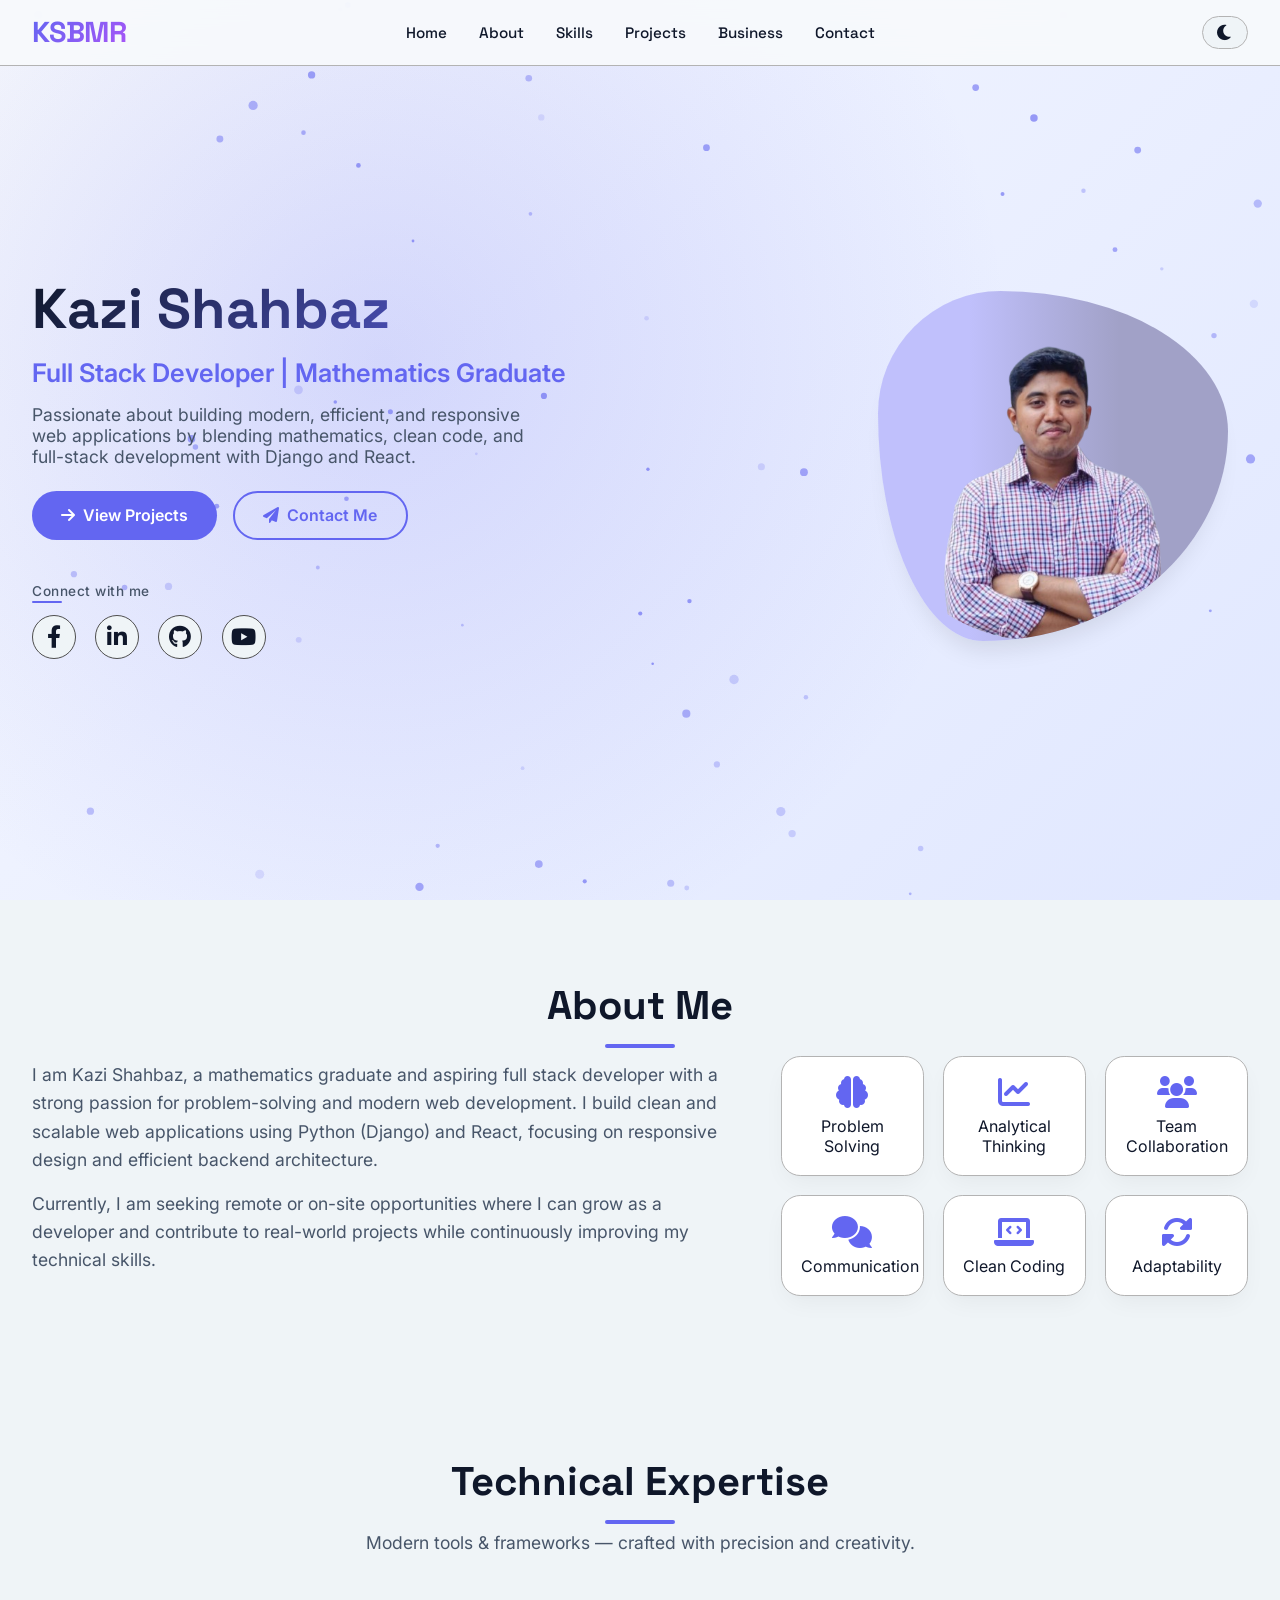
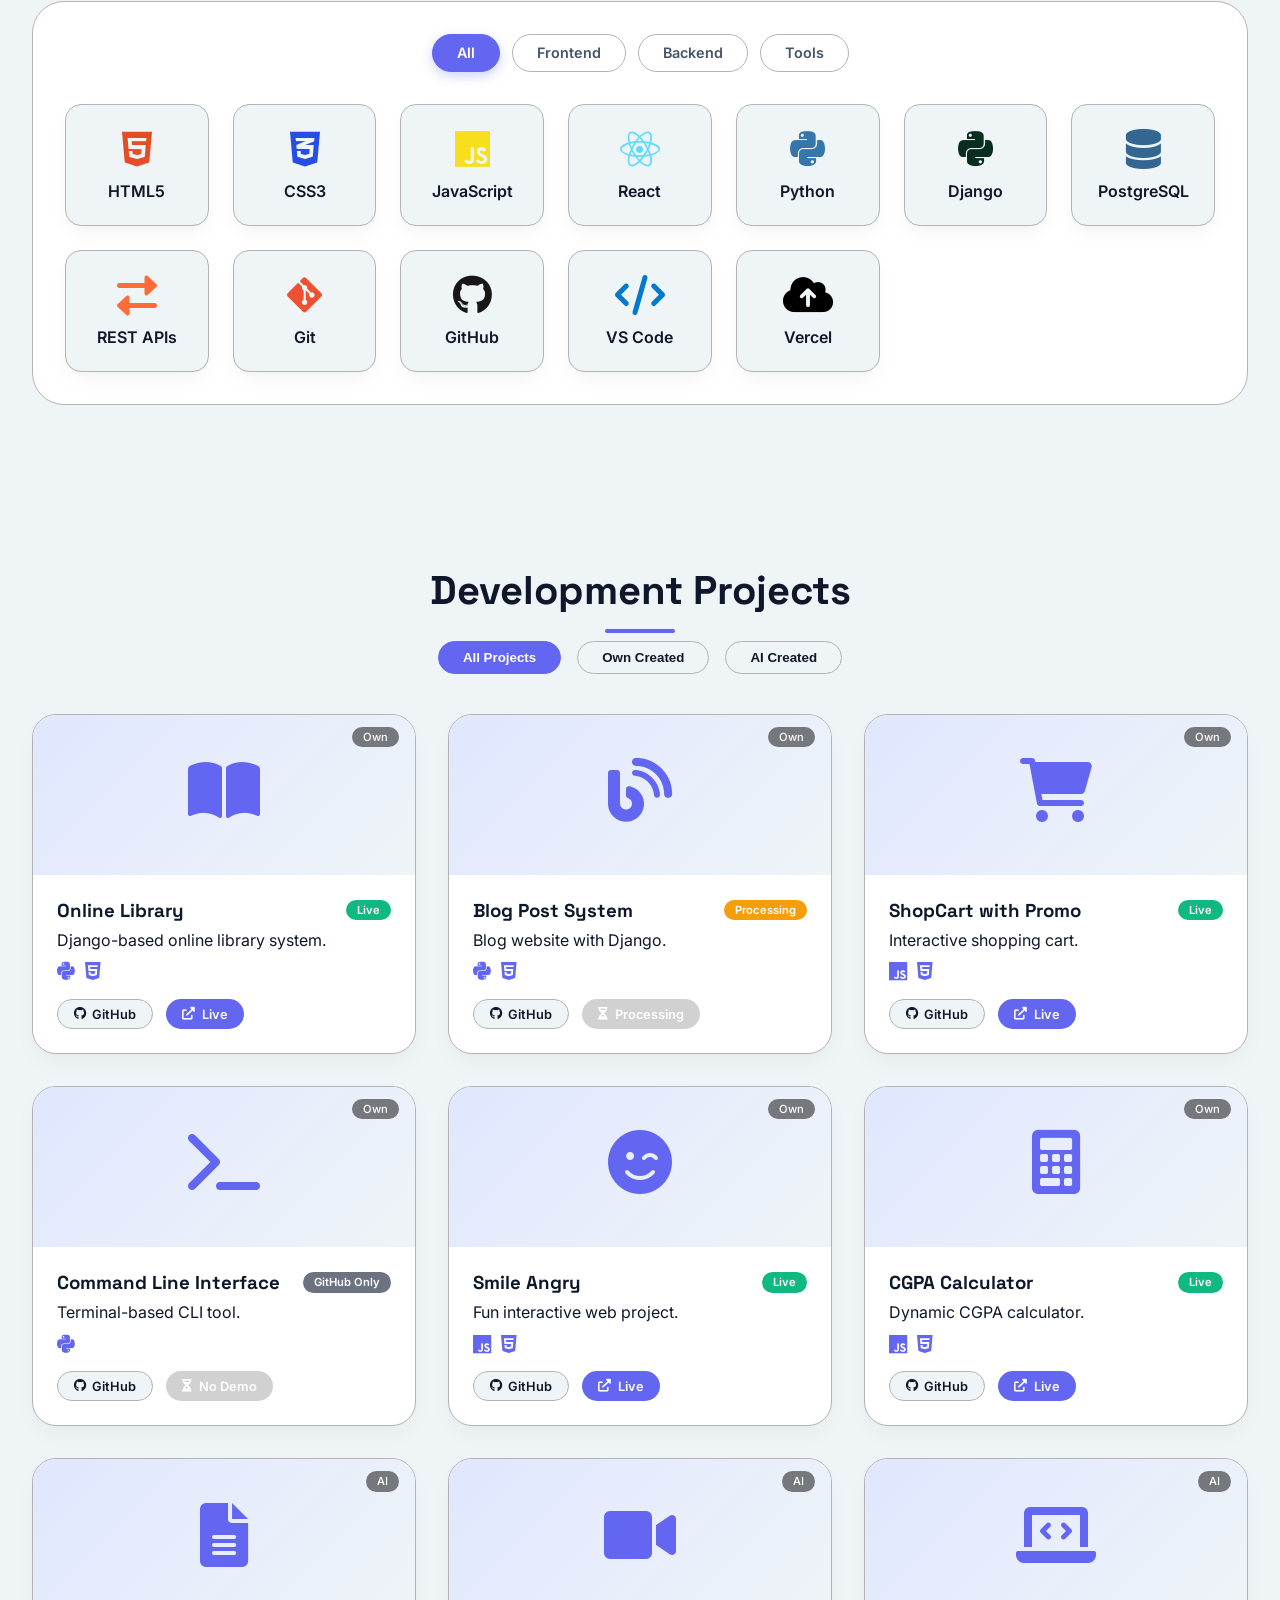
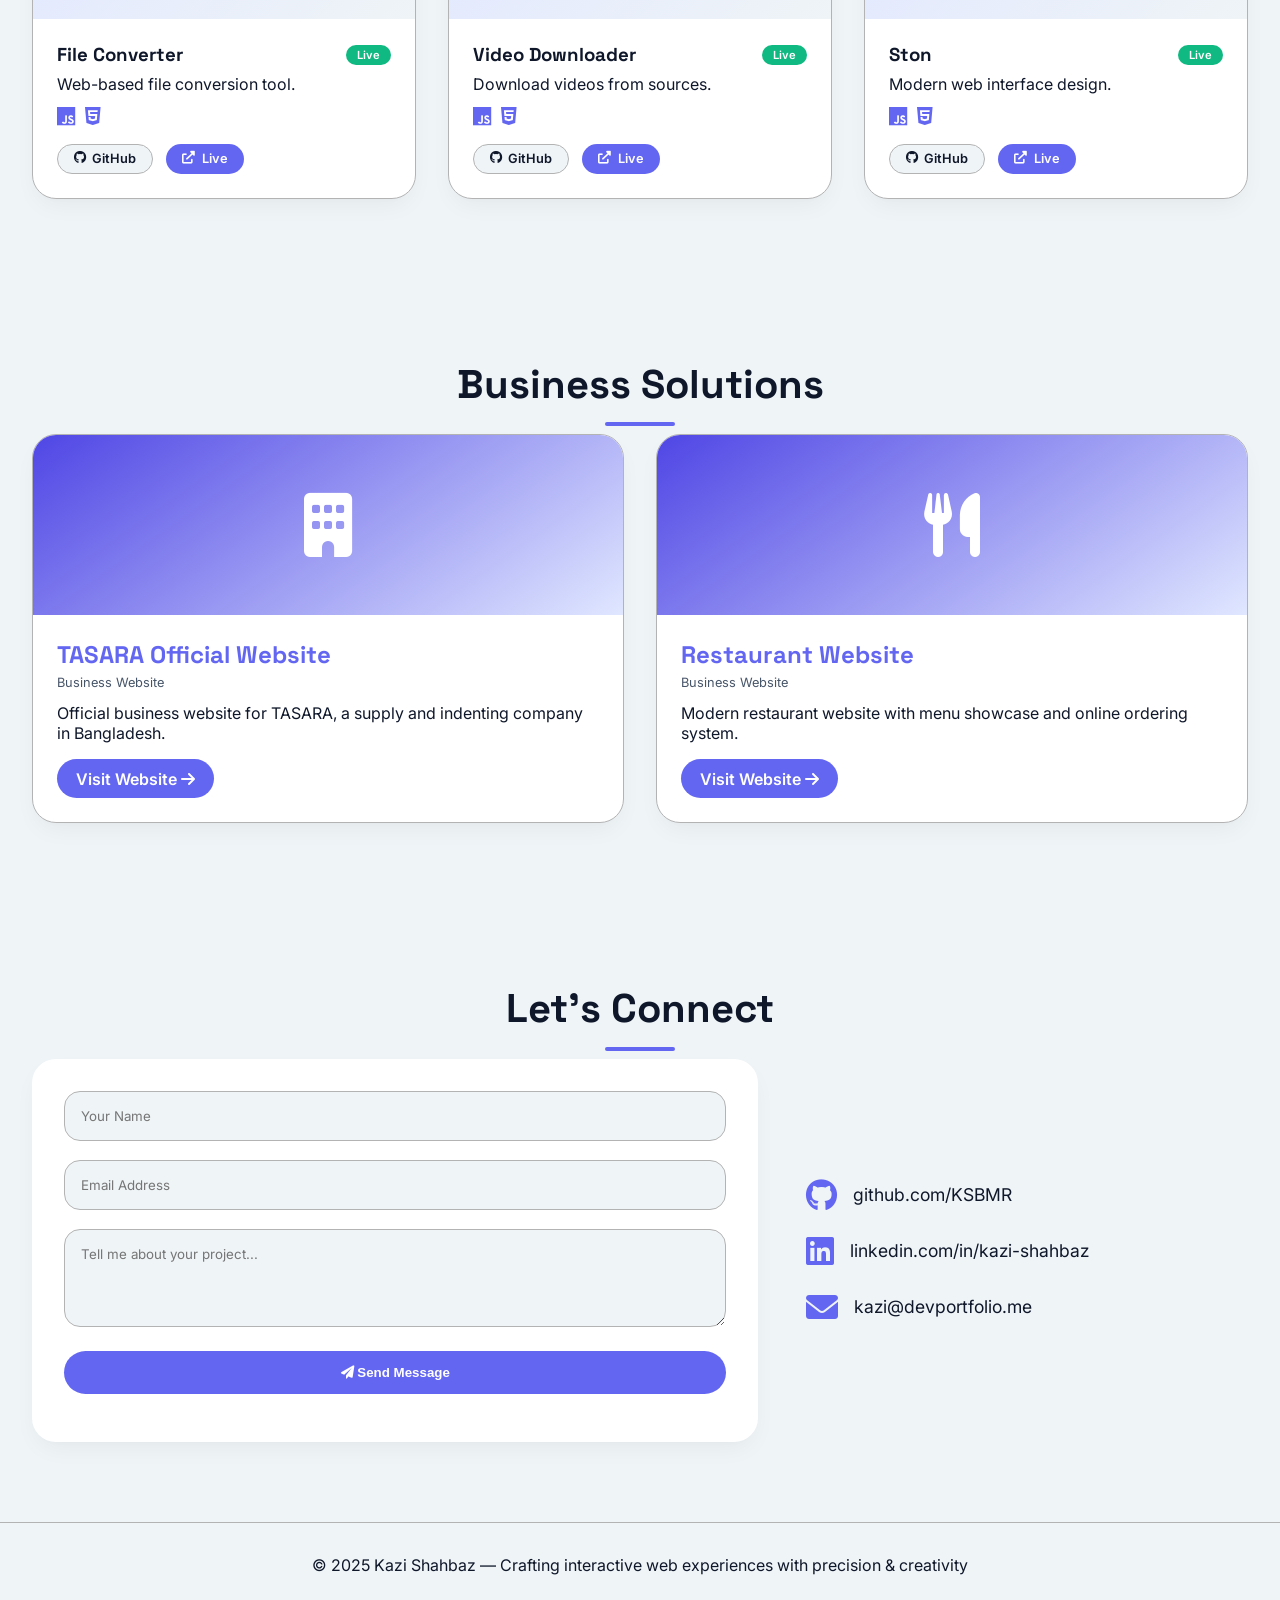
==== index.html @ 8fe91c79 "Update index.html" ====
<!DOCTYPE html>
<html lang="en">
<head>
    <meta charset="UTF-8">
    <meta name="viewport" content="width=device-width, initial-scale=1.0, viewport-fit=cover">
    <title class="ksbmr-text">KSBMR</title>
    
    <!-- AOS CSS -->
    <link href="https://unpkg.com/aos@2.3.1/dist/aos.css" rel="stylesheet">
    <!-- Font Awesome 6 -->
    <link rel="stylesheet" href="https://cdnjs.cloudflare.com/ajax/libs/font-awesome/6.0.0-beta3/css/all.min.css">
    <!-- Google Fonts -->
    <link href="https://fonts.googleapis.com/css2?family=Inter:opsz,wght@14..32,300;14..32,400;14..32,500;14..32,600;14..32,700&family=Space+Grotesk:wght@400;500;600;700&display=swap" rel="stylesheet">
    <style>
        * {
            margin: 0;
            padding: 0;
            box-sizing: border-box;
        }

        :root {
            --bg-primary: #F8FAFC;
            --bg-secondary: #eff4f7;
            --text-primary: #0f172a;
            --text-secondary: #475569;
            --accent: #6366f1;
            --accent-dark: #4f46e5;
            --accent-light: #e0e7ff;
            --card-bg: #ffffff;
            --border: #b3b3b3;
            --shadow-sm: 0 10px 25px -5px rgba(0,0,0,0.05), 0 8px 10px -6px rgba(0,0,0,0.02);
            --shadow-md: 0 20px 25px -12px rgba(0,0,0,0.1);
            --transition: all 0.3s cubic-bezier(0.4, 0, 0.2, 1);
            --badge-live: #10b981;
            --badge-processing: #f59e0b;
            --badge-github: #6b7280;
        }

        body.dark {
            --bg-primary: #0f172a;
            --bg-secondary: #1e293b;
            --text-primary: #f1f5f9;
            --text-secondary: #cbd5e1;
            --card-bg: #1e293b;
            --border: #334155;
            --accent-light: #2e3a6b;
            --shadow-sm: 0 10px 25px -5px rgba(0,0,0,0.3);
            --shadow-md: 0 20px 35px -12px rgba(0,0,0,0.5);
            --badge-live: #34d399;
            --badge-processing: #fbbf24;
        }

        body {
            font-family: 'Inter', sans-serif;
            background-color: var(--bg-primary);
            color: var(--text-primary);
            transition: background-color 0.3s, color 0.2s;
            overflow-x: hidden;
            scroll-behavior: smooth;
        }

        .ksbmr-text {
            font-family: 'Arial Black', 'Arial Bold', sans-serif;
            font-weight: 900;
            font-size: 48px;
            letter-spacing: -1px;
            color: #8B5CF6;
            text-transform: uppercase;
            -webkit-font-smoothing: antialiased;
        }

        h1, h2, h3, .logo, .nav-links a {
            font-family: 'Space Grotesk', monospace;
        }

        /* Navbar */
        .navbar {
            position: fixed;
            top: 0;
            left: 0;
            width: 100%;
            background: rgba(var(--bg-primary-rgb), 0.85);
            backdrop-filter: blur(12px);
            z-index: 1000;
            padding: 0.9rem 2rem;
            transition: var(--transition);
            border-bottom: 1px solid var(--border);
        }
        body:not(.dark) .navbar {
            background: rgba(248, 250, 252, 0.9);
        }
        body.dark .navbar {
            background: rgba(15, 23, 42, 0.92);
        }
        .navbar.scrolled {
            padding: 0.6rem 2rem;
            box-shadow: var(--shadow-sm);
        }

        .nav-container {
            max-width: 1300px;
            margin: 0 auto;
            display: flex;
            align-items: center;
            justify-content: space-between;
            position: relative;
        }

        .logo {
            font-size: 1.8rem;
            font-weight: 700;
            background: linear-gradient(135deg, var(--accent), #a855f7);
            -webkit-background-clip: text;
            background-clip: text;
            color: transparent;
            letter-spacing: -0.02em;
            text-decoration: none;
            flex-shrink: 0;
        }

        .nav-links {
            display: flex;
            gap: 2rem;
            align-items: center;
            position: absolute;
            left: 50%;
            transform: translateX(-50%);
        }
        .nav-links a {
            text-decoration: none;
            font-weight: 500;
            color: var(--text-primary);
            transition: 0.2s;
            font-size: 0.95rem;
            position: relative;
        }
        .nav-links a:hover {
            color: var(--accent);
        }
        .nav-links a::after {
            content: '';
            position: absolute;
            bottom: -5px;
            left: 0;
            width: 0;
            height: 2px;
            background: var(--accent);
            transition: width 0.25s ease;
        }
        .nav-links a:hover::after {
            width: 100%;
        }

        .nav-controls {
            display: flex;
            align-items: center;
            gap: 1rem;
            flex-shrink: 0;
        }
        #darkmode-toggle {
            background: var(--bg-secondary);
            border: 1px solid var(--border);
            font-size: 1.1rem;
            cursor: pointer;
            padding: 0.4rem 0.8rem;
            border-radius: 2rem;
            color: var(--text-primary);
            transition: var(--transition);
            display: flex;
            align-items: center;
            gap: 0.4rem;
        }
        #darkmode-toggle:hover {
            background: var(--accent-light);
        }

        .hamburger {
            display: none;
            flex-direction: column;
            justify-content: space-between;
            width: 28px;
            height: 20px;
            cursor: pointer;
            background: transparent;
            border: none;
            padding: 0;
            z-index: 1001;
        }
        .hamburger span {
            width: 100%;
            height: 2.5px;
            background-color: var(--text-primary);
            transition: all 0.3s ease;
            border-radius: 2px;
        }
        .hamburger.active span:nth-child(1) { transform: translateY(8.5px) rotate(45deg); }
        .hamburger.active span:nth-child(2) { opacity: 0; }
        .hamburger.active span:nth-child(3) { transform: translateY(-8.5px) rotate(-45deg); }

        .mobile-menu {
            position: fixed;
            top: 0;
            right: -100%;
            width: 280px;
            height: 100vh;
            background: var(--bg-primary);
            backdrop-filter: blur(16px);
            z-index: 999;
            padding: 5rem 2rem 2rem;
            transition: right 0.3s cubic-bezier(0.4, 0, 0.2, 1);
            box-shadow: -5px 0 20px rgba(0,0,0,0.1);
            border-left: 1px solid var(--border);
            display: flex;
            flex-direction: column;
            gap: 1.8rem;
        }
        body.dark .mobile-menu {
            background: rgba(15, 23, 42, 0.98);
        }
        .mobile-menu.active { right: 0; }
        .mobile-menu a {
            text-decoration: none;
            font-size: 1.2rem;
            font-weight: 500;
            color: var(--text-primary);
            padding: 0.5rem 0;
            transition: 0.2s;
            border-bottom: 1px solid var(--border);
        }
        .mobile-menu a:hover {
            color: var(--accent);
            padding-left: 0.5rem;
        }
        .mobile-menu .mobile-dark-toggle {
            margin-top: 1rem;
            display: flex;
            align-items: center;
            gap: 0.8rem;
            background: var(--bg-secondary);
            border: 1px solid var(--border);
            padding: 0.6rem 1rem;
            border-radius: 2rem;
            width: fit-content;
            cursor: pointer;
        }
        .menu-overlay {
            position: fixed;
            top: 0;
            left: 0;
            width: 100%;
            height: 100%;
            background: rgba(0,0,0,0.5);
            z-index: 998;
            opacity: 0;
            visibility: hidden;
            transition: 0.3s;
        }
        .menu-overlay.active { opacity: 1; visibility: visible; }

        @media (max-width: 920px) {
            .nav-links { display: none; }
            .hamburger { display: flex; }
            .nav-container { justify-content: space-between; }
            .nav-controls { gap: 1rem; }
        }

        /* Hero Section */
        .hero {
            min-height: 100vh;
            display: flex;
            align-items: center;
            justify-content: center;
            position: relative;
            overflow: hidden;
            padding: 6rem 2rem 4rem;
            background: linear-gradient(135deg, #f8fafc 0%, #eef2ff 40%, #e0e7ff 100%);
        }
        body.dark .hero {
            background: linear-gradient(135deg, #0f172a 0%, #1e1b4b 100%);
        }
        .hero::before {
            content: '';
            position: absolute;
            top: 0;
            left: 0;
            width: 100%;
            height: 100%;
            background: radial-gradient(circle at 30% 40%, rgba(99,102,241,0.2) 0%, transparent 60%);
            animation: pulseGlow 6s ease-in-out infinite;
            pointer-events: none;
        }
        @keyframes pulseGlow {
            0%, 100% { opacity: 0.4; transform: scale(1); }
            50% { opacity: 0.7; transform: scale(1.05); }
        }
        #particle-canvas {
            position: absolute;
            top: 0;
            left: 0;
            width: 100%;
            height: 100%;
            pointer-events: none;
            z-index: 0;
        }
        .hero-container {
            max-width: 1300px;
            width: 100%;
            display: flex;
            align-items: center;
            justify-content: space-between;
            gap: 3rem;
            flex-wrap: wrap;
            z-index: 2;
            position: relative;
        }
        .hero-content {
            flex: 1;
            min-width: 280px;
        }
        .hero-content h1 {
            font-size: 3.5rem;
            font-weight: 700;
            margin-bottom: 0.5rem;
            background: linear-gradient(135deg, var(--text-primary), var(--accent));
            -webkit-background-clip: text;
            background-clip: text;
            color: transparent;
        }
        .creative-tagline {
            font-size: 1.6rem;
            font-weight: 600;
            margin: 0.8rem 0;
            color: var(--accent);
        }
        .tagline-desc {
            font-size: 1.1rem;
            margin: 1rem 0;
            color: var(--text-secondary);
            max-width: 500px;
        }
        .btn-group {
            display: flex;
            gap: 1rem;
            margin-top: 1.5rem;
            flex-wrap: wrap;
        }
        .btn {
            padding: 0.8rem 1.8rem;
            border-radius: 40px;
            font-weight: 600;
            text-decoration: none;
            transition: var(--transition);
            display: inline-flex;
            align-items: center;
            gap: 0.5rem;
        }
        .btn-primary {
            background: var(--accent);
            color: white;
            border: none;
        }
        .btn-primary:hover {
            background: var(--accent-dark);
            transform: translateY(-3px);
            box-shadow: 0 10px 20px -8px var(--accent);
        }
        .btn-outline {
            border: 2px solid var(--accent);
            color: var(--accent);
            background: transparent;
        }
        .btn-outline:hover {
            background: var(--accent);
            color: white;
            transform: translateY(-3px);
        }
        .social-connect {
            margin-top: 2rem;
            padding-top: 0.5rem;
        }
        .connect-label {
            font-size: 0.85rem;
            font-weight: 500;
            letter-spacing: 0.5px;
            color: var(--text-secondary);
            margin-bottom: 1rem;
            display: inline-block;
            position: relative;
        }
        .connect-label::after {
            content: '';
            position: absolute;
            bottom: -4px;
            left: 0;
            width: 30px;
            height: 2px;
            background: var(--accent);
            border-radius: 2px;
        }
        .social-icons-wrapper {
            display: flex;
            gap: 1.2rem;
            flex-wrap: wrap;
            align-items: center;
        }
        .social-icon-link {
            display: flex;
            align-items: center;
            justify-content: center;
            width: 44px;
            height: 44px;
            border-radius: 50%;
            background: var(--bg-secondary);
            color: var(--text-primary);
            text-decoration: none;
            transition: all 0.3s ease;
            border: 1px solid #4D4D4D;
            font-size: 1.4rem;
        }
        .social-icon-link:hover {
            transform: translateY(-4px) scale(1.08);
            background: var(--accent);
            color: white;
            border-color: var(--accent);
            box-shadow: 0 8px 20px rgba(99, 102, 241, 0.2);
        }
        .hero-image {
            flex: 1;
            display: flex;
            justify-content: flex-end;
            align-items: center;
            padding: 20px;
        }
        .img-placeholder {
            width: 350px;
            height: 350px;
            background: linear-gradient(90deg, rgba(192, 192, 252, 1) 26%, rgba(161, 161, 199, 1) 69%);
            border-radius: 35% 65% 70% 30% / 35% 40% 60% 65%;
            display: flex;
            align-items: flex-end;
            justify-content: center;
            box-shadow: var(--shadow-md);
            overflow: hidden;
        }
        .img-placeholder img {
            margin-right: 26px;
            width: 100%;
            height: 100%;
            object-fit: cover;
            display: block;
        }
        @media (max-width: 768px) {
            .hero-content h1 { font-size: 2.5rem; }
            .creative-tagline { font-size: 1.2rem; }
            .hero-container { flex-direction: column-reverse; text-align: center; }
            .btn-group { justify-content: center; }
            .social-connect { text-align: center; }
            .connect-label::after { left: 50%; transform: translateX(-50%); width: 40px; }
            .social-icons-wrapper { justify-content: center; }
        }

        /* Sections */
        section {
            background: var(--bg-secondary);
            padding: 5rem 2rem;
            max-width: 1300px;
            margin: 0 auto;
        }
        .section-title {
            font-size: 2.5rem;
            font-weight: 700;
            text-align: center;
            margin-bottom: 0.5rem;
            position: relative;
        }
        .section-subtitle {
            text-align: center;
            color: var(--text-secondary);
            font-size: 1.1rem;
            margin-bottom: 3rem;
            max-width: 600px;
            margin-left: auto;
            margin-right: auto;
        }
        .section-title::after {
            content: '';
            width: 70px;
            height: 4px;
            background: var(--accent);
            display: block;
            margin: 0.8rem auto 0;
            border-radius: 4px;
        }

        /* ===== NEW TECHNICAL EXPERTISE - TABBED ICON ONLY ===== */
        .expertise-tab-container {
            background: var(--card-bg);
            border-radius: 2rem;
            padding: 2rem;
            border: 1px solid var(--border);
            transition: var(--transition);
        }
        .tab-nav {
            display: flex;
            justify-content: center;
            flex-wrap: wrap;
            gap: 0.75rem;
            margin-bottom: 2rem;
        }
        .tab-btn {
            background: transparent;
            border: 1px solid var(--border);
            padding: 0.6rem 1.5rem;
            border-radius: 40px;
            font-weight: 600;
            font-size: 0.9rem;
            cursor: pointer;
            transition: var(--transition);
            color: var(--text-secondary);
            font-family: inherit;
        }
        .tab-btn:hover {
            border-color: var(--accent);
            color: var(--accent);
        }
        .tab-btn.active {
            background: var(--accent);
            border-color: var(--accent);
            color: white;
            box-shadow: 0 4px 12px rgba(99, 102, 241, 0.3);
        }
        .tab-content {
            display: none;
            animation: fadeIn 0.3s ease-out;
        }
        .tab-content.active {
            display: block;
        }
        @keyframes fadeIn {
            from { opacity: 0; transform: translateY(10px); }
            to { opacity: 1; transform: translateY(0); }
        }
        .skills-grid-icon {
            display: grid;
            grid-template-columns: repeat(auto-fill, minmax(140px, 1fr));
            gap: 1.5rem;
        }
        .skill-icon-card {
            background: var(--bg-secondary);
            border-radius: 1rem;
            padding: 1.5rem 1rem;
            text-align: center;
            border: 1px solid var(--border);
            transition: var(--transition);
            box-shadow: var(--shadow-sm);
        }
        .skill-icon-card:hover {
            transform: translateY(-5px);
            box-shadow: var(--shadow-md);
            border-color: var(--accent);
        }
        .skill-icon-card i {
            font-size: 2.5rem;
            margin-bottom: 0.75rem;
            display: inline-block;
        }
        .skill-icon-card span {
            font-size: 1rem;
            font-weight: 600;
            display: block;
        }
        @media (max-width: 640px) {
            .skills-grid-icon { grid-template-columns: repeat(2, 1fr); gap: 1rem; }
            .skill-icon-card { padding: 1rem 0.5rem; }
            .skill-icon-card i { font-size: 2rem; }
        }

        /* About, Projects, Business, Contact */
        .about-grid {
            display: flex;
            flex-wrap: wrap;
            gap: 3rem;
            align-items: center;
        }
        .about-text { flex: 1.5; }
        .about-text p {
            font-size: 1.1rem;
            line-height: 1.6;
            color: var(--text-secondary);
            margin-bottom: 1rem;
        }
        .soft-skills {
            flex: 1;
            display: grid;
            grid-template-columns: repeat(auto-fit, minmax(130px, 1fr));
            gap: 1.2rem;
        }
        .soft-card {
            background: var(--card-bg);
            padding: 1.2rem;
            text-align: center;
            border-radius: 1.2rem;
            box-shadow: var(--shadow-sm);
            border: 1px solid var(--border);
            transition: var(--transition);
        }
        .soft-card:hover { transform: translateY(-5px); }
        .soft-card i {
            font-size: 2rem;
            color: var(--accent);
            margin-bottom: 0.5rem;
        }
        .filter-tabs {
            display: flex;
            justify-content: center;
            gap: 1rem;
            margin-bottom: 2.5rem;
            flex-wrap: wrap;
        }
        .filter-btn {
            background: transparent;
            border: 1px solid var(--border);
            padding: 0.5rem 1.5rem;
            border-radius: 40px;
            font-weight: 600;
            cursor: pointer;
            transition: var(--transition);
            color: var(--text-primary);
        }
        .filter-btn.active, .filter-btn:hover {
            background: var(--accent);
            color: white;
            border-color: var(--accent);
        }
        .projects-grid {
            display: grid;
            grid-template-columns: repeat(auto-fill, minmax(340px, 1fr));
            gap: 2rem;
        }
        .project-card {
            background: var(--card-bg);
            border-radius: 1.5rem;
            overflow: hidden;
            transition: var(--transition);
            box-shadow: var(--shadow-sm);
            border: 1px solid var(--border);
        }
        .project-card:hover {
            transform: translateY(-8px) scale(1.02);
            box-shadow: var(--shadow-md);
        }
        .project-preview {
            height: 160px;
            background: linear-gradient(135deg, var(--accent-light), var(--bg-secondary));
            display: flex;
            flex-direction: column;
            align-items: center;
            justify-content: center;
            position: relative;
        }
        .preview-icon {
            font-size: 4rem;
            color: var(--accent);
            margin-bottom: 0.5rem;
        }
        .category-badge {
            position: absolute;
            top: 12px;
            right: 16px;
            font-size: 0.7rem;
            padding: 0.2rem 0.7rem;
            border-radius: 20px;
            background: rgba(0,0,0,0.5);
            color: white;
            font-weight: 500;
            backdrop-filter: blur(4px);
        }
        .project-content { padding: 1.5rem; }
        .project-header {
            display: flex;
            justify-content: space-between;
            align-items: center;
            flex-wrap: wrap;
            margin-bottom: 0.5rem;
        }
        .status-badge {
            font-size: 0.7rem;
            padding: 0.2rem 0.7rem;
            border-radius: 20px;
            font-weight: 600;
        }
        .status-live { background: var(--badge-live); color: white; }
        .status-processing { background: var(--badge-processing); color: white; }
        .status-github { background: var(--badge-github); color: white; }
        .tech-icons {
            display: flex;
            gap: 0.6rem;
            flex-wrap: wrap;
            margin: 0.8rem 0;
        }
        .tech-icons i { font-size: 1.3rem; color: var(--accent); }
        .project-buttons {
            display: flex;
            gap: 0.8rem;
            margin-top: 1rem;
            flex-wrap: wrap;
        }
        .project-btn {
            padding: 0.4rem 1rem;
            border-radius: 30px;
            text-decoration: none;
            font-size: 0.8rem;
            font-weight: 600;
            transition: var(--transition);
            display: inline-flex;
            align-items: center;
            gap: 0.4rem;
        }
        .btn-github {
            background: var(--bg-secondary);
            border: 1px solid var(--border);
            color: var(--text-primary);
        }
        .btn-live {
            background: var(--accent);
            color: white;
            border: none;
        }
        .btn-live.disabled {
            background: var(--border);
            cursor: not-allowed;
            opacity: 0.6;
        }
        .business-grid {
            display: grid;
            grid-template-columns: repeat(auto-fit, minmax(340px, 1fr));
            gap: 2rem;
        }
        .business-card {
            background: var(--card-bg);
            border-radius: 1.5rem;
            overflow: hidden;
            transition: var(--transition);
            box-shadow: var(--shadow-sm);
            border: 1px solid var(--border);
        }
        .business-card:hover {
            transform: translateY(-6px);
            box-shadow: var(--shadow-md);
        }
        .business-preview {
            height: 180px;
            background: linear-gradient(145deg, var(--accent-dark), var(--accent-light));
            display: flex;
            align-items: center;
            justify-content: center;
            color: white;
            font-size: 4rem;
        }
        .business-content { padding: 1.5rem; }
        .business-content h3 {
            font-size: 1.5rem;
            margin-bottom: 0.3rem;
            color: var(--accent);
        }
        .business-type {
            font-size: 0.8rem;
            color: var(--text-secondary);
            margin-bottom: 0.8rem;
        }
        .business-link {
            display: inline-block;
            margin-top: 1rem;
            padding: 0.6rem 1.2rem;
            background: var(--accent);
            color: white;
            border-radius: 2rem;
            text-decoration: none;
            font-weight: 600;
            transition: var(--transition);
        }
        .business-link:hover {
            background: var(--accent-dark);
            transform: translateX(5px);
        }
        .contact-wrapper {
            display: flex;
            flex-wrap: wrap;
            gap: 3rem;
            justify-content: space-between;
        }
        .contact-form {
            flex: 1.5;
            background: var(--card-bg);
            padding: 2rem;
            border-radius: 1.5rem;
            box-shadow: var(--shadow-sm);
        }
        .form-group { margin-bottom: 1.2rem; }
        input, textarea {
            width: 100%;
            padding: 1rem;
            background: var(--bg-secondary);
            border: 1px solid var(--border);
            border-radius: 1rem;
            font-family: inherit;
            color: var(--text-primary);
        }
        button[type="submit"] {
            background: var(--accent);
            border: none;
            padding: 0.9rem;
            width: 100%;
            border-radius: 2rem;
            font-weight: bold;
            color: white;
            cursor: pointer;
            transition: var(--transition);
        }
        .social-links {
            flex: 1;
            display: flex;
            flex-direction: column;
            gap: 1.5rem;
            justify-content: center;
        }
        .social-icon {
            display: flex;
            align-items: center;
            gap: 1rem;
            font-size: 1.1rem;
            text-decoration: none;
            color: var(--text-primary);
            transition: var(--transition);
        }
        .social-icon i {
            font-size: 2rem;
            color: var(--accent);
        }
        footer {
            text-align: center;
            padding: 2rem;
            border-top: 1px solid var(--border);
            background: var(--bg-secondary);
        }
    </style>
</head>
<body>

<nav class="navbar" id="navbar">
    <div class="nav-container">
        <a href="#home" class="logo">KSBMR</a>
        <div class="nav-links">
            <a href="#home">Home</a>
            <a href="#about">About</a>
            <a href="#expertise">Skills</a>
            <a href="#projects">Projects</a>
            <a href="#business">Business</a>
            <a href="#contact">Contact</a>
        </div>
        <div class="nav-controls">
            <button id="darkmode-toggle" aria-label="Dark mode"><i class="fas fa-moon"></i></button>
            <button class="hamburger" id="hamburger" aria-label="Menu"><span></span><span></span><span></span></button>
        </div>
    </div>
</nav>

<div class="mobile-menu" id="mobileMenu">
    <a href="#home">Home</a>
    <a href="#about">About</a>
    <a href="#expertise">Skills</a>
    <a href="#projects">Projects</a>
    <a href="#business">Business</a>
    <a href="#contact">Contact</a>
    <div class="mobile-dark-toggle" id="mobileDarkToggle"><i class="fas fa-moon"></i> <span>Dark Mode</span></div>
</div>
<div class="menu-overlay" id="menuOverlay"></div>

<!-- Hero Section -->
<section id="home" class="hero">
    <canvas id="particle-canvas"></canvas>
    <div class="hero-container">
        <div class="hero-content" data-aos="fade-right" data-aos-duration="1000">
            <h1>Kazi Shahbaz</h1>
            <div class="creative-tagline">Full Stack Developer | Mathematics Graduate</div>
            <p class="tagline-desc">Passionate about building modern, efficient, and responsive web applications by blending mathematics, clean code, and full-stack development with Django and React.</p>
            <div class="btn-group">
                <a href="#projects" class="btn btn-primary"><i class="fas fa-arrow-right"></i> View Projects</a>
                <a href="#contact" class="btn btn-outline"><i class="fas fa-paper-plane"></i> Contact Me</a>
            </div>
            <div class="social-connect">
                <div class="connect-label">Connect with me</div>
                <div class="social-icons-wrapper">
                    <a href="https://www.facebook.com/shahbaz.rafi.507" target="_blank" class="social-icon-link"><i class="fab fa-facebook-f"></i></a>
                    <a href="https://www.linkedin.com/in/shahbaz-rafi-99335326a/" target="_blank" class="social-icon-link"><i class="fab fa-linkedin-in"></i></a>
                    <a href="https://github.com/KSBMR/" target="_blank" class="social-icon-link"><i class="fab fa-github"></i></a>
                    <a href="https://www.youtube.com/@tooncoder-l8w" target="_blank" class="social-icon-link"><i class="fab fa-youtube"></i></a>
                </div>
            </div>
        </div>
        <div class="hero-image" data-aos="fade-left" data-aos-duration="1000">
            <div class="img-placeholder"><img src="por_img.png" alt="Kazi Shahbaz"></div>
        </div>
    </div>
</section>

<!-- About Section -->
<section id="about">
    <h2 class="section-title" data-aos="fade-up">About Me</h2>
    <div class="about-grid">
        <div class="about-text" data-aos="fade-up" data-aos-delay="100">
            <p>I am Kazi Shahbaz, a mathematics graduate and aspiring full stack developer with a strong passion for problem-solving and modern web development. I build clean and scalable web applications using Python (Django) and React, focusing on responsive design and efficient backend architecture.</p>
            <p>Currently, I am seeking remote or on-site opportunities where I can grow as a developer and contribute to real-world projects while continuously improving my technical skills.</p>
        </div>
        <div class="soft-skills" data-aos="fade-up" data-aos-delay="200">
            <div class="soft-card"><i class="fas fa-brain"></i><br>Problem Solving</div>
            <div class="soft-card"><i class="fas fa-chart-line"></i><br>Analytical Thinking</div>
            <div class="soft-card"><i class="fas fa-users"></i><br>Team Collaboration</div>
            <div class="soft-card"><i class="fas fa-comments"></i><br>Communication</div>
            <div class="soft-card"><i class="fas fa-laptop-code"></i><br>Clean Coding</div>
            <div class="soft-card"><i class="fas fa-sync-alt"></i><br>Adaptability</div>
        </div>
    </div>
</section>

<!-- NEW Technical Expertise Section - Tabbed Icon Only -->
<section id="expertise">
    <h2 class="section-title" data-aos="fade-up">Technical Expertise</h2>
    <p class="section-subtitle" data-aos="fade-up" data-aos-delay="50">Modern tools & frameworks — crafted with precision and creativity.</p>
    <div class="expertise-tab-container" data-aos="fade-up" data-aos-delay="100">
        <div class="tab-nav">
            <button class="tab-btn active" data-tab="all">All</button>
            <button class="tab-btn" data-tab="frontend">Frontend</button>
            <button class="tab-btn" data-tab="backend">Backend</button>
            <button class="tab-btn" data-tab="tools">Tools</button>
        </div>
        <div id="tab-all" class="tab-content active"><div class="skills-grid-icon" id="all-grid"></div></div>
        <div id="tab-frontend" class="tab-content"><div class="skills-grid-icon" id="frontend-grid"></div></div>
        <div id="tab-backend" class="tab-content"><div class="skills-grid-icon" id="backend-grid"></div></div>
        <div id="tab-tools" class="tab-content"><div class="skills-grid-icon" id="tools-grid"></div></div>
    </div>
</section>

<!-- Projects, Business, Contact sections (unchanged) -->
<section id="projects">
    <h2 class="section-title" data-aos="fade-up">Development Projects</h2>
    <div class="filter-tabs" id="filter-tabs">
        <button class="filter-btn active" data-category="all">All Projects</button>
        <button class="filter-btn" data-category="own">Own Created</button>
        <button class="filter-btn" data-category="ai">AI Created</button>
    </div>
    <div class="projects-grid" id="projects-grid"></div>
</section>

<section id="business">
    <h2 class="section-title" data-aos="fade-up">Business Solutions</h2>
    <div class="business-grid" id="business-grid"></div>
</section>

<section id="contact">
    <h2 class="section-title" data-aos="fade-up">Let's Connect</h2>
    <div class="contact-wrapper">
        <div class="contact-form" data-aos="fade-right">
            <form id="contactForm">
                <div class="form-group"><input type="text" id="name" placeholder="Your Name" required></div>
                <div class="form-group"><input type="email" id="email" placeholder="Email Address" required></div>
                <div class="form-group"><textarea rows="4" id="message" placeholder="Tell me about your project..." required></textarea></div>
                <button type="submit"><i class="fas fa-paper-plane"></i> Send Message</button>
                <div id="form-feedback" style="margin-top: 1rem; text-align: center;"></div>
            </form>
        </div>
        <div class="social-links" data-aos="fade-left">
            <a href="https://github.com/KSBMR" class="social-icon"><i class="fab fa-github"></i> github.com/KSBMR</a>
            <a href="#" class="social-icon"><i class="fab fa-linkedin"></i> linkedin.com/in/kazi-shahbaz</a>
            <a href="#" class="social-icon"><i class="fas fa-envelope"></i> kazi@devportfolio.me</a>
        </div>
    </div>
</section>
<footer><p>© 2025 Kazi Shahbaz — Crafting interactive web experiences with precision & creativity</p></footer>

<script src="https://unpkg.com/aos@2.3.1/dist/aos.js"></script>
<script>
    AOS.init({ duration: 800, once: true, offset: 100 });

    // Navbar scroll
    const navbar = document.getElementById('navbar');
    window.addEventListener('scroll', () => { if (window.scrollY > 50) navbar.classList.add('scrolled'); else navbar.classList.remove('scrolled'); });

    // Dark Mode
    const darkToggle = document.getElementById('darkmode-toggle');
    const mobileDarkToggle = document.getElementById('mobileDarkToggle');
    function toggleDarkMode() {
        document.body.classList.toggle('dark');
        const icon = darkToggle.querySelector('i');
        const mobileIcon = mobileDarkToggle?.querySelector('i');
        if (document.body.classList.contains('dark')) {
            if (icon) { icon.classList.remove('fa-moon'); icon.classList.add('fa-sun'); }
            if (mobileIcon) { mobileIcon.classList.remove('fa-moon'); mobileIcon.classList.add('fa-sun'); }
        } else {
            if (icon) { icon.classList.remove('fa-sun'); icon.classList.add('fa-moon'); }
            if (mobileIcon) { mobileIcon.classList.remove('fa-sun'); mobileIcon.classList.add('fa-moon'); }
        }
    }
    darkToggle.addEventListener('click', toggleDarkMode);
    if(mobileDarkToggle) mobileDarkToggle.addEventListener('click', toggleDarkMode);

    // Mobile Menu
    const hamburger = document.getElementById('hamburger'); const mobileMenu = document.getElementById('mobileMenu'); const menuOverlay = document.getElementById('menuOverlay');
    function closeMenu() { hamburger.classList.remove('active'); mobileMenu.classList.remove('active'); menuOverlay.classList.remove('active'); }
    function openMenu() { hamburger.classList.add('active'); mobileMenu.classList.add('active'); menuOverlay.classList.add('active'); }
    hamburger.addEventListener('click', () => { if (mobileMenu.classList.contains('active')) closeMenu(); else openMenu(); });
    menuOverlay.addEventListener('click', closeMenu);
    document.querySelectorAll('.mobile-menu a').forEach(link => { link.addEventListener('click', (e) => { closeMenu(); const hash = link.getAttribute('href'); if (hash && hash.startsWith('#')) { e.preventDefault(); const target = document.querySelector(hash); if (target) target.scrollIntoView({ behavior: 'smooth', block: 'start' }); } }); });

    // ========== SKILLS DATA (Icon Only) ==========
    const skillsData = {
        frontend: [
            { name: "HTML5", icon: "fab fa-html5", color: "#E44D26" },
            { name: "CSS3", icon: "fab fa-css3-alt", color: "#264de4" },
            { name: "JavaScript", icon: "fab fa-js", color: "#F7DF1E" },
            { name: "React", icon: "fab fa-react", color: "#61DAFB" }
        ],
        backend: [
            { name: "Python", icon: "fab fa-python", color: "#3776AB" },
            { name: "Django", icon: "fab fa-python", color: "#092E20" },
            { name: "PostgreSQL", icon: "fas fa-database", color: "#336791" },
            { name: "REST APIs", icon: "fas fa-exchange-alt", color: "#FF6C37" }
        ],
        tools: [
            { name: "Git", icon: "fab fa-git-alt", color: "#F05032" },
            { name: "GitHub", icon: "fab fa-github", color: "#181717" },
            { name: "VS Code", icon: "fas fa-code", color: "#007ACC" },
            { name: "Vercel", icon: "fas fa-cloud-upload-alt", color: "#000000" }
        ]
    };
    const allSkills = [...skillsData.frontend, ...skillsData.backend, ...skillsData.tools];
    function createSkillCard(skill) { return `<div class="skill-icon-card"><i class="${skill.icon}" style="color: ${skill.color};"></i><span>${skill.name}</span></div>`; }
    document.getElementById('all-grid').innerHTML = allSkills.map(createSkillCard).join('');
    document.getElementById('frontend-grid').innerHTML = skillsData.frontend.map(createSkillCard).join('');
    document.getElementById('backend-grid').innerHTML = skillsData.backend.map(createSkillCard).join('');
    document.getElementById('tools-grid').innerHTML = skillsData.tools.map(createSkillCard).join('');

    // Tab switching
    const tabBtns = document.querySelectorAll('.tab-btn');
    const tabContents = document.querySelectorAll('.tab-content');
    function switchTab(tabId) {
        tabContents.forEach(content => content.classList.remove('active'));
        const activeContent = document.getElementById(`tab-${tabId}`);
        if (activeContent) activeContent.classList.add('active');
        tabBtns.forEach(btn => { btn.classList.remove('active'); if (btn.getAttribute('data-tab') === tabId) btn.classList.add('active'); });
    }
    tabBtns.forEach(btn => { btn.addEventListener('click', () => { switchTab(btn.getAttribute('data-tab')); }); });

    // Projects Data
    const projectsData = {
        own: [ { title: "Online Library", desc: "Django-based online library system.", previewIcon: "fas fa-book-open", tech: ["fab fa-python","fab fa-html5"], github: "https://github.com/KSBMR/online_library", live: 'https://shahbaz2026.pythonanywhere.com/', status: "Live", statusClass: "status-live", category: "Own" }, { title: "Blog Post System", desc: "Blog website with Django.", previewIcon: "fas fa-blog", tech: ["fab fa-python","fab fa-html5"], github: "https://github.com/KSBMR/blog_post", live: null, status: "Processing", statusClass: "status-processing", category: "Own" }, { title: "ShopCart with Promo", desc: "Interactive shopping cart.", previewIcon: "fas fa-shopping-cart", tech: ["fab fa-js","fab fa-html5"], github: "https://github.com/KSBMR/shopCartwithPromo", live: "https://ksbmr.github.io/shopCartwithPromo/", status: "Live", statusClass: "status-live", category: "Own" }, { title: "Command Line Interface", desc: "Terminal-based CLI tool.", previewIcon: "fas fa-terminal", tech: ["fab fa-python"], github: "https://github.com/KSBMR/Command-Line-Interface-CLI-", live: null, status: "GitHub Only", statusClass: "status-github", category: "Own" }, { title: "Smile Angry", desc: "Fun interactive web project.", previewIcon: "fas fa-smile-wink", tech: ["fab fa-js","fab fa-html5"], github: "https://github.com/KSBMR/smile-angry", live: "https://ksbmr.github.io/smile-angry/", status: "Live", statusClass: "status-live", category: "Own" }, { title: "CGPA Calculator", desc: "Dynamic CGPA calculator.", previewIcon: "fas fa-calculator", tech: ["fab fa-js","fab fa-html5"], github: "https://github.com/KSBMR/CGPA-Calculator", live: "https://ksbmr.github.io/CGPA-Calculator/", status: "Live", statusClass: "status-live", category: "Own" } ],
        ai: [ { title: "File Converter", desc: "Web-based file conversion tool.", previewIcon: "fas fa-file-alt", tech: ["fab fa-js","fab fa-html5"], github: "https://github.com/KSBMR/fileconverter", live: "https://ksbmr.github.io/fileconverter/", status: "Live", statusClass: "status-live", category: "AI" }, { title: "Video Downloader", desc: "Download videos from sources.", previewIcon: "fas fa-video", tech: ["fab fa-js","fab fa-html5"], github: "https://github.com/KSBMR/VieoDownloader", live: "https://ksbmr.github.io/VieoDownloader/", status: "Live", statusClass: "status-live", category: "AI" }, { title: "Ston", desc: "Modern web interface design.", previewIcon: "fas fa-laptop-code", tech: ["fab fa-js","fab fa-html5"], github: "https://github.com/KSBMR/ston", live: "https://ksbmr.github.io/ston/", status: "Live", statusClass: "status-live", category: "AI" } ]
    };
    const projectsGrid = document.getElementById('projects-grid');
    function renderProjects(category = "all") {
        projectsGrid.innerHTML = '';
        let items = (category === "all") ? [...projectsData.own, ...projectsData.ai] : (category === "own" ? projectsData.own : projectsData.ai);
        items.forEach((proj, idx) => {
            const card = document.createElement('div'); card.className = 'project-card'; card.setAttribute('data-aos','fade-up'); card.setAttribute('data-aos-delay', (idx % 6)*80);
            const techIcons = proj.tech.map(t => `<i class="${t}"></i>`).join('');
            const liveBtn = proj.live ? `<a href="${proj.live}" target="_blank" class="project-btn btn-live"><i class="fas fa-external-link-alt"></i> Live</a>` : `<span class="project-btn btn-live disabled"><i class="fas fa-hourglass-half"></i> ${proj.status === "Processing" ? "Processing" : "No Demo"}</span>`;
            card.innerHTML = `<div class="project-preview"><div class="preview-icon"><i class="${proj.previewIcon}"></i></div><div class="category-badge">${proj.category || (category === "ai" ? "AI" : "Own")}</div></div><div class="project-content"><div class="project-header"><h3>${proj.title}</h3><span class="status-badge ${proj.statusClass}">${proj.status}</span></div><p>${proj.desc}</p><div class="tech-icons">${techIcons}</div><div class="project-buttons"><a href="${proj.github}" target="_blank" class="project-btn btn-github"><i class="fab fa-github"></i> GitHub</a>${liveBtn}</div></div>`;
            projectsGrid.appendChild(card);
        });
    }
    renderProjects();
    document.querySelectorAll('.filter-btn').forEach(btn => { btn.addEventListener('click', () => { document.querySelectorAll('.filter-btn').forEach(b => b.classList.remove('active')); btn.classList.add('active'); renderProjects(btn.getAttribute('data-category')); }); });

    // Business Data
    const businessData = [ { title: "TASARA Official Website", desc: "Official business website for TASARA, a supply and indenting company in Bangladesh.", type: "Business Website", live: "https://www.tasarabd.com/", previewIcon: "fas fa-building" }, { title: "Restaurant Website", desc: "Modern restaurant website with menu showcase and online ordering system.", type: "Business Website", live: "#", previewIcon: "fas fa-utensils" } ];
    const businessGrid = document.getElementById('business-grid');
    businessData.forEach((biz, idx) => { const card = document.createElement('div'); card.className = 'business-card'; card.setAttribute('data-aos','fade-up'); card.setAttribute('data-aos-delay', idx*100); card.innerHTML = `<div class="business-preview"><i class="${biz.previewIcon}"></i></div><div class="business-content"><h3>${biz.title}</h3><div class="business-type">${biz.type}</div><p>${biz.desc}</p><a href="${biz.live}" target="_blank" class="business-link">Visit Website <i class="fas fa-arrow-right"></i></a></div>`; businessGrid.appendChild(card); });

    // Contact form
    const contactForm = document.getElementById('contactForm'); const feedbackDiv = document.getElementById('form-feedback');
    contactForm.addEventListener('submit', (e) => { e.preventDefault(); const name = document.getElementById('name').value.trim(); const email = document.getElementById('email').value.trim(); const message = document.getElementById('message').value.trim(); if (!name || !email || !message) { feedbackDiv.innerHTML = '<span style="color:#ef4444;">⚠️ All fields are required.</span>'; return; } const emailPattern = /^[^\s@]+@([^\s@.,]+\.)+[^\s@.,]{2,}$/; if (!emailPattern.test(email)) { feedbackDiv.innerHTML = '<span style="color:#ef4444;">📧 Please enter a valid email.</span>'; return; } feedbackDiv.innerHTML = '<span style="color:#10b981;">✨ Message sent! I will get back to you soon.</span>'; contactForm.reset(); setTimeout(() => feedbackDiv.innerHTML = '', 3500); });

    // Smooth scroll
    document.querySelectorAll('.nav-links a, .logo, .btn-primary, .btn-outline, .mobile-menu a').forEach(anchor => { anchor.addEventListener('click', function(e) { const hash = this.getAttribute('href'); if (hash && hash.startsWith('#')) { e.preventDefault(); const target = document.querySelector(hash); if (target) target.scrollIntoView({ behavior: 'smooth', block: 'start' }); if (mobileMenu.classList.contains('active')) closeMenu(); } }); });

    // Particle canvas
    const canvas = document.getElementById('particle-canvas'); let ctx = canvas.getContext('2d'); let particles = [];
    function resizeCanvas() { canvas.width = window.innerWidth; canvas.height = window.innerHeight; }
    window.addEventListener('resize', resizeCanvas);
    function initParticles() { particles = []; const count = Math.min(120, Math.floor(window.innerWidth / 18)); for (let i = 0; i < count; i++) { particles.push({ x: Math.random() * canvas.width, y: Math.random() * canvas.height, radius: Math.random() * 3.5 + 1.2, speedX: (Math.random() - 0.5) * 0.7, speedY: (Math.random() - 0.5) * 0.6, color: `rgba(99, 102, 241, ${Math.random() * 0.5 + 0.15})` }); } }
    function drawParticles() { if (!ctx) return; ctx.clearRect(0, 0, canvas.width, canvas.height); particles.forEach(p => { ctx.beginPath(); ctx.arc(p.x, p.y, p.radius, 0, Math.PI * 2); ctx.fillStyle = p.color; ctx.fill(); p.x += p.speedX; p.y += p.speedY; if (p.x < 0) p.x = canvas.width; if (p.x > canvas.width) p.x = 0; if (p.y < 0) p.y = canvas.height; if (p.y > canvas.height) p.y = 0; }); requestAnimationFrame(drawParticles); }
    resizeCanvas(); initParticles(); drawParticles();
</script>
</body>
</html>
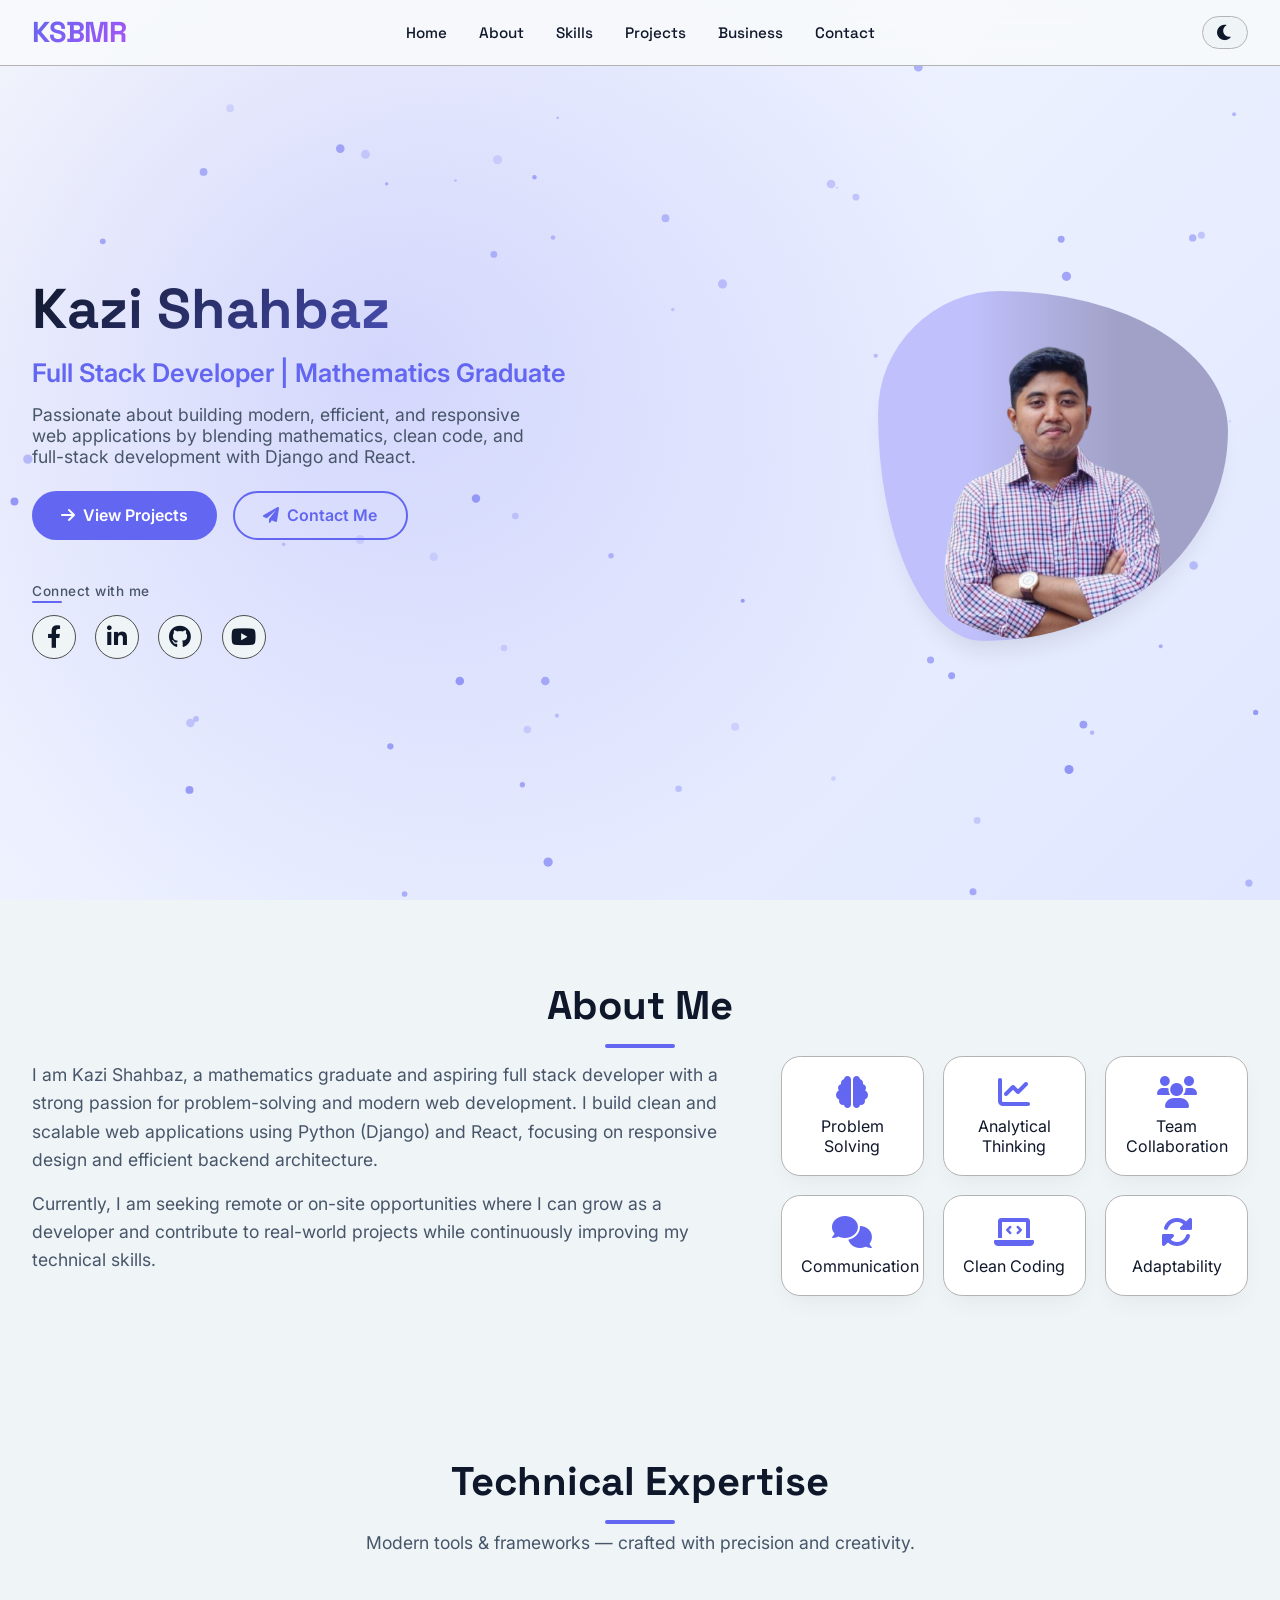
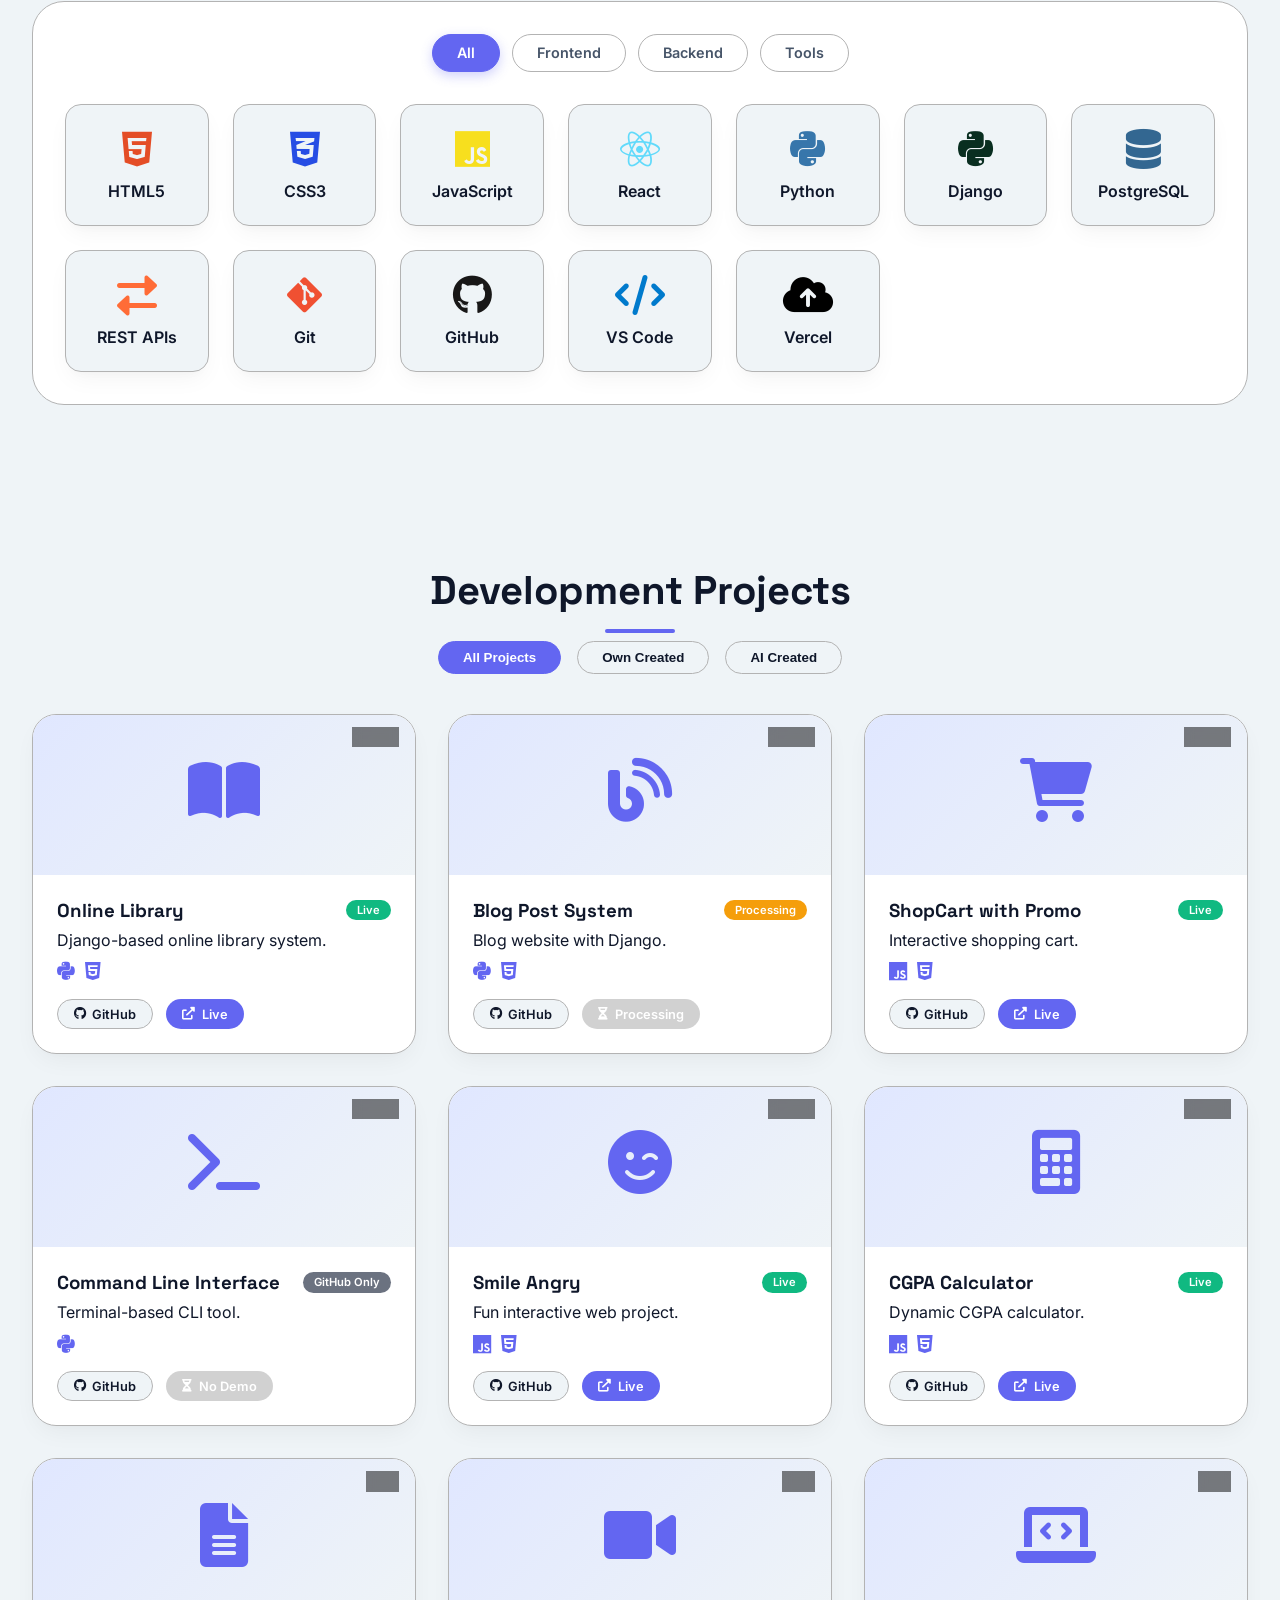
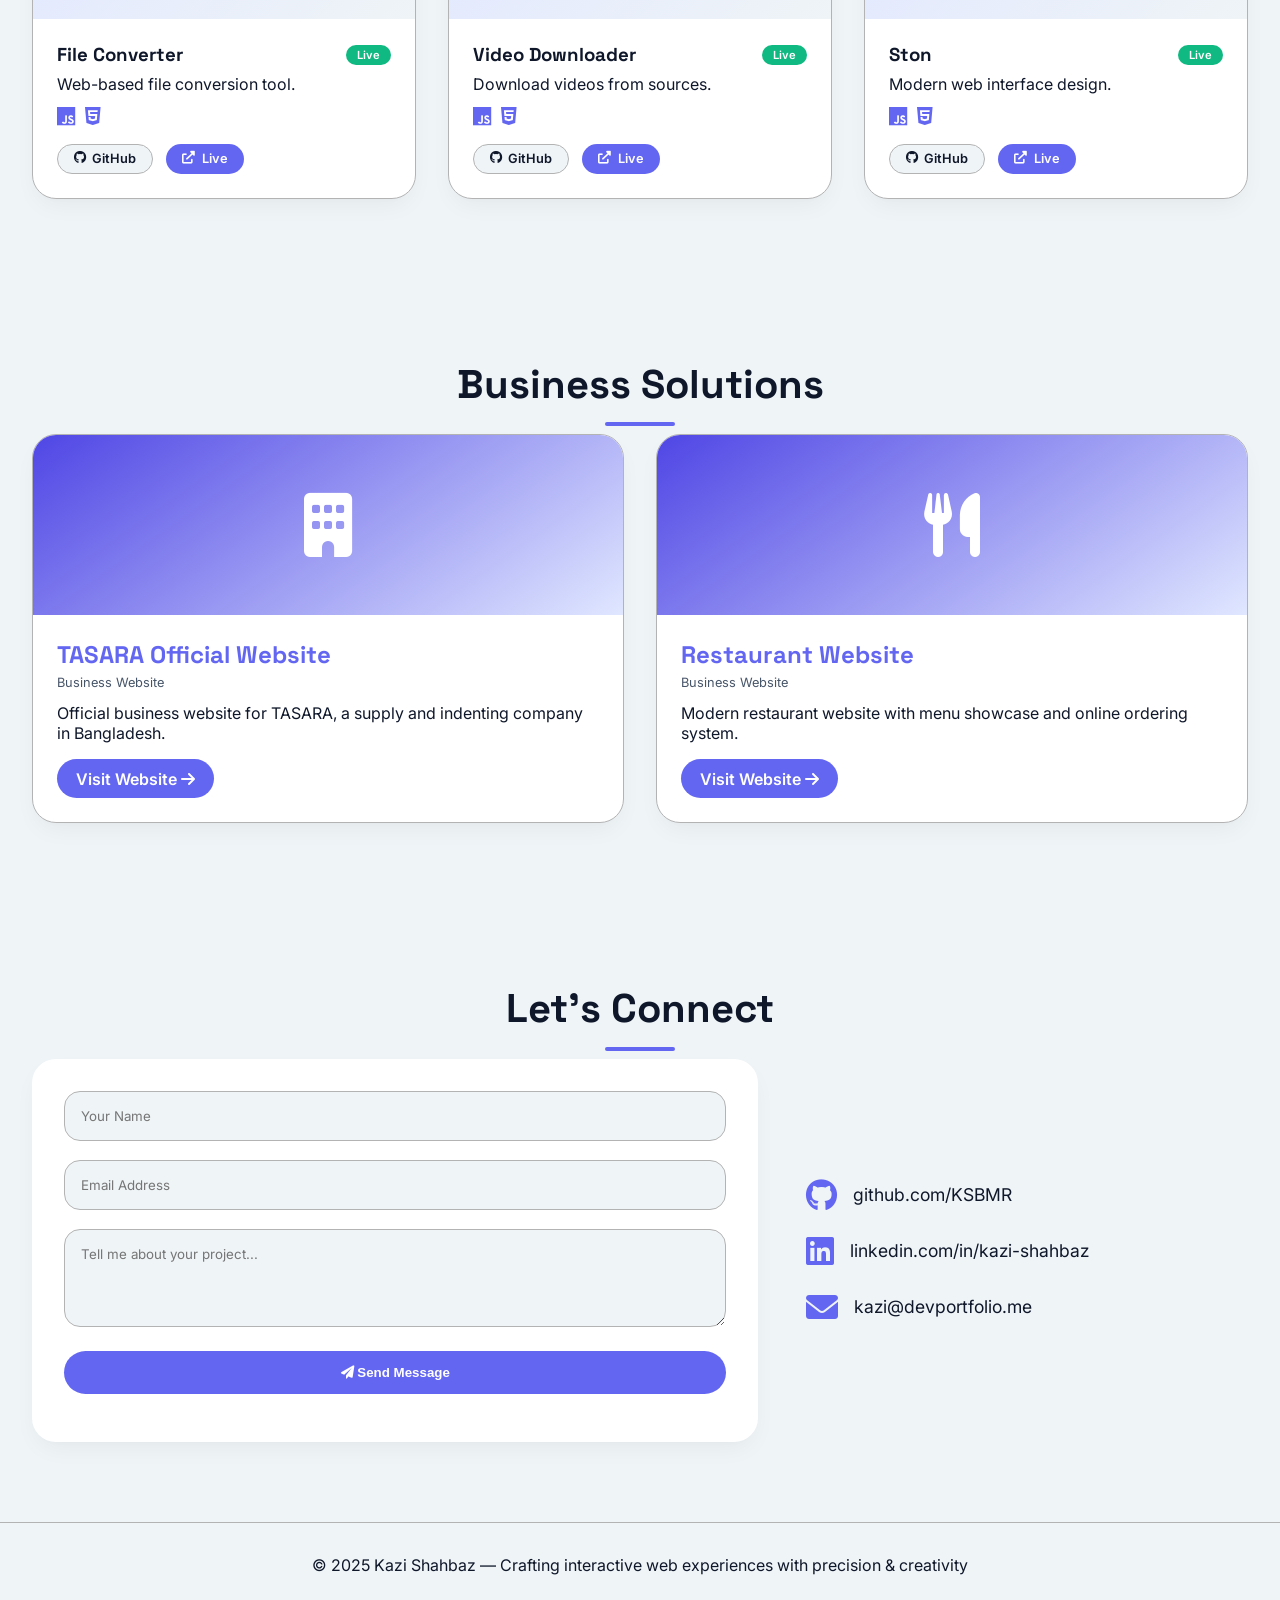
==== commit f9025107: "Update print statement from 'Hello' to 'Goodbye'" ====
--- a/index.html
+++ b/index.html
@@ -19,7 +19,7 @@
         }
 
         :root {
-            --bg-primary: #F8FAFC;
+            --bg-primary: #b8b8ff;
             --bg-secondary: #eff4f7;
             --text-primary: #0f172a;
             --text-secondary: #475569;
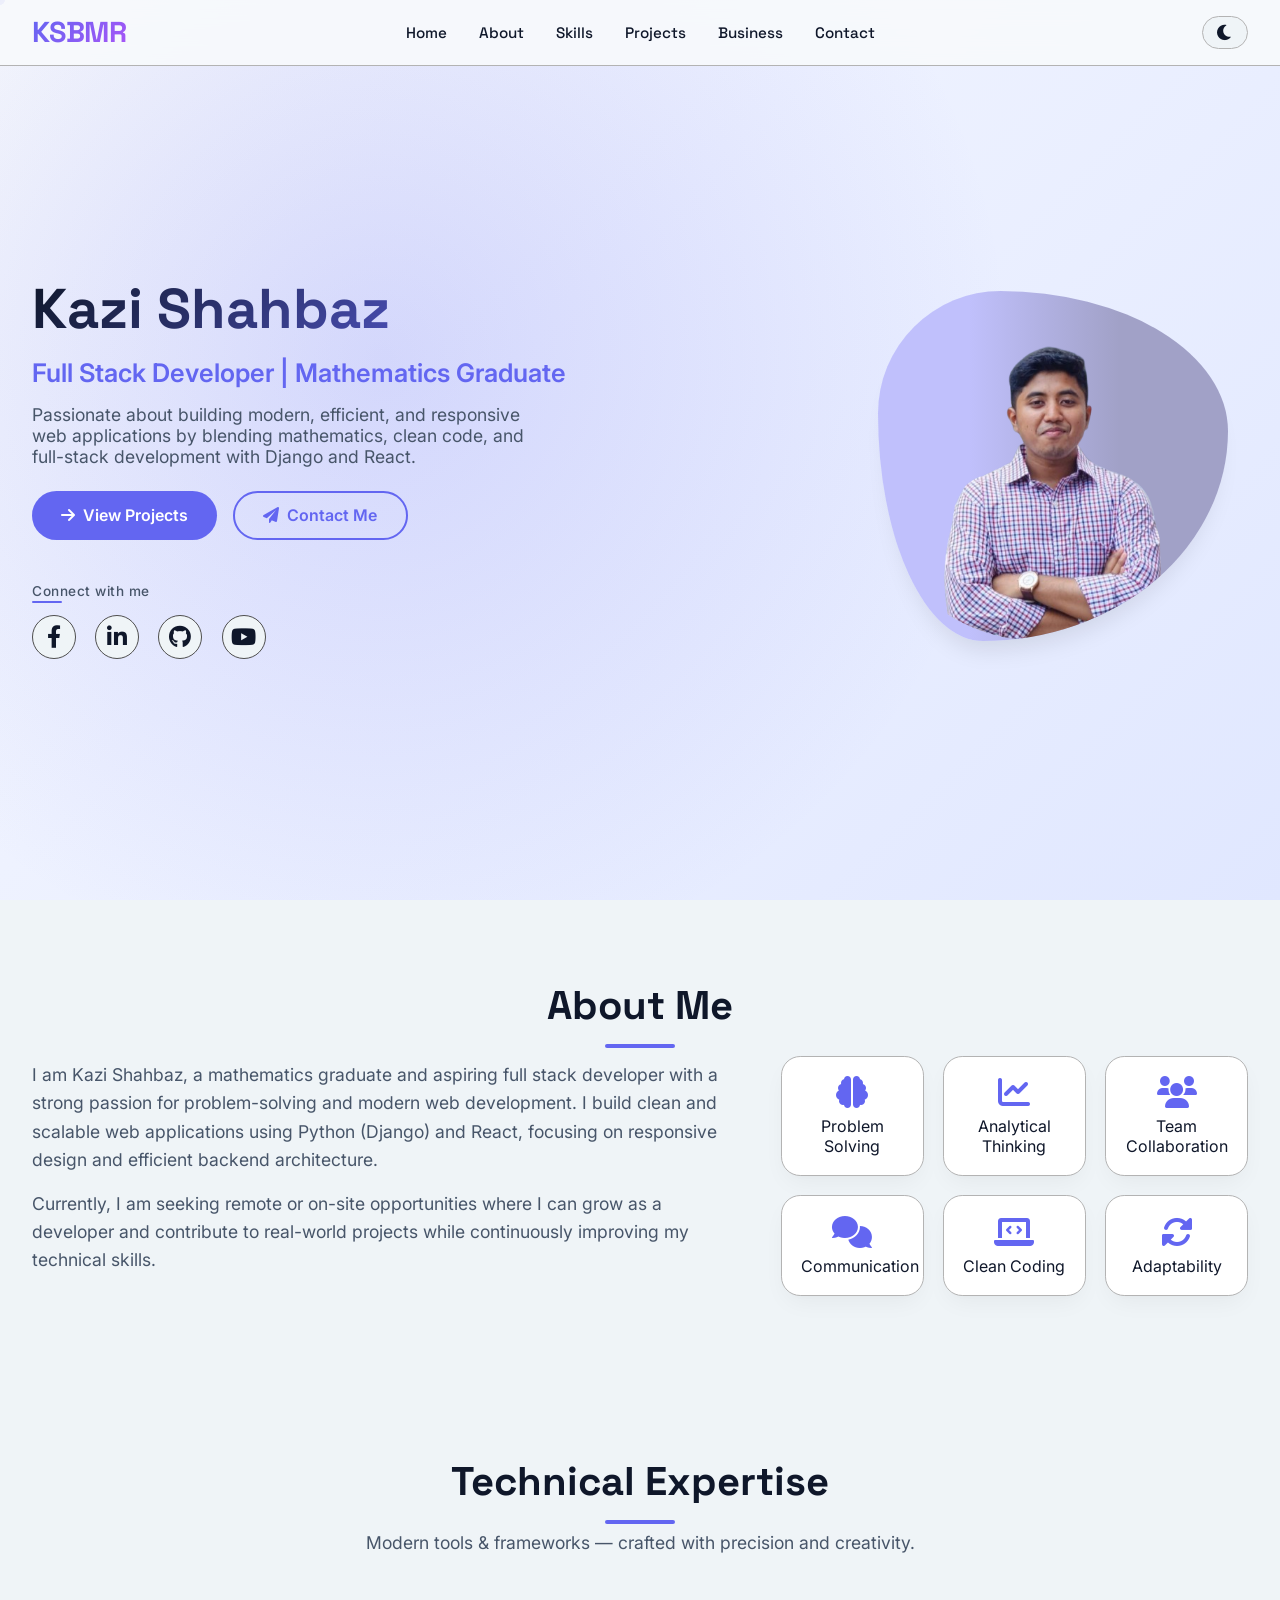
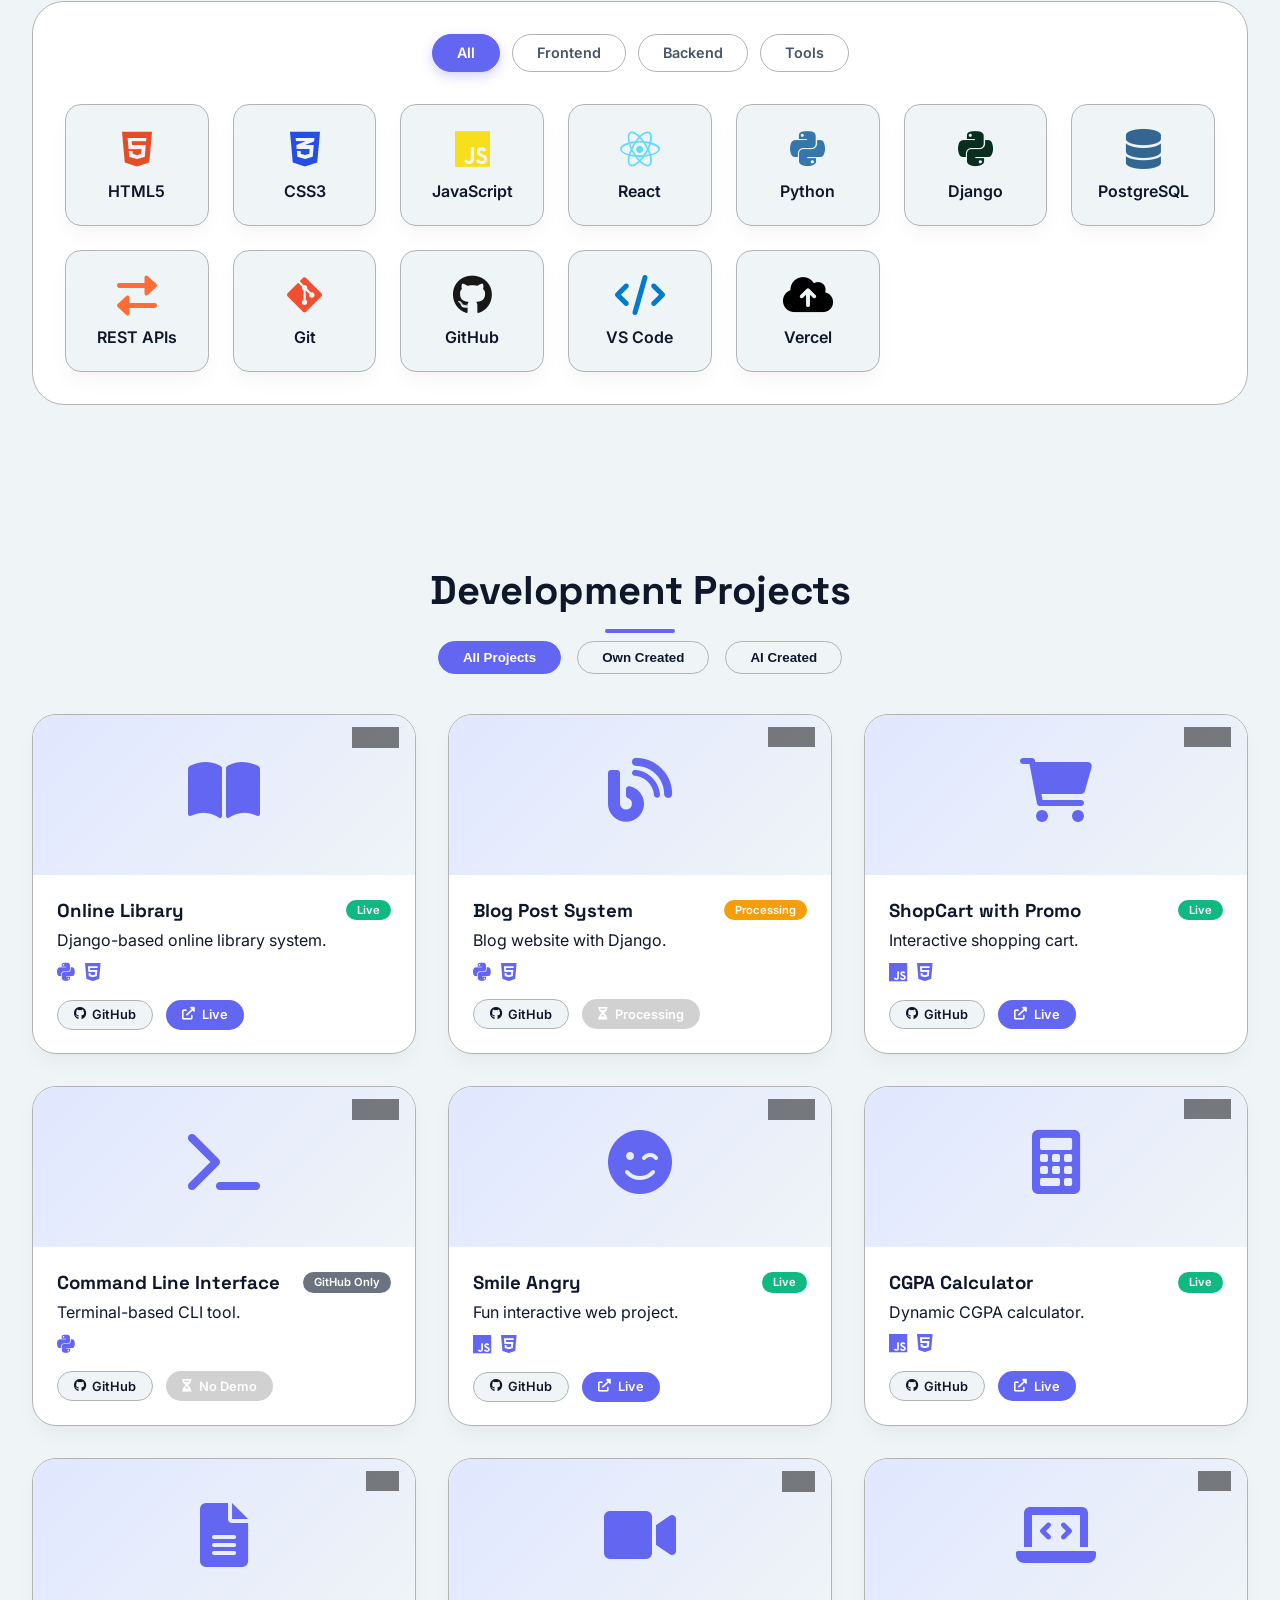
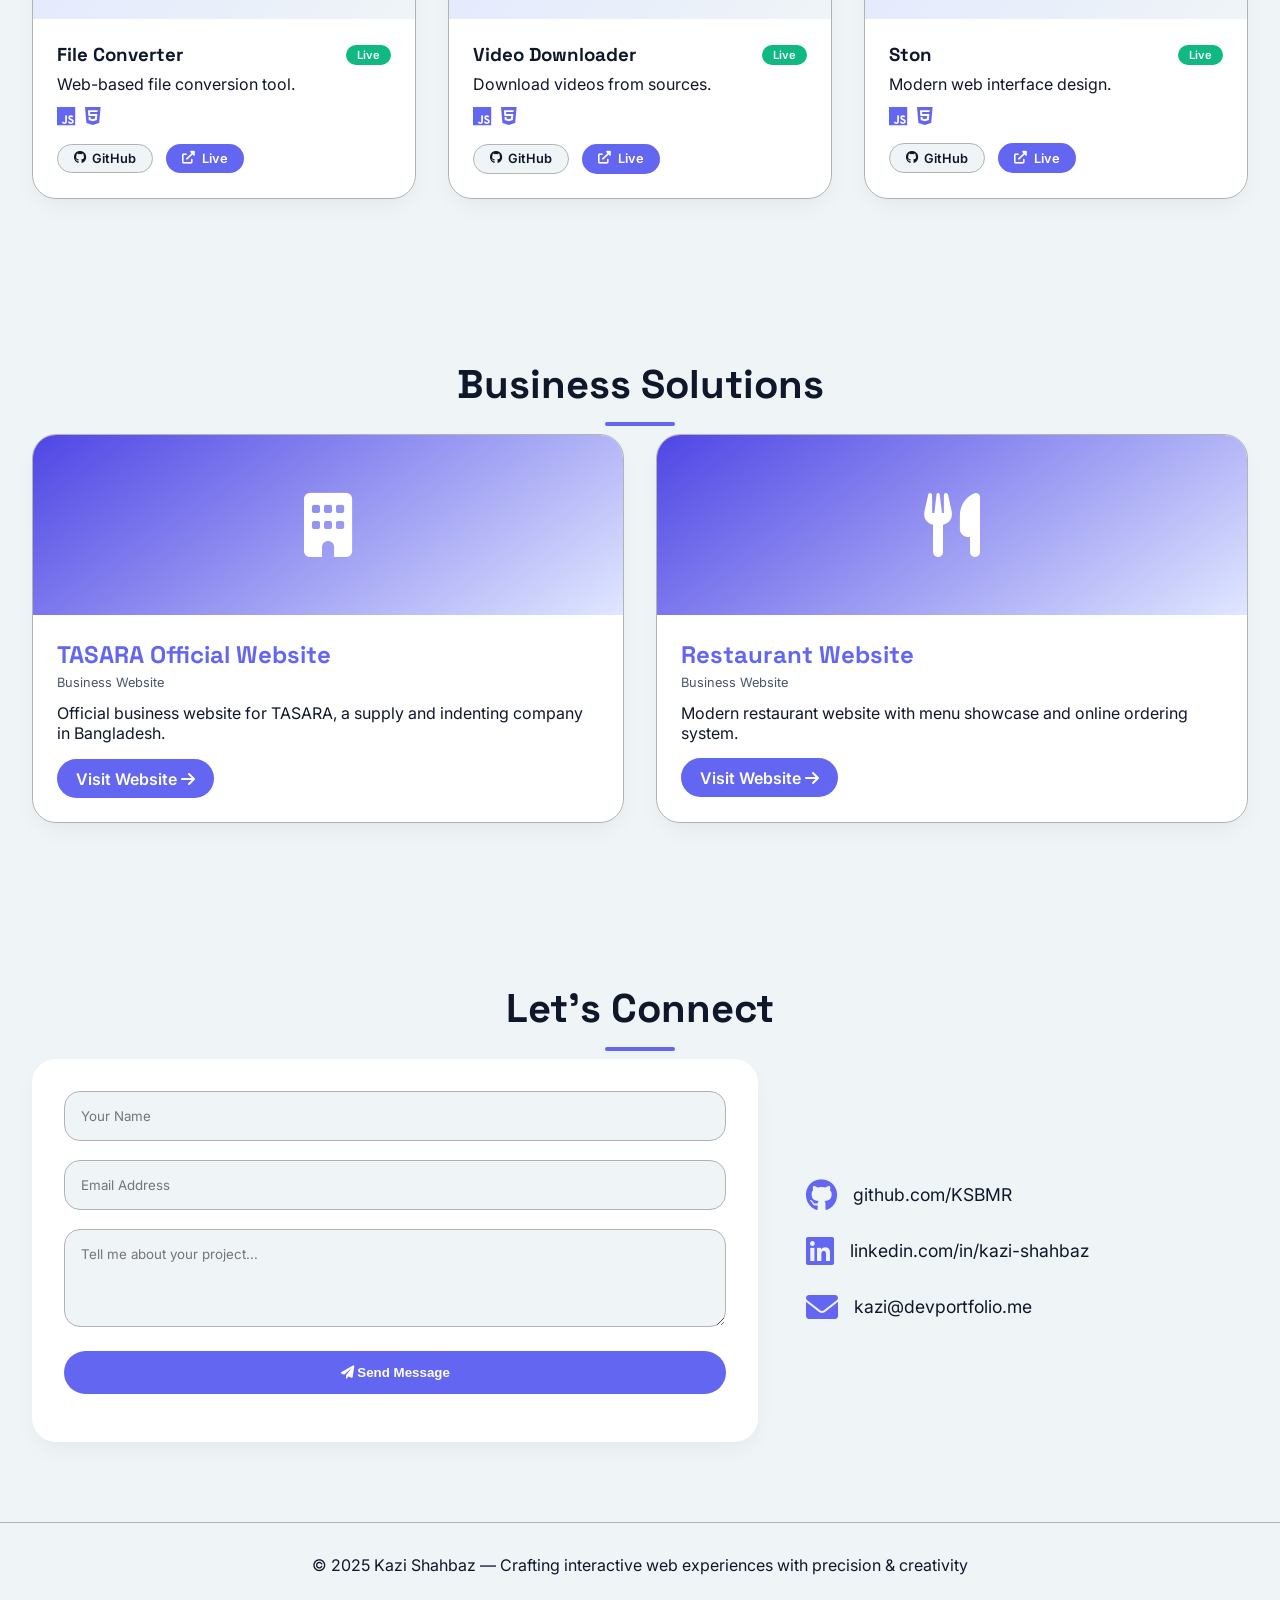
==== commit 6815edcc: "Update index.html" ====
--- a/index.html
+++ b/index.html
@@ -19,7 +19,7 @@
         }
 
         :root {
-            --bg-primary: #b8b8ff;
+            --bg-primary: #d6d5f0;
             --bg-secondary: #eff4f7;
             --text-primary: #0f172a;
             --text-secondary: #475569;
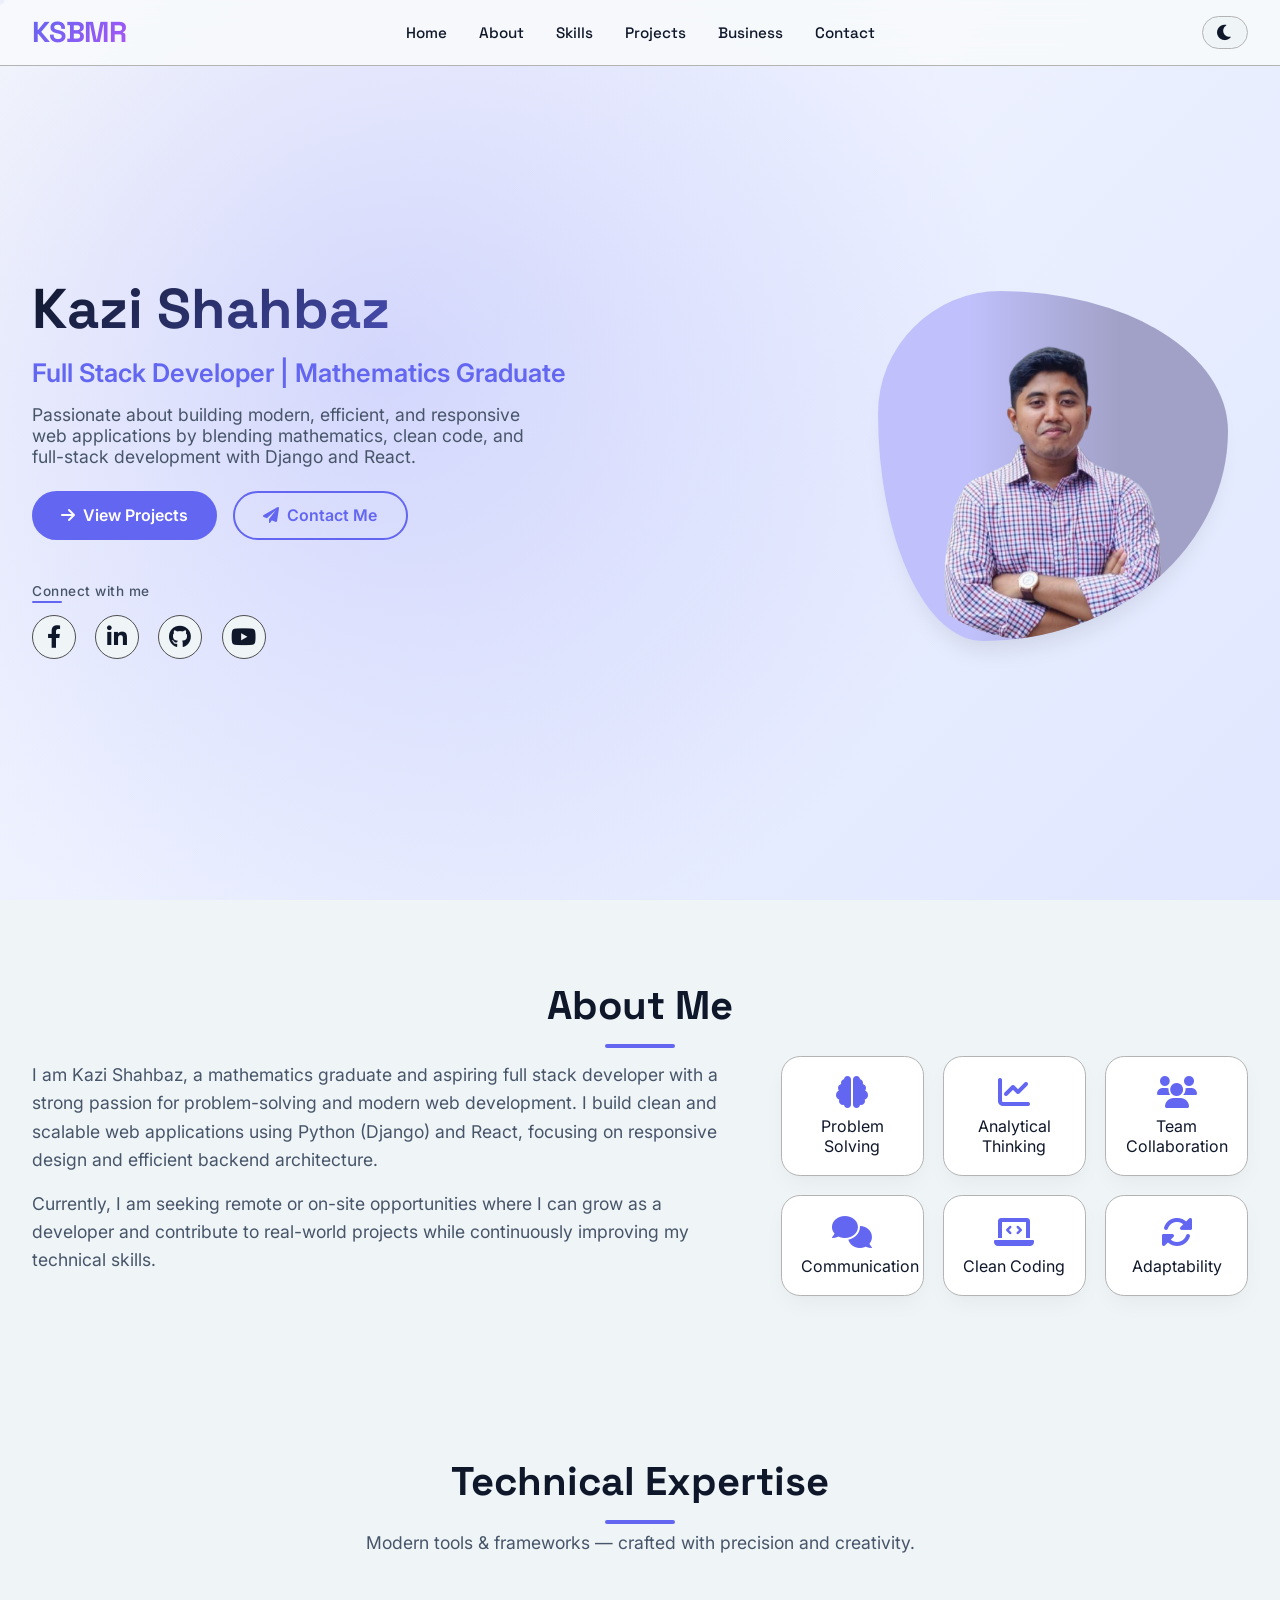
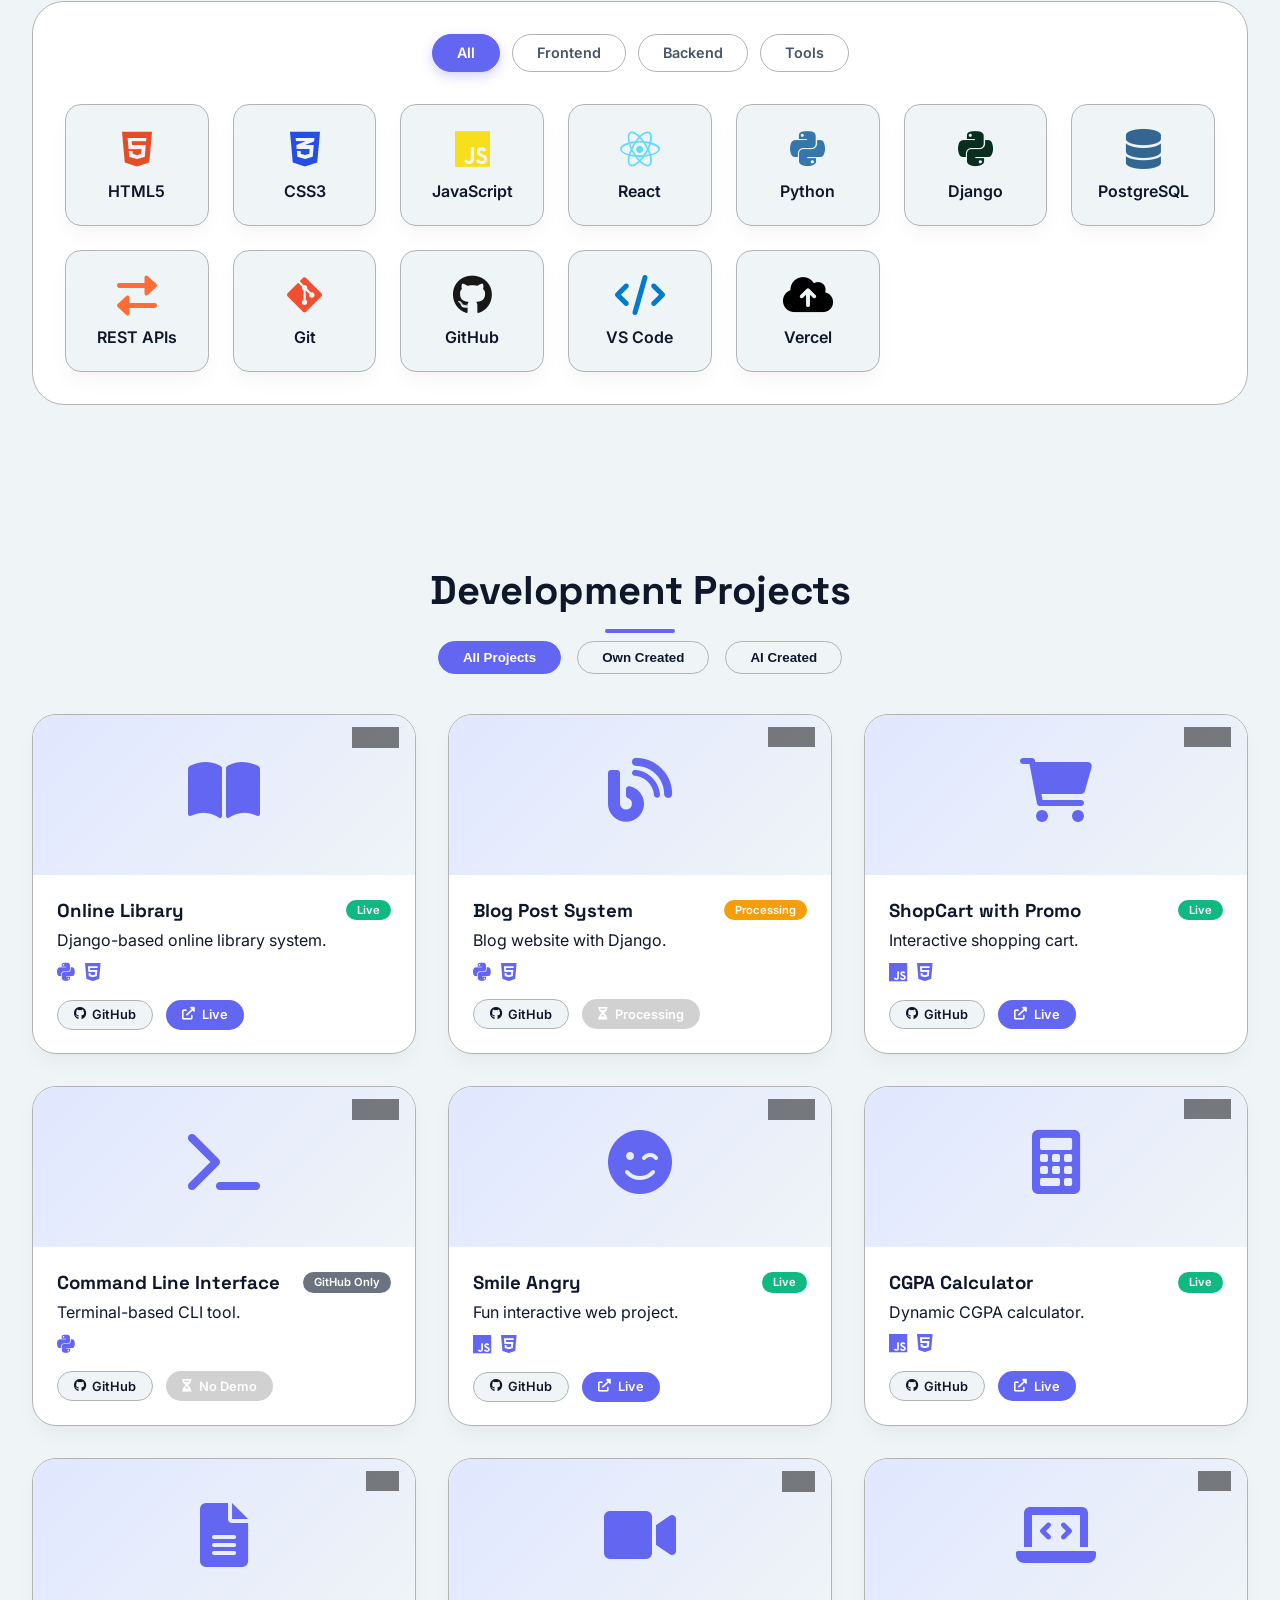
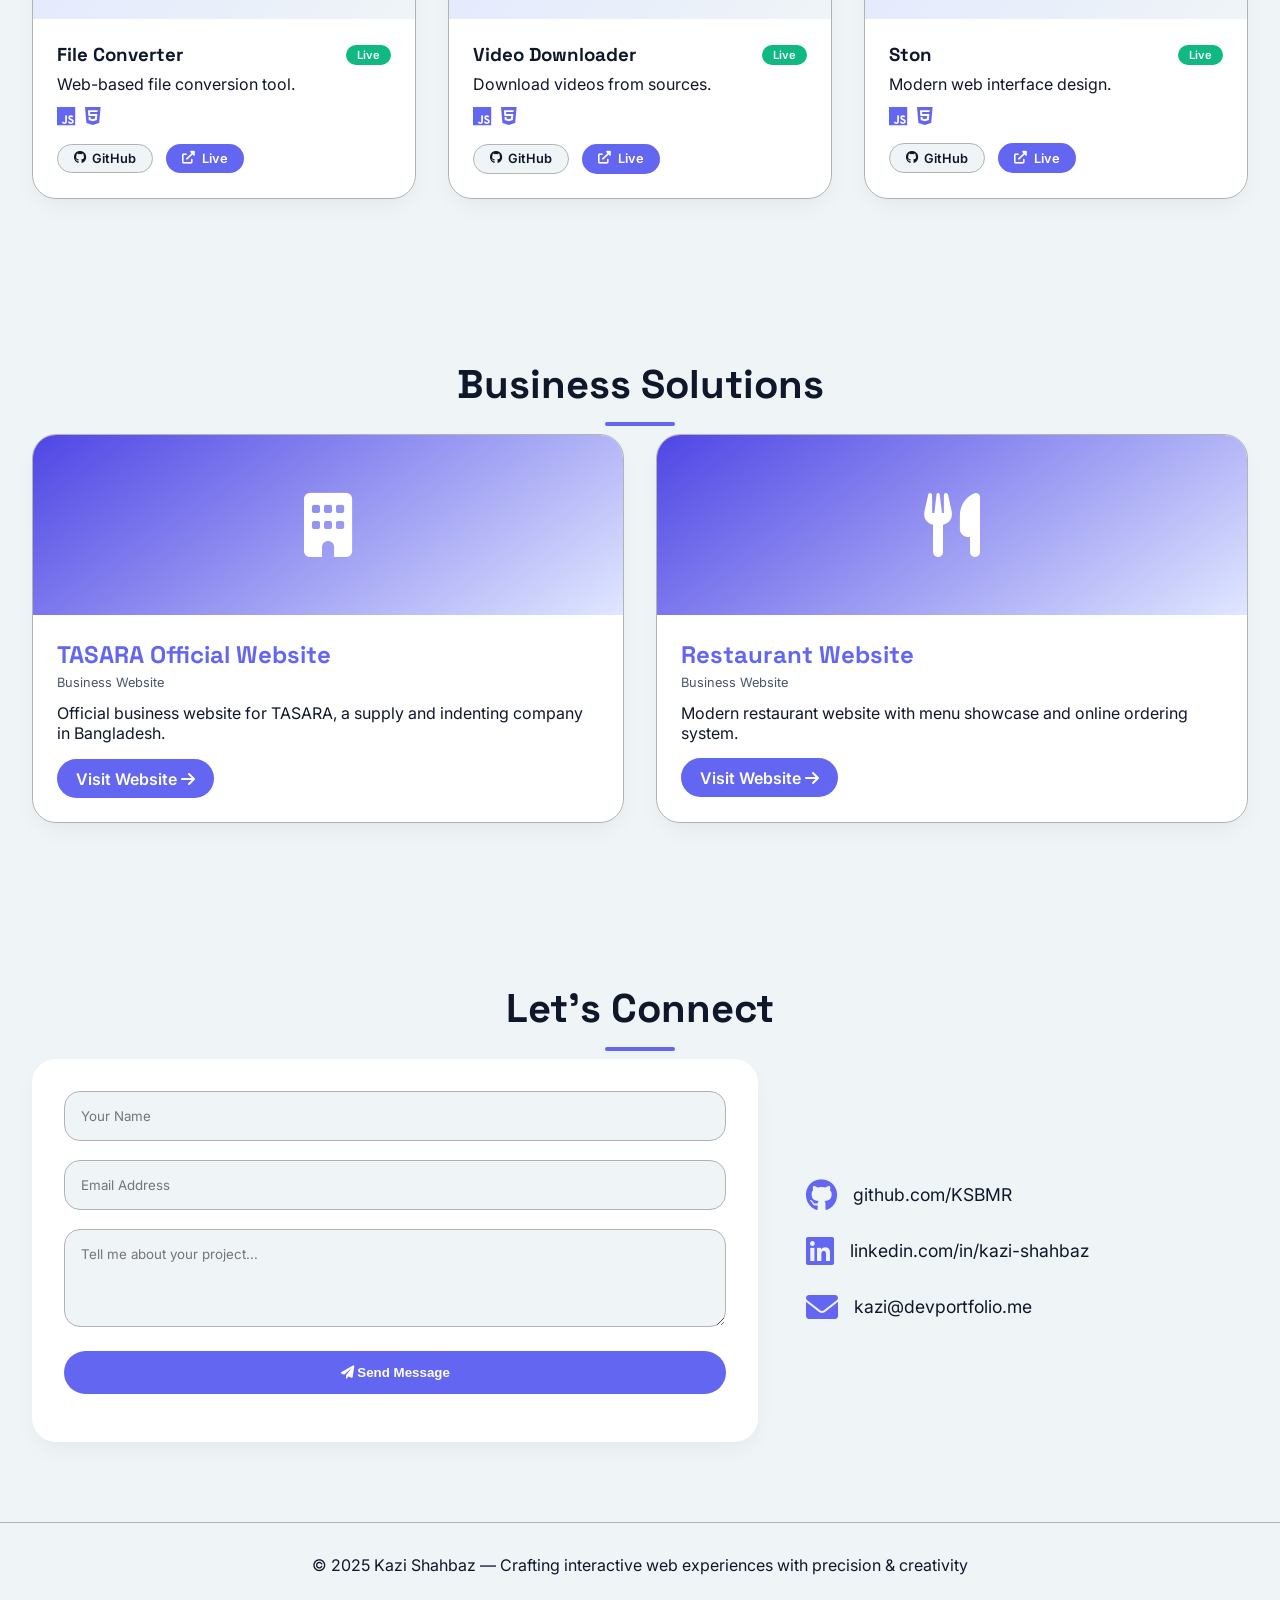
==== commit cf867cc2: "Update index.html" ====
--- a/index.html
+++ b/index.html
@@ -19,7 +19,7 @@
         }
 
         :root {
-            --bg-primary: #d6d5f0;
+            --bg-primary: #eeedff;
             --bg-secondary: #eff4f7;
             --text-primary: #0f172a;
             --text-secondary: #475569;
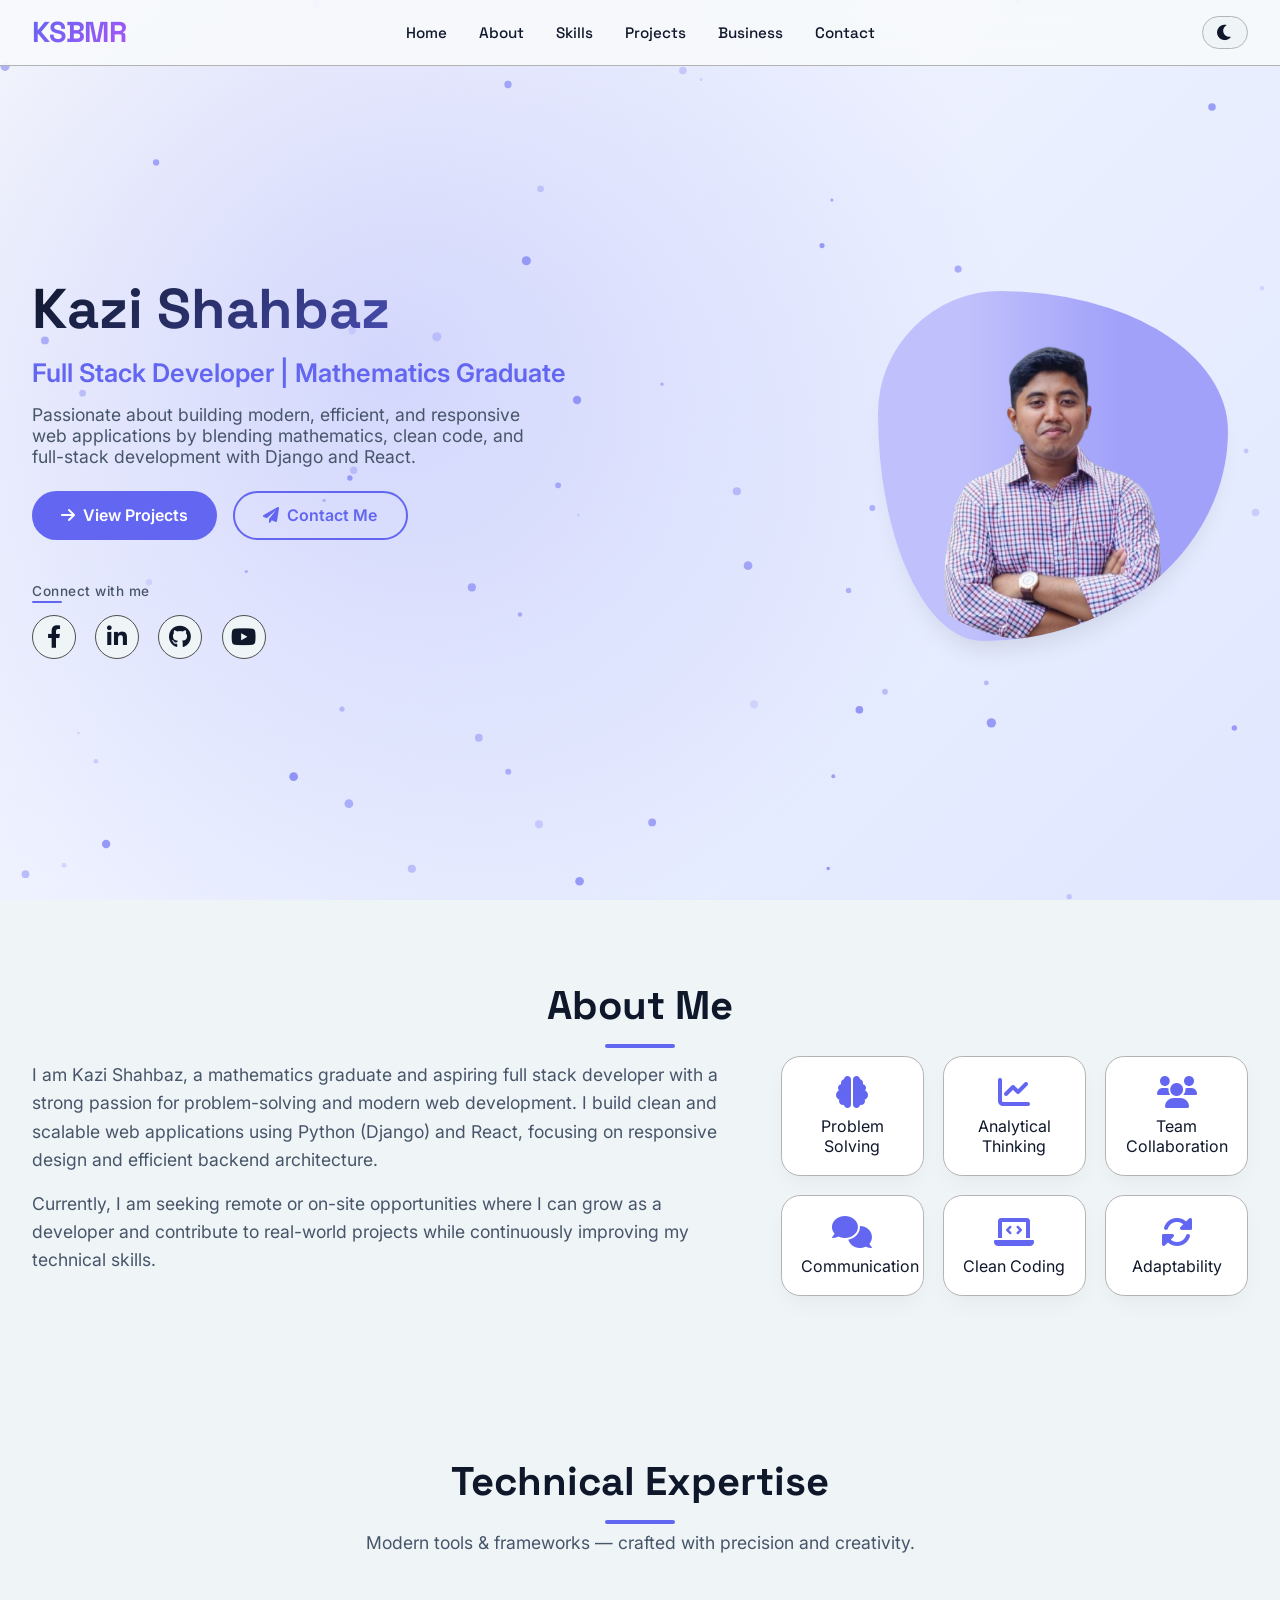
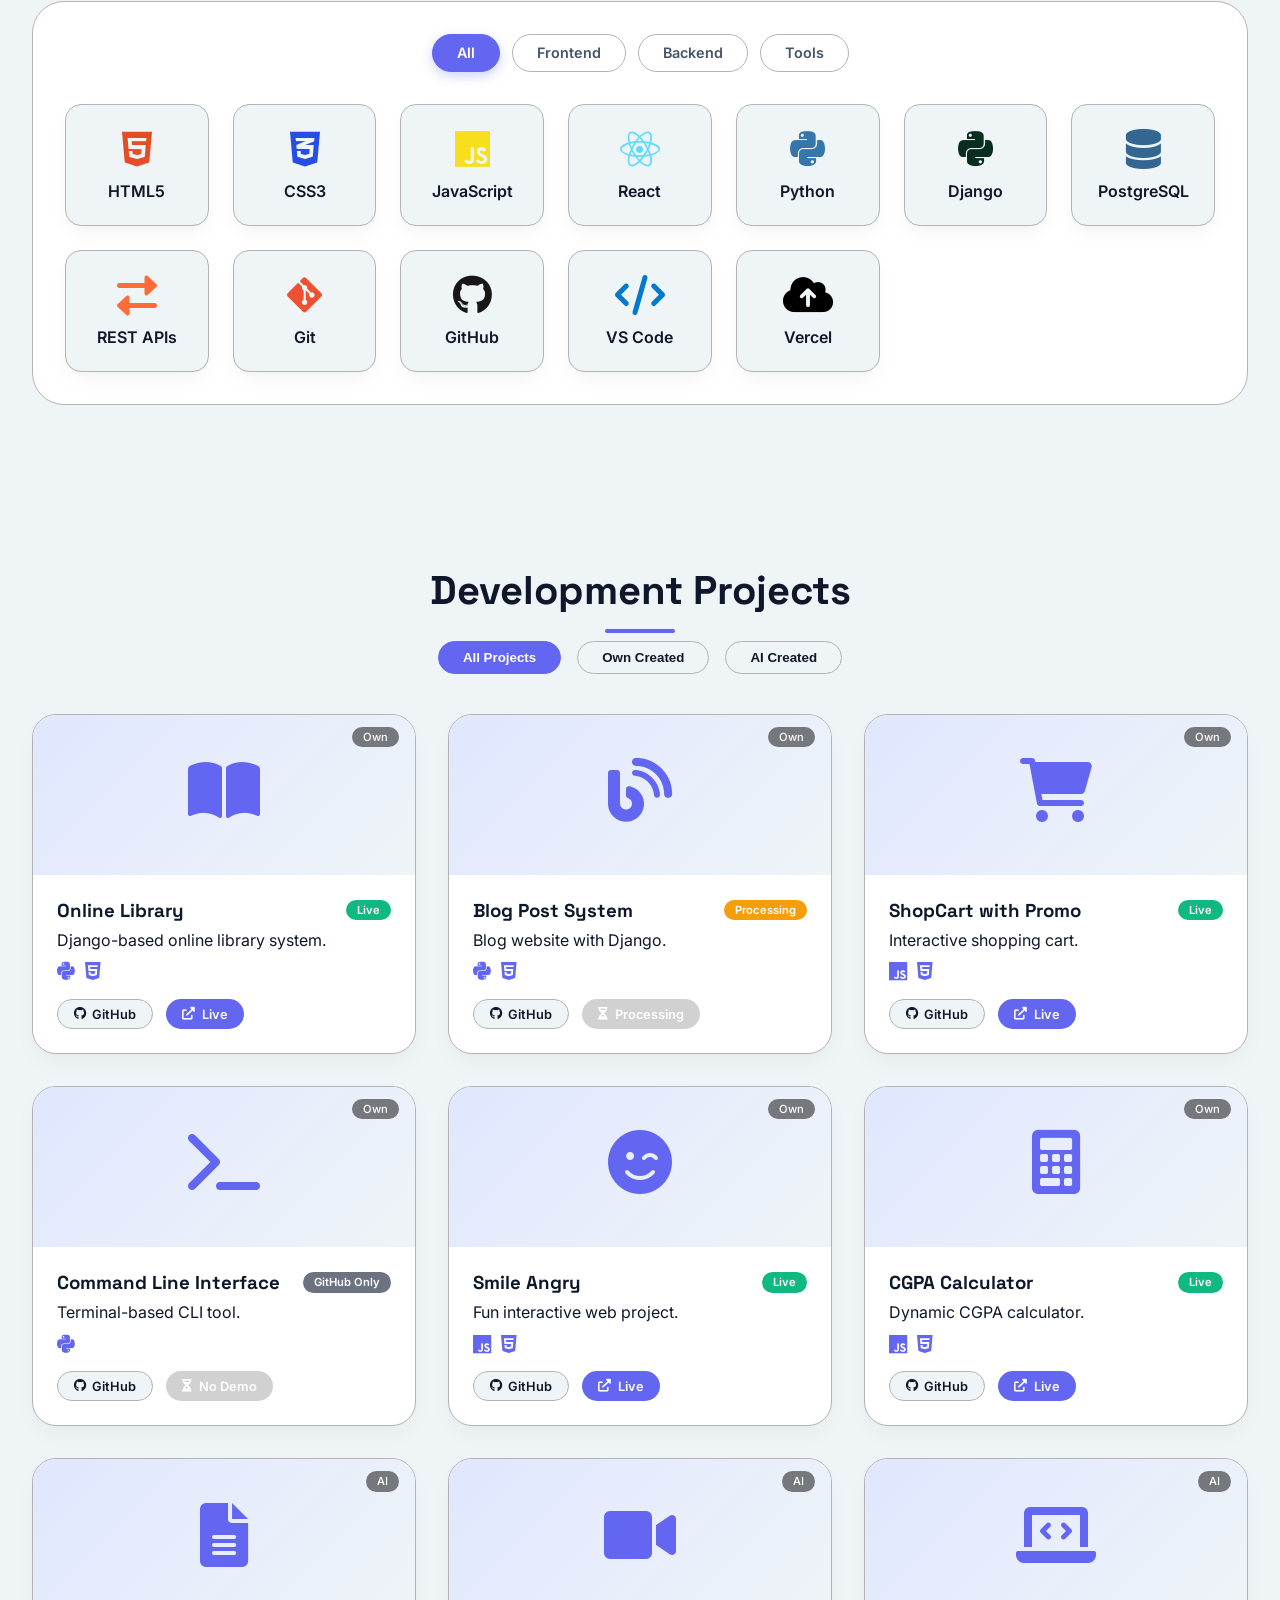
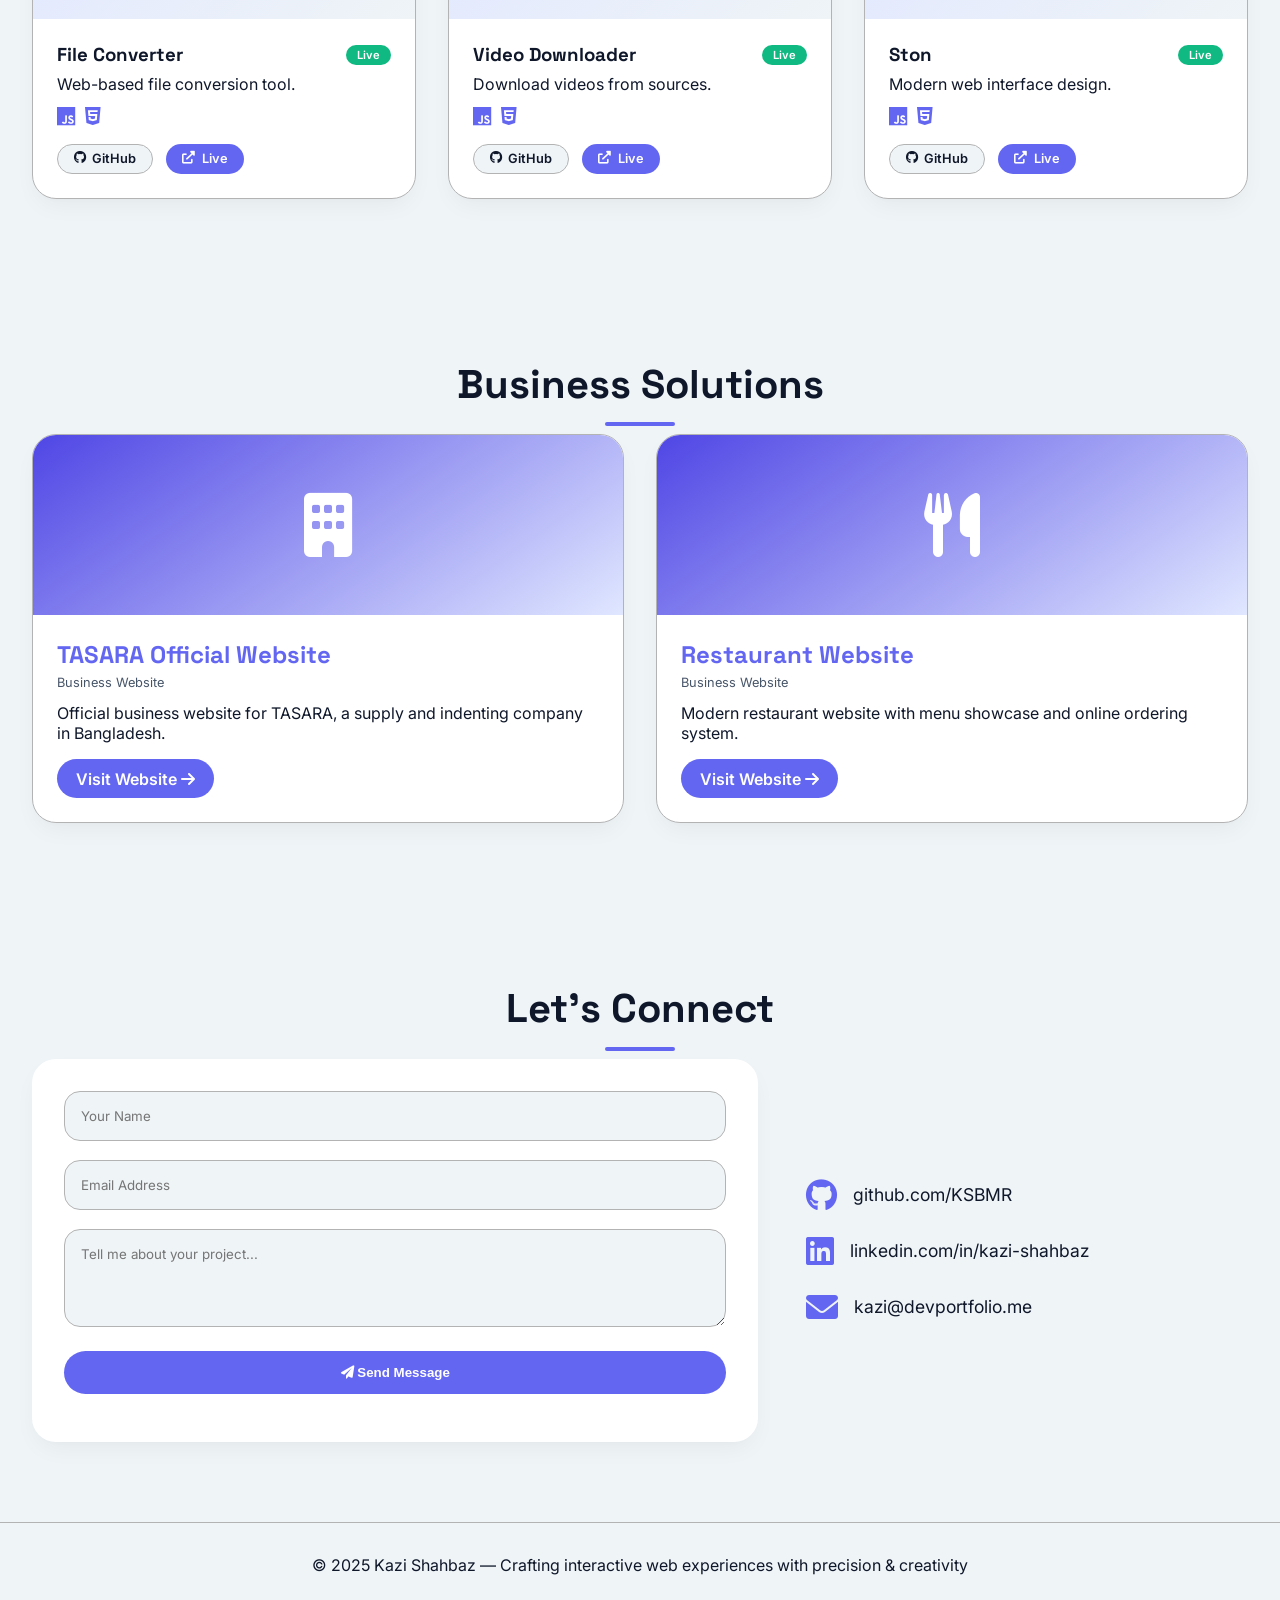
==== commit dff826bd: "Update index.html" ====
--- a/index.html
+++ b/index.html
@@ -434,7 +434,7 @@
         .img-placeholder {
             width: 350px;
             height: 350px;
-            background: linear-gradient(90deg, rgba(192, 192, 252, 1) 26%, rgba(161, 161, 199, 1) 69%);
+            background: linear-gradient(90deg, rgba(192, 192, 252, 1) 26%, rgba(161, 161, 250, 1) 69%);
             border-radius: 35% 65% 70% 30% / 35% 40% 60% 65%;
             display: flex;
             align-items: flex-end;
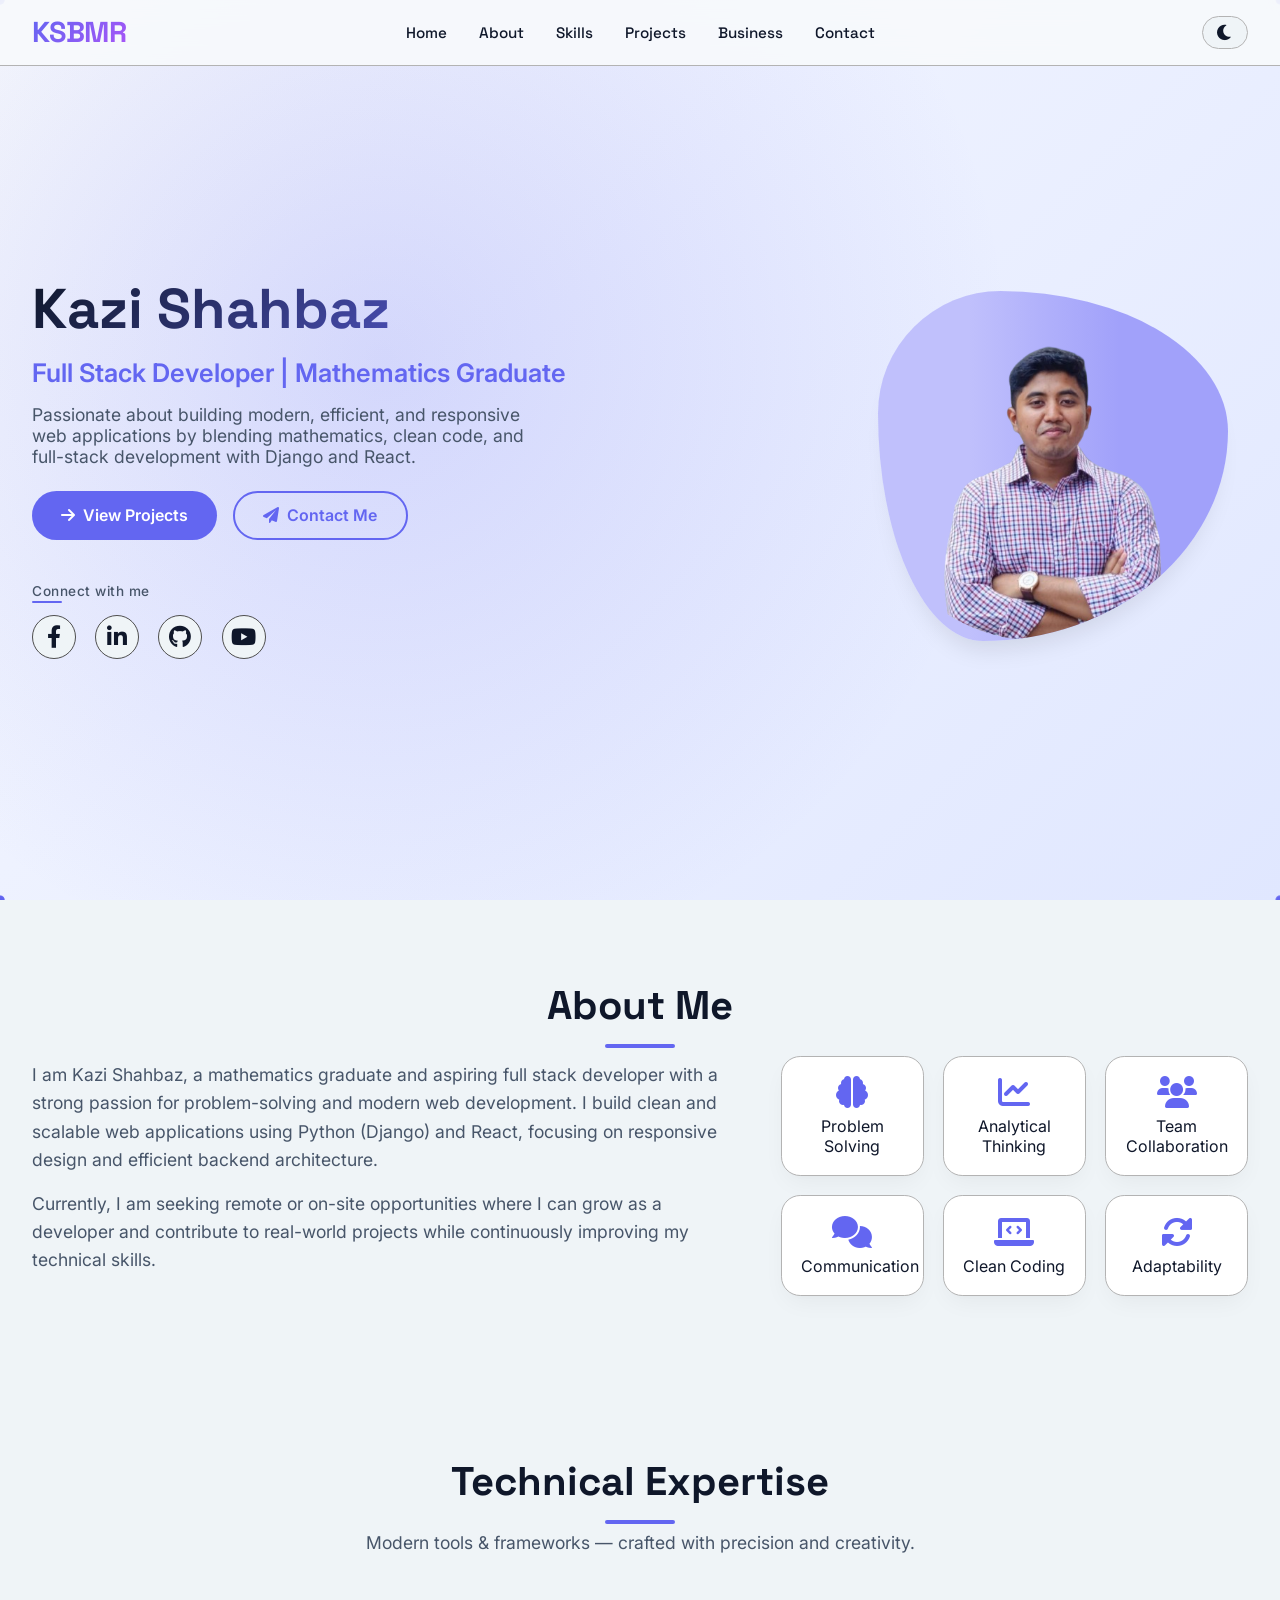
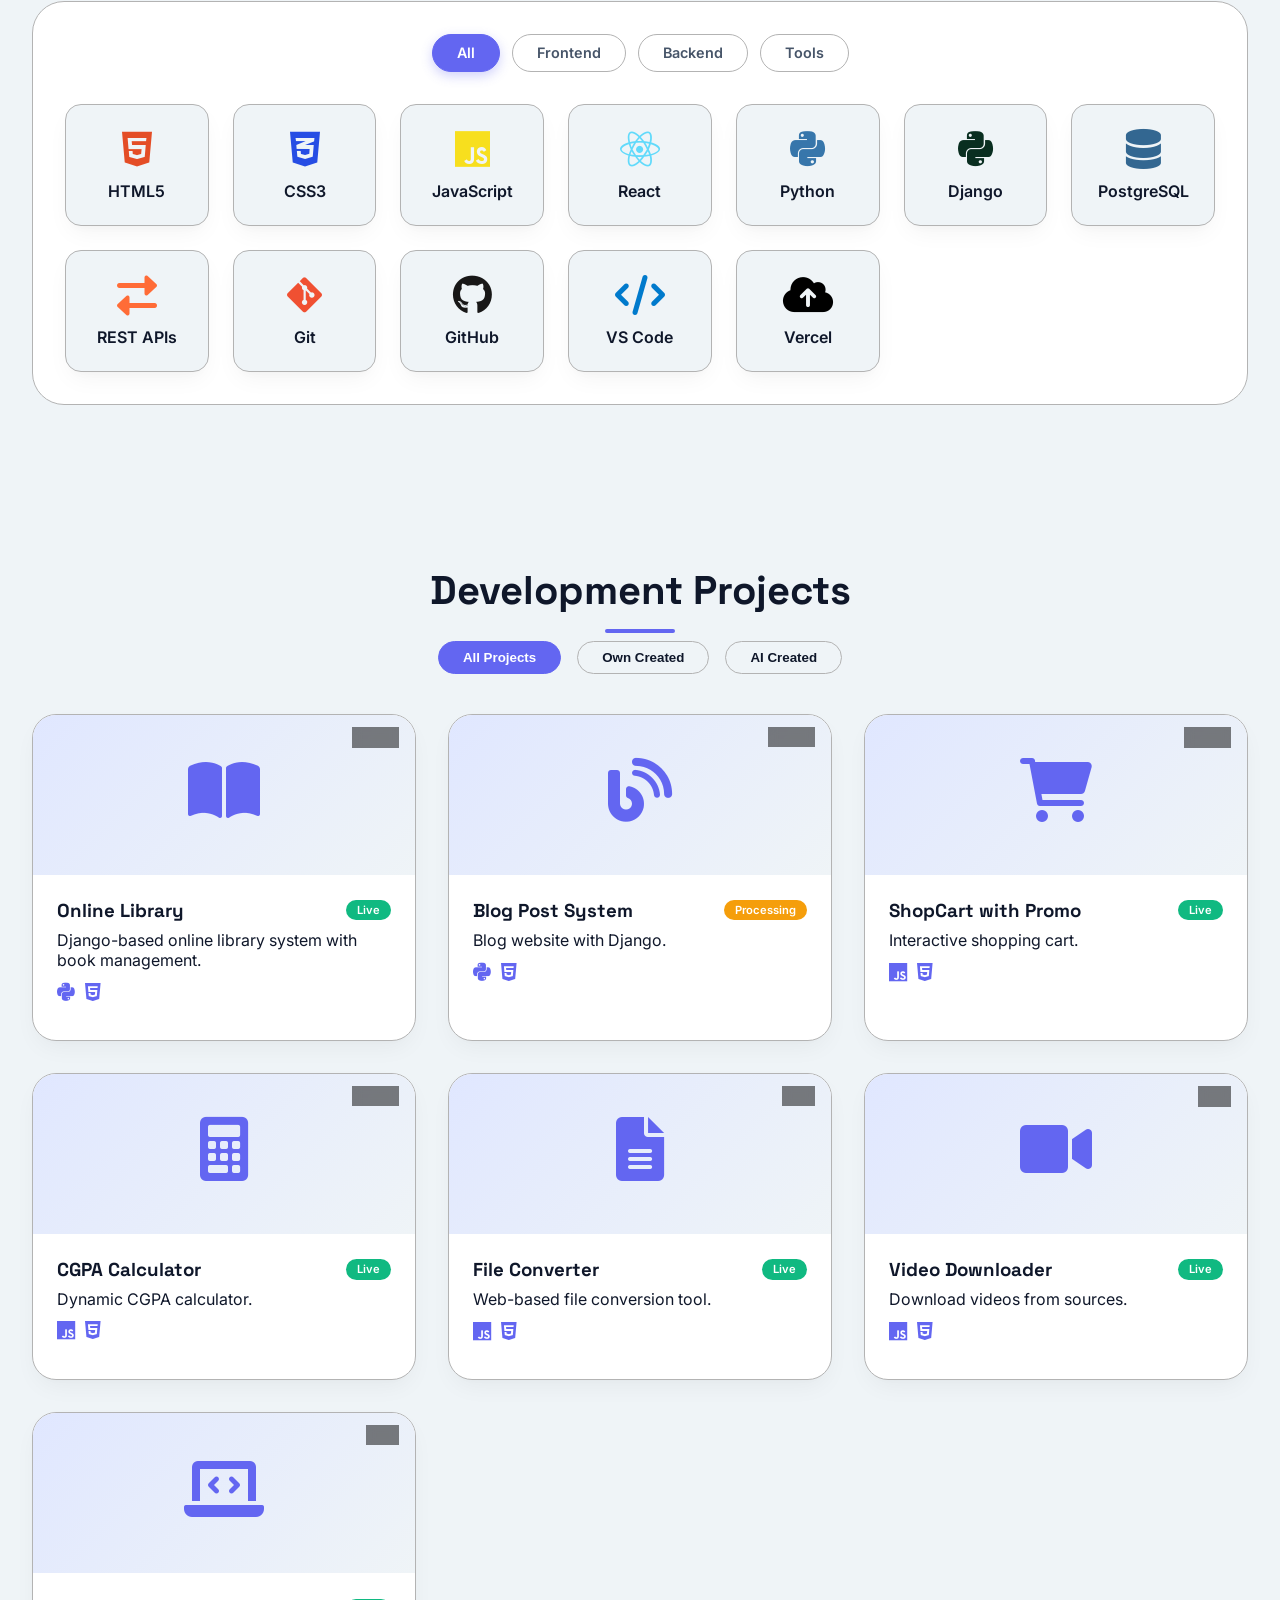
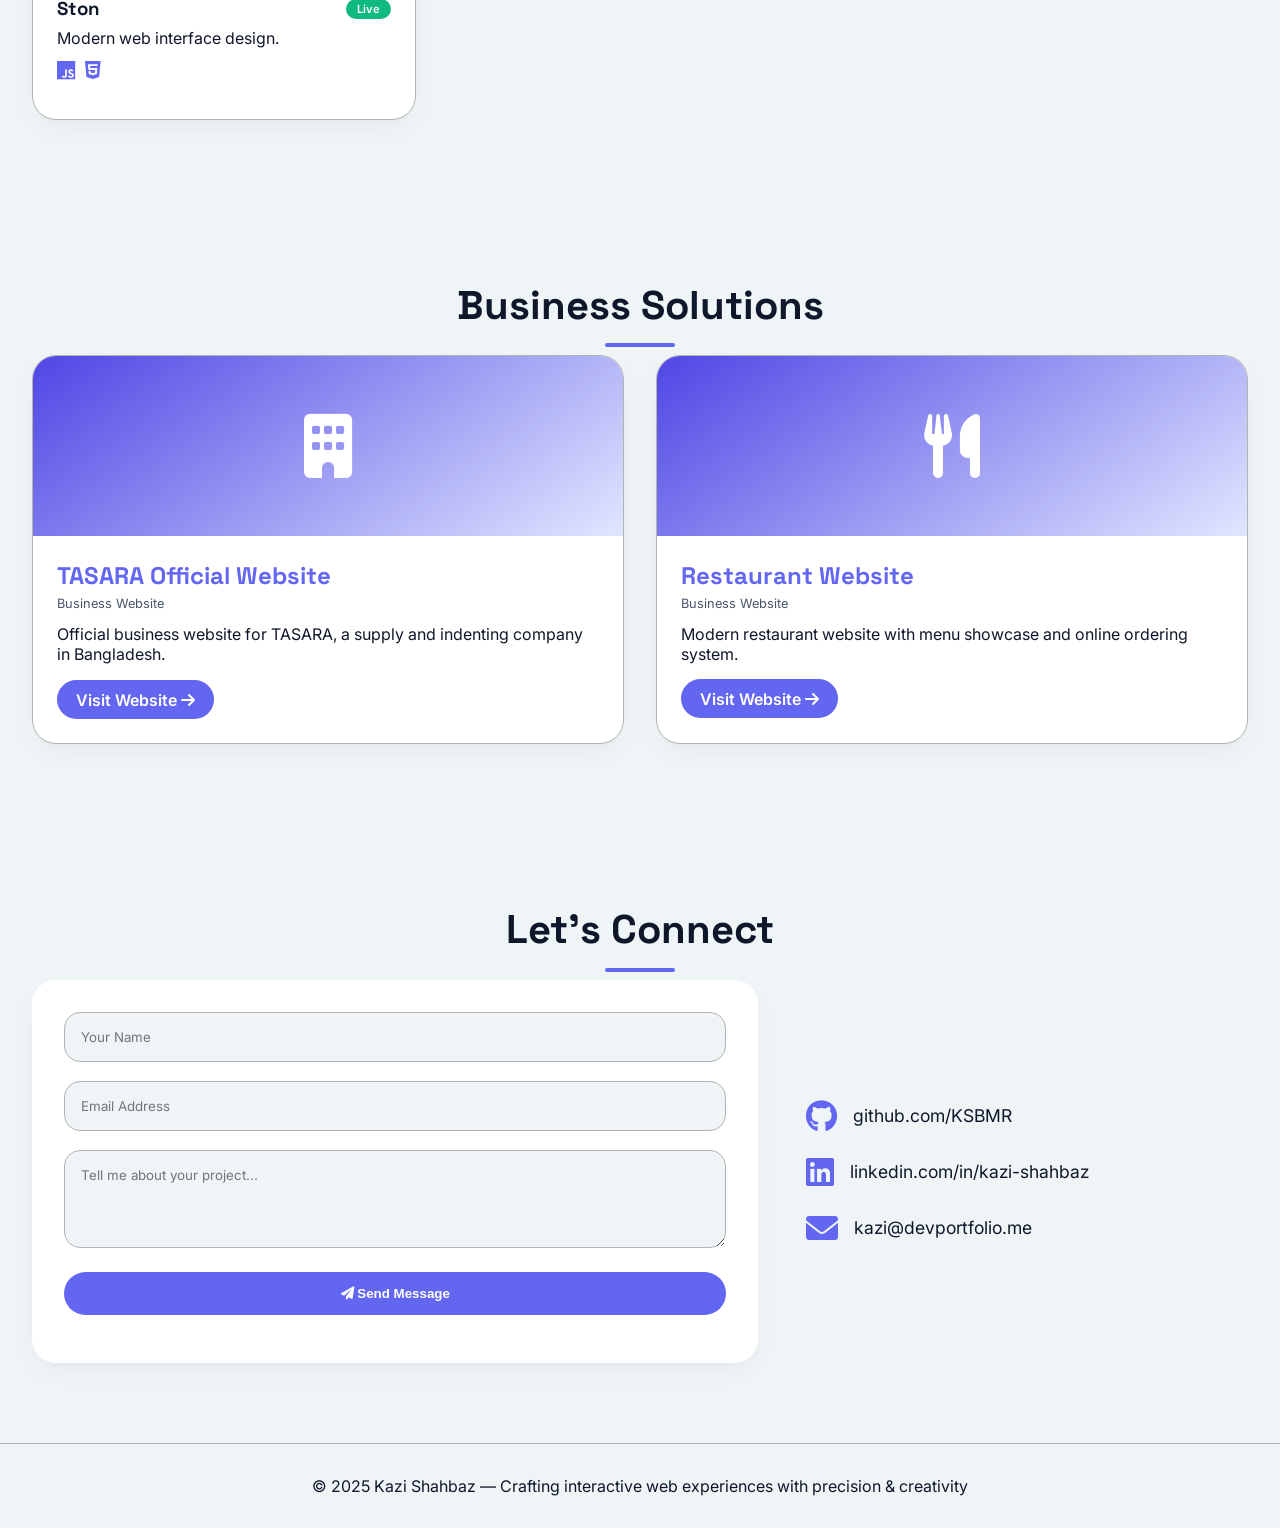
==== commit 0691dfab: "Update index.html" ====
--- a/index.html
+++ b/index.html
@@ -3,7 +3,7 @@
 <head>
     <meta charset="UTF-8">
     <meta name="viewport" content="width=device-width, initial-scale=1.0, viewport-fit=cover">
-    <title class="ksbmr-text">KSBMR</title>
+    <title class="ksbmr-text">KSBMR | Project Portal</title>
     
     <!-- AOS CSS -->
     <link href="https://unpkg.com/aos@2.3.1/dist/aos.css" rel="stylesheet">
@@ -30,6 +30,7 @@
             --border: #b3b3b3;
             --shadow-sm: 0 10px 25px -5px rgba(0,0,0,0.05), 0 8px 10px -6px rgba(0,0,0,0.02);
             --shadow-md: 0 20px 25px -12px rgba(0,0,0,0.1);
+            --shadow-lg: 0 25px 40px -12px rgba(0,0,0,0.25);
             --transition: all 0.3s cubic-bezier(0.4, 0, 0.2, 1);
             --badge-live: #10b981;
             --badge-processing: #f59e0b;
@@ -57,16 +58,6 @@
             transition: background-color 0.3s, color 0.2s;
             overflow-x: hidden;
             scroll-behavior: smooth;
-        }
-
-        .ksbmr-text {
-            font-family: 'Arial Black', 'Arial Bold', sans-serif;
-            font-weight: 900;
-            font-size: 48px;
-            letter-spacing: -1px;
-            color: #8B5CF6;
-            text-transform: uppercase;
-            -webkit-font-smoothing: antialiased;
         }
 
         h1, h2, h3, .logo, .nav-links a {
@@ -492,7 +483,7 @@
             border-radius: 4px;
         }
 
-        /* ===== NEW TECHNICAL EXPERTISE - TABBED ICON ONLY ===== */
+        /* Technical Expertise */
         .expertise-tab-container {
             background: var(--card-bg);
             border-radius: 2rem;
@@ -575,7 +566,7 @@
             .skill-icon-card i { font-size: 2rem; }
         }
 
-        /* About, Projects, Business, Contact */
+        /* About */
         .about-grid {
             display: flex;
             flex-wrap: wrap;
@@ -610,6 +601,8 @@
             color: var(--accent);
             margin-bottom: 0.5rem;
         }
+
+        /* Projects Grid */
         .filter-tabs {
             display: flex;
             justify-content: center;
@@ -644,10 +637,31 @@
             transition: var(--transition);
             box-shadow: var(--shadow-sm);
             border: 1px solid var(--border);
+            cursor: pointer;
+            position: relative;
         }
         .project-card:hover {
             transform: translateY(-8px) scale(1.02);
             box-shadow: var(--shadow-md);
+        }
+        /* Click hint on hover */
+        .project-card::after {
+            content: '🔍 Click for details';
+            position: absolute;
+            bottom: 12px;
+            right: 16px;
+            font-size: 0.7rem;
+            background: var(--accent);
+            color: white;
+            padding: 0.2rem 0.6rem;
+            border-radius: 20px;
+            opacity: 0;
+            transition: opacity 0.2s ease;
+            pointer-events: none;
+            z-index: 5;
+        }
+        .project-card:hover::after {
+            opacity: 0.9;
         }
         .project-preview {
             height: 160px;
@@ -699,38 +713,173 @@
             margin: 0.8rem 0;
         }
         .tech-icons i { font-size: 1.3rem; color: var(--accent); }
-        .project-buttons {
+
+        /* ===== PROJECT MODAL ===== */
+        .project-modal {
+            position: fixed;
+            top: 0;
+            left: 0;
+            width: 100%;
+            height: 100%;
+            background: rgba(0, 0, 0, 0.85);
+            backdrop-filter: blur(8px);
+            z-index: 2000;
+            display: flex;
+            align-items: center;
+            justify-content: center;
+            opacity: 0;
+            visibility: hidden;
+            transition: all 0.3s ease;
+        }
+        .project-modal.active {
+            opacity: 1;
+            visibility: visible;
+        }
+        .modal-container {
+            background: var(--card-bg);
+            border-radius: 2rem;
+            max-width: 900px;
+            width: 90%;
+            max-height: 85vh;
+            overflow-y: auto;
+            position: relative;
+            animation: modalSlideIn 0.3s ease;
+            border: 1px solid var(--border);
+            box-shadow: var(--shadow-lg);
+        }
+        @keyframes modalSlideIn {
+            from { transform: translateY(30px) scale(0.95); opacity: 0; }
+            to { transform: translateY(0) scale(1); opacity: 1; }
+        }
+        .modal-close {
+            position: absolute;
+            top: 1rem;
+            right: 1.2rem;
+            font-size: 1.5rem;
+            cursor: pointer;
+            color: var(--text-secondary);
+            transition: var(--transition);
+            z-index: 10;
+            background: var(--bg-secondary);
+            width: 36px;
+            height: 36px;
+            border-radius: 50%;
+            display: flex;
+            align-items: center;
+            justify-content: center;
+        }
+        .modal-close:hover {
+            color: var(--accent);
+            transform: rotate(90deg);
+            background: var(--accent-light);
+        }
+        .modal-gallery {
+            display: flex;
+            gap: 1rem;
+            padding: 1.5rem;
+            background: var(--bg-secondary);
+            border-radius: 1.5rem;
+            margin: 1.5rem;
+            overflow-x: auto;
+            scroll-snap-type: x mandatory;
+        }
+        .gallery-img {
+            min-width: 200px;
+            height: 150px;
+            background: linear-gradient(135deg, var(--accent-light), var(--border));
+            border-radius: 1rem;
+            display: flex;
+            align-items: center;
+            justify-content: center;
+            font-size: 2.5rem;
+            color: var(--accent);
+            scroll-snap-align: start;
+            border: 1px solid var(--border);
+        }
+        .modal-content {
+            padding: 0 1.5rem 1.5rem 1.5rem;
+        }
+        .modal-title {
+            font-size: 1.8rem;
+            font-weight: 700;
+            margin-bottom: 0.5rem;
+            color: var(--accent);
+        }
+        .modal-meta {
+            display: flex;
+            gap: 1rem;
+            flex-wrap: wrap;
+            margin-bottom: 1rem;
+            align-items: center;
+        }
+        .modal-tech {
             display: flex;
             gap: 0.8rem;
+            flex-wrap: wrap;
+            margin: 1rem 0;
+        }
+        .modal-tech span {
+            background: var(--bg-secondary);
+            padding: 0.3rem 1rem;
+            border-radius: 20px;
+            font-size: 0.8rem;
+            font-weight: 500;
+            color: var(--accent);
+            border: 1px solid var(--border);
+        }
+        .modal-description {
+            color: var(--text-secondary);
+            line-height: 1.6;
+            margin-bottom: 1.5rem;
+        }
+        .modal-buttons {
+            display: flex;
+            gap: 1rem;
             margin-top: 1rem;
             flex-wrap: wrap;
         }
-        .project-btn {
-            padding: 0.4rem 1rem;
-            border-radius: 30px;
+        .modal-btn {
+            padding: 0.7rem 1.5rem;
+            border-radius: 2rem;
             text-decoration: none;
-            font-size: 0.8rem;
             font-weight: 600;
             transition: var(--transition);
             display: inline-flex;
             align-items: center;
-            gap: 0.4rem;
-        }
-        .btn-github {
+            gap: 0.5rem;
+        }
+        .modal-btn-github {
             background: var(--bg-secondary);
             border: 1px solid var(--border);
             color: var(--text-primary);
         }
-        .btn-live {
+        .modal-btn-live {
             background: var(--accent);
             color: white;
-            border: none;
-        }
-        .btn-live.disabled {
+        }
+        .modal-btn-live.disabled {
             background: var(--border);
             cursor: not-allowed;
             opacity: 0.6;
         }
+        .modal-btn:hover:not(.disabled) {
+            transform: translateY(-2px);
+        }
+        .modal-hint {
+            text-align: center;
+            font-size: 0.7rem;
+            color: var(--text-secondary);
+            margin-top: 1rem;
+            padding-top: 0.5rem;
+            border-top: 1px solid var(--border);
+        }
+        @media (max-width: 640px) {
+            .modal-gallery { margin: 1rem; padding: 1rem; }
+            .gallery-img { min-width: 150px; height: 120px; font-size: 2rem; }
+            .modal-title { font-size: 1.4rem; }
+        }
+
+        /* Business, Contact */
         .business-grid {
             display: grid;
             grid-template-columns: repeat(auto-fit, minmax(340px, 1fr));
@@ -923,7 +1072,7 @@
     </div>
 </section>
 
-<!-- NEW Technical Expertise Section - Tabbed Icon Only -->
+<!-- Technical Expertise Section -->
 <section id="expertise">
     <h2 class="section-title" data-aos="fade-up">Technical Expertise</h2>
     <p class="section-subtitle" data-aos="fade-up" data-aos-delay="50">Modern tools & frameworks — crafted with precision and creativity.</p>
@@ -941,7 +1090,7 @@
     </div>
 </section>
 
-<!-- Projects, Business, Contact sections (unchanged) -->
+<!-- Projects Section -->
 <section id="projects">
     <h2 class="section-title" data-aos="fade-up">Development Projects</h2>
     <div class="filter-tabs" id="filter-tabs">
@@ -952,11 +1101,34 @@
     <div class="projects-grid" id="projects-grid"></div>
 </section>
 
+<!-- Project Modal -->
+<div id="projectModal" class="project-modal">
+    <div class="modal-container">
+        <div class="modal-close" id="modalClose"><i class="fas fa-times"></i></div>
+        <div id="modalGallery" class="modal-gallery"></div>
+        <div class="modal-content">
+            <h2 id="modalTitle" class="modal-title"></h2>
+            <div class="modal-meta">
+                <span id="modalStatus" class="status-badge"></span>
+                <span id="modalCategory"><i class="fas fa-tag"></i> </span>
+            </div>
+            <div id="modalTech" class="modal-tech"></div>
+            <p id="modalDescription" class="modal-description"></p>
+            <div id="modalButtons" class="modal-buttons"></div>
+            <div class="modal-hint">
+                <i class="fas fa-mouse-pointer"></i> Click outside, press ESC, or click ✕ to close
+            </div>
+        </div>
+    </div>
+</div>
+
+<!-- Business Section -->
 <section id="business">
     <h2 class="section-title" data-aos="fade-up">Business Solutions</h2>
     <div class="business-grid" id="business-grid"></div>
 </section>
 
+<!-- Contact Section -->
 <section id="contact">
     <h2 class="section-title" data-aos="fade-up">Let's Connect</h2>
     <div class="contact-wrapper">
@@ -1012,7 +1184,7 @@
     menuOverlay.addEventListener('click', closeMenu);
     document.querySelectorAll('.mobile-menu a').forEach(link => { link.addEventListener('click', (e) => { closeMenu(); const hash = link.getAttribute('href'); if (hash && hash.startsWith('#')) { e.preventDefault(); const target = document.querySelector(hash); if (target) target.scrollIntoView({ behavior: 'smooth', block: 'start' }); } }); });
 
-    // ========== SKILLS DATA (Icon Only) ==========
+    // Skills Data
     const skillsData = {
         frontend: [
             { name: "HTML5", icon: "fab fa-html5", color: "#E44D26" },
@@ -1051,45 +1223,152 @@
     }
     tabBtns.forEach(btn => { btn.addEventListener('click', () => { switchTab(btn.getAttribute('data-tab')); }); });
 
-    // Projects Data
+    // Projects Data with detailed info
     const projectsData = {
-        own: [ { title: "Online Library", desc: "Django-based online library system.", previewIcon: "fas fa-book-open", tech: ["fab fa-python","fab fa-html5"], github: "https://github.com/KSBMR/online_library", live: 'https://shahbaz2026.pythonanywhere.com/', status: "Live", statusClass: "status-live", category: "Own" }, { title: "Blog Post System", desc: "Blog website with Django.", previewIcon: "fas fa-blog", tech: ["fab fa-python","fab fa-html5"], github: "https://github.com/KSBMR/blog_post", live: null, status: "Processing", statusClass: "status-processing", category: "Own" }, { title: "ShopCart with Promo", desc: "Interactive shopping cart.", previewIcon: "fas fa-shopping-cart", tech: ["fab fa-js","fab fa-html5"], github: "https://github.com/KSBMR/shopCartwithPromo", live: "https://ksbmr.github.io/shopCartwithPromo/", status: "Live", statusClass: "status-live", category: "Own" }, { title: "Command Line Interface", desc: "Terminal-based CLI tool.", previewIcon: "fas fa-terminal", tech: ["fab fa-python"], github: "https://github.com/KSBMR/Command-Line-Interface-CLI-", live: null, status: "GitHub Only", statusClass: "status-github", category: "Own" }, { title: "Smile Angry", desc: "Fun interactive web project.", previewIcon: "fas fa-smile-wink", tech: ["fab fa-js","fab fa-html5"], github: "https://github.com/KSBMR/smile-angry", live: "https://ksbmr.github.io/smile-angry/", status: "Live", statusClass: "status-live", category: "Own" }, { title: "CGPA Calculator", desc: "Dynamic CGPA calculator.", previewIcon: "fas fa-calculator", tech: ["fab fa-js","fab fa-html5"], github: "https://github.com/KSBMR/CGPA-Calculator", live: "https://ksbmr.github.io/CGPA-Calculator/", status: "Live", statusClass: "status-live", category: "Own" } ],
-        ai: [ { title: "File Converter", desc: "Web-based file conversion tool.", previewIcon: "fas fa-file-alt", tech: ["fab fa-js","fab fa-html5"], github: "https://github.com/KSBMR/fileconverter", live: "https://ksbmr.github.io/fileconverter/", status: "Live", statusClass: "status-live", category: "AI" }, { title: "Video Downloader", desc: "Download videos from sources.", previewIcon: "fas fa-video", tech: ["fab fa-js","fab fa-html5"], github: "https://github.com/KSBMR/VieoDownloader", live: "https://ksbmr.github.io/VieoDownloader/", status: "Live", statusClass: "status-live", category: "AI" }, { title: "Ston", desc: "Modern web interface design.", previewIcon: "fas fa-laptop-code", tech: ["fab fa-js","fab fa-html5"], github: "https://github.com/KSBMR/ston", live: "https://ksbmr.github.io/ston/", status: "Live", statusClass: "status-live", category: "AI" } ]
+        own: [ 
+            { title: "Online Library", desc: "Django-based online library system with book management.", longDesc: "A complete Django-based online library system with user authentication, book borrowing, admin dashboard, and real-time availability tracking. Built with Django, PostgreSQL, and Bootstrap.", previewIcon: "fas fa-book-open", tech: ["fab fa-python","fab fa-html5"], techNames: ["Python", "Django", "HTML5"], github: "https://github.com/KSBMR/online_library", live: 'https://shahbaz2026.pythonanywhere.com/', status: "Live", statusClass: "status-live", category: "Own", galleryIcons: ["fas fa-book", "fas fa-users", "fas fa-chart-line"] },
+            { title: "Blog Post System", desc: "Blog website with Django.", longDesc: "Full-featured blogging platform supporting markdown, user profiles, comments, and tag-based search. Includes admin panel for content moderation.", previewIcon: "fas fa-blog", tech: ["fab fa-python","fab fa-html5"], techNames: ["Python", "Django"], github: "https://github.com/KSBMR/blog_post", live: null, status: "Processing", statusClass: "status-processing", category: "Own", galleryIcons: ["fas fa-pen-fancy", "fas fa-comments", "fas fa-tags"] },
+            { title: "ShopCart with Promo", desc: "Interactive shopping cart.", longDesc: "A fully interactive e-commerce cart simulation. Users can add/remove items, apply promo codes for discounts, and see updated totals instantly.", previewIcon: "fas fa-shopping-cart", tech: ["fab fa-js","fab fa-html5"], techNames: ["JavaScript", "HTML5", "CSS3"], github: "https://github.com/KSBMR/shopCartwithPromo", live: "https://ksbmr.github.io/shopCartwithPromo/", status: "Live", statusClass: "status-live", category: "Own", galleryIcons: ["fas fa-cart-plus", "fas fa-tag", "fas fa-chart-simple"] },
+            { title: "CGPA Calculator", desc: "Dynamic CGPA calculator.", longDesc: "A student-friendly CGPA calculator that supports multiple semesters, credit hours, and grade point calculations. Real-time updates and export functionality.", previewIcon: "fas fa-calculator", tech: ["fab fa-js","fab fa-html5"], techNames: ["JavaScript", "HTML5", "CSS3"], github: "https://github.com/KSBMR/CGPA-Calculator", live: "https://ksbmr.github.io/CGPA-Calculator/", status: "Live", statusClass: "status-live", category: "Own", galleryIcons: ["fas fa-chart-line", "fas fa-graduation-cap", "fas fa-percent"] }
+        ],
+        ai: [ 
+            { title: "File Converter", desc: "Web-based file conversion tool.", longDesc: "A powerful browser-based file converter that handles images, documents, and more. Drag-and-drop support, real-time conversion preview.", previewIcon: "fas fa-file-alt", tech: ["fab fa-js","fab fa-html5"], techNames: ["JavaScript", "HTML5", "CSS3"], github: "https://github.com/KSBMR/fileconverter", live: "https://ksbmr.github.io/fileconverter/", status: "Live", statusClass: "status-live", category: "AI", galleryIcons: ["fas fa-file-export", "fas fa-file-import", "fas fa-magic"] },
+            { title: "Video Downloader", desc: "Download videos from sources.", longDesc: "A lightweight video downloader supporting multiple platforms. Paste URL, select quality, and download instantly.", previewIcon: "fas fa-video", tech: ["fab fa-js","fab fa-html5"], techNames: ["JavaScript", "HTML5"], github: "https://github.com/KSBMR/VieoDownloader", live: "https://ksbmr.github.io/VieoDownloader/", status: "Live", statusClass: "status-live", category: "AI", galleryIcons: ["fas fa-download", "fas fa-play", "fas fa-film"] },
+            { title: "Ston", desc: "Modern web interface design.", longDesc: "A modern UI showcase demonstrating advanced CSS techniques, animations, and responsive layouts. Perfect for understanding component-based design.", previewIcon: "fas fa-laptop-code", tech: ["fab fa-js","fab fa-html5"], techNames: ["JavaScript", "HTML5", "CSS3"], github: "https://github.com/KSBMR/ston", live: "https://ksbmr.github.io/ston/", status: "Live", statusClass: "status-live", category: "AI", galleryIcons: ["fas fa-paintbrush", "fas fa-mobile-alt", "fas fa-code"] }
+        ]
     };
+
+    // Modal functions with multiple closing options
+    const modal = document.getElementById('projectModal');
+    const modalClose = document.getElementById('modalClose');
+    
+    function openProjectModal(proj) {
+        document.getElementById('modalTitle').innerText = proj.title;
+        document.getElementById('modalStatus').innerHTML = proj.status;
+        document.getElementById('modalStatus').className = `status-badge ${proj.statusClass}`;
+        document.getElementById('modalCategory').innerHTML = `<i class="fas fa-tag"></i> ${proj.category}`;
+        
+        const gallery = document.getElementById('modalGallery');
+        gallery.innerHTML = (proj.galleryIcons || ['fas fa-code', 'fas fa-cog', 'fas fa-rocket']).map(icon => `<div class="gallery-img"><i class="${icon}" style="font-size: 2.5rem;"></i></div>`).join('');
+        
+        const techContainer = document.getElementById('modalTech');
+        techContainer.innerHTML = (proj.techNames || proj.tech).map(name => `<span>${typeof name === 'string' ? name : name.replace('fab fa-', '').replace('fas fa-', '')}</span>`).join('');
+        
+        document.getElementById('modalDescription').innerText = proj.longDesc || proj.desc;
+        
+        const btnContainer = document.getElementById('modalButtons');
+        const liveBtn = proj.live ? `<a href="${proj.live}" target="_blank" class="modal-btn modal-btn-live"><i class="fas fa-external-link-alt"></i> Live Demo</a>` : `<span class="modal-btn modal-btn-live disabled"><i class="fas fa-hourglass-half"></i> Coming Soon</span>`;
+        btnContainer.innerHTML = `<a href="${proj.github}" target="_blank" class="modal-btn modal-btn-github"><i class="fab fa-github"></i> View on GitHub</a>${liveBtn}`;
+        
+        modal.classList.add('active');
+        document.body.style.overflow = 'hidden';
+    }
+    
+    function closeModal() {
+        modal.classList.remove('active');
+        document.body.style.overflow = '';
+    }
+    
+    // Close methods
+    modalClose.addEventListener('click', closeModal);
+    modal.addEventListener('click', (e) => { if (e.target === modal) closeModal(); });
+    document.addEventListener('keydown', (e) => { if (e.key === 'Escape' && modal.classList.contains('active')) closeModal(); });
+
+    // Render projects with click-to-open functionality (no buttons inside card)
     const projectsGrid = document.getElementById('projects-grid');
     function renderProjects(category = "all") {
         projectsGrid.innerHTML = '';
         let items = (category === "all") ? [...projectsData.own, ...projectsData.ai] : (category === "own" ? projectsData.own : projectsData.ai);
         items.forEach((proj, idx) => {
-            const card = document.createElement('div'); card.className = 'project-card'; card.setAttribute('data-aos','fade-up'); card.setAttribute('data-aos-delay', (idx % 6)*80);
+            const card = document.createElement('div'); 
+            card.className = 'project-card'; 
+            card.setAttribute('data-aos','fade-up'); 
+            card.setAttribute('data-aos-delay', (idx % 6)*80);
             const techIcons = proj.tech.map(t => `<i class="${t}"></i>`).join('');
-            const liveBtn = proj.live ? `<a href="${proj.live}" target="_blank" class="project-btn btn-live"><i class="fas fa-external-link-alt"></i> Live</a>` : `<span class="project-btn btn-live disabled"><i class="fas fa-hourglass-half"></i> ${proj.status === "Processing" ? "Processing" : "No Demo"}</span>`;
-            card.innerHTML = `<div class="project-preview"><div class="preview-icon"><i class="${proj.previewIcon}"></i></div><div class="category-badge">${proj.category || (category === "ai" ? "AI" : "Own")}</div></div><div class="project-content"><div class="project-header"><h3>${proj.title}</h3><span class="status-badge ${proj.statusClass}">${proj.status}</span></div><p>${proj.desc}</p><div class="tech-icons">${techIcons}</div><div class="project-buttons"><a href="${proj.github}" target="_blank" class="project-btn btn-github"><i class="fab fa-github"></i> GitHub</a>${liveBtn}</div></div>`;
+            card.innerHTML = `<div class="project-preview"><div class="preview-icon"><i class="${proj.previewIcon}"></i></div><div class="category-badge">${proj.category || (category === "ai" ? "AI" : "Own")}</div></div>
+                <div class="project-content"><div class="project-header"><h3>${proj.title}</h3><span class="status-badge ${proj.statusClass}">${proj.status}</span></div>
+                <p>${proj.desc}</p><div class="tech-icons">${techIcons}</div></div>`;
+            card.addEventListener('click', () => openProjectModal(proj));
             projectsGrid.appendChild(card);
         });
     }
     renderProjects();
-    document.querySelectorAll('.filter-btn').forEach(btn => { btn.addEventListener('click', () => { document.querySelectorAll('.filter-btn').forEach(b => b.classList.remove('active')); btn.classList.add('active'); renderProjects(btn.getAttribute('data-category')); }); });
+    
+    // Filter logic
+    document.querySelectorAll('.filter-btn').forEach(btn => { 
+        btn.addEventListener('click', () => { 
+            document.querySelectorAll('.filter-btn').forEach(b => b.classList.remove('active')); 
+            btn.classList.add('active'); 
+            renderProjects(btn.getAttribute('data-category')); 
+        }); 
+    });
 
     // Business Data
-    const businessData = [ { title: "TASARA Official Website", desc: "Official business website for TASARA, a supply and indenting company in Bangladesh.", type: "Business Website", live: "https://www.tasarabd.com/", previewIcon: "fas fa-building" }, { title: "Restaurant Website", desc: "Modern restaurant website with menu showcase and online ordering system.", type: "Business Website", live: "#", previewIcon: "fas fa-utensils" } ];
+    const businessData = [ 
+        { title: "TASARA Official Website", desc: "Official business website for TASARA, a supply and indenting company in Bangladesh.", type: "Business Website", live: "https://www.tasarabd.com/", previewIcon: "fas fa-building" }, 
+        { title: "Restaurant Website", desc: "Modern restaurant website with menu showcase and online ordering system.", type: "Business Website", live: "#", previewIcon: "fas fa-utensils" } 
+    ];
     const businessGrid = document.getElementById('business-grid');
-    businessData.forEach((biz, idx) => { const card = document.createElement('div'); card.className = 'business-card'; card.setAttribute('data-aos','fade-up'); card.setAttribute('data-aos-delay', idx*100); card.innerHTML = `<div class="business-preview"><i class="${biz.previewIcon}"></i></div><div class="business-content"><h3>${biz.title}</h3><div class="business-type">${biz.type}</div><p>${biz.desc}</p><a href="${biz.live}" target="_blank" class="business-link">Visit Website <i class="fas fa-arrow-right"></i></a></div>`; businessGrid.appendChild(card); });
+    businessData.forEach((biz, idx) => { 
+        const card = document.createElement('div'); 
+        card.className = 'business-card'; 
+        card.setAttribute('data-aos','fade-up'); 
+        card.setAttribute('data-aos-delay', idx*100); 
+        card.innerHTML = `<div class="business-preview"><i class="${biz.previewIcon}"></i></div><div class="business-content"><h3>${biz.title}</h3><div class="business-type">${biz.type}</div><p>${biz.desc}</p><a href="${biz.live}" target="_blank" class="business-link">Visit Website <i class="fas fa-arrow-right"></i></a></div>`; 
+        businessGrid.appendChild(card); 
+    });
 
     // Contact form
-    const contactForm = document.getElementById('contactForm'); const feedbackDiv = document.getElementById('form-feedback');
-    contactForm.addEventListener('submit', (e) => { e.preventDefault(); const name = document.getElementById('name').value.trim(); const email = document.getElementById('email').value.trim(); const message = document.getElementById('message').value.trim(); if (!name || !email || !message) { feedbackDiv.innerHTML = '<span style="color:#ef4444;">⚠️ All fields are required.</span>'; return; } const emailPattern = /^[^\s@]+@([^\s@.,]+\.)+[^\s@.,]{2,}$/; if (!emailPattern.test(email)) { feedbackDiv.innerHTML = '<span style="color:#ef4444;">📧 Please enter a valid email.</span>'; return; } feedbackDiv.innerHTML = '<span style="color:#10b981;">✨ Message sent! I will get back to you soon.</span>'; contactForm.reset(); setTimeout(() => feedbackDiv.innerHTML = '', 3500); });
+    const contactForm = document.getElementById('contactForm'); 
+    const feedbackDiv = document.getElementById('form-feedback');
+    contactForm.addEventListener('submit', (e) => { 
+        e.preventDefault(); 
+        const name = document.getElementById('name').value.trim(); 
+        const email = document.getElementById('email').value.trim(); 
+        const message = document.getElementById('message').value.trim(); 
+        if (!name || !email || !message) { feedbackDiv.innerHTML = '<span style="color:#ef4444;">⚠️ All fields are required.</span>'; return; } 
+        const emailPattern = /^[^\s@]+@([^\s@.,]+\.)+[^\s@.,]{2,}$/; 
+        if (!emailPattern.test(email)) { feedbackDiv.innerHTML = '<span style="color:#ef4444;">📧 Please enter a valid email.</span>'; return; } 
+        feedbackDiv.innerHTML = '<span style="color:#10b981;">✨ Message sent! I will get back to you soon.</span>'; 
+        contactForm.reset(); 
+        setTimeout(() => feedbackDiv.innerHTML = '', 3500); 
+    });
 
     // Smooth scroll
-    document.querySelectorAll('.nav-links a, .logo, .btn-primary, .btn-outline, .mobile-menu a').forEach(anchor => { anchor.addEventListener('click', function(e) { const hash = this.getAttribute('href'); if (hash && hash.startsWith('#')) { e.preventDefault(); const target = document.querySelector(hash); if (target) target.scrollIntoView({ behavior: 'smooth', block: 'start' }); if (mobileMenu.classList.contains('active')) closeMenu(); } }); });
+    document.querySelectorAll('.nav-links a, .logo, .btn-primary, .btn-outline, .mobile-menu a').forEach(anchor => { 
+        anchor.addEventListener('click', function(e) { 
+            const hash = this.getAttribute('href'); 
+            if (hash && hash.startsWith('#')) { 
+                e.preventDefault(); 
+                const target = document.querySelector(hash); 
+                if (target) target.scrollIntoView({ behavior: 'smooth', block: 'start' }); 
+                if (mobileMenu.classList.contains('active')) closeMenu(); 
+            } 
+        }); 
+    });
 
     // Particle canvas
-    const canvas = document.getElementById('particle-canvas'); let ctx = canvas.getContext('2d'); let particles = [];
+    const canvas = document.getElementById('particle-canvas'); 
+    let ctx = canvas.getContext('2d'); 
+    let particles = [];
     function resizeCanvas() { canvas.width = window.innerWidth; canvas.height = window.innerHeight; }
     window.addEventListener('resize', resizeCanvas);
-    function initParticles() { particles = []; const count = Math.min(120, Math.floor(window.innerWidth / 18)); for (let i = 0; i < count; i++) { particles.push({ x: Math.random() * canvas.width, y: Math.random() * canvas.height, radius: Math.random() * 3.5 + 1.2, speedX: (Math.random() - 0.5) * 0.7, speedY: (Math.random() - 0.5) * 0.6, color: `rgba(99, 102, 241, ${Math.random() * 0.5 + 0.15})` }); } }
-    function drawParticles() { if (!ctx) return; ctx.clearRect(0, 0, canvas.width, canvas.height); particles.forEach(p => { ctx.beginPath(); ctx.arc(p.x, p.y, p.radius, 0, Math.PI * 2); ctx.fillStyle = p.color; ctx.fill(); p.x += p.speedX; p.y += p.speedY; if (p.x < 0) p.x = canvas.width; if (p.x > canvas.width) p.x = 0; if (p.y < 0) p.y = canvas.height; if (p.y > canvas.height) p.y = 0; }); requestAnimationFrame(drawParticles); }
-    resizeCanvas(); initParticles(); drawParticles();
+    function initParticles() { 
+        particles = []; 
+        const count = Math.min(120, Math.floor(window.innerWidth / 18)); 
+        for (let i = 0; i < count; i++) { 
+            particles.push({ x: Math.random() * canvas.width, y: Math.random() * canvas.height, radius: Math.random() * 3.5 + 1.2, speedX: (Math.random() - 0.5) * 0.7, speedY: (Math.random() - 0.5) * 0.6, color: `rgba(99, 102, 241, ${Math.random() * 0.5 + 0.15})` }); 
+        } 
+    }
+    function drawParticles() { 
+        if (!ctx) return; 
+        ctx.clearRect(0, 0, canvas.width, canvas.height); 
+        particles.forEach(p => { ctx.beginPath(); ctx.arc(p.x, p.y, p.radius, 0, Math.PI * 2); ctx.fillStyle = p.color; ctx.fill(); p.x += p.speedX; p.y += p.speedY; if (p.x < 0) p.x = canvas.width; if (p.x > canvas.width) p.x = 0; if (p.y < 0) p.y = canvas.height; if (p.y > canvas.height) p.y = 0; }); 
+        requestAnimationFrame(drawParticles); 
+    }
+    resizeCanvas(); 
+    initParticles(); 
+    drawParticles();
 </script>
 </body>
 </html>
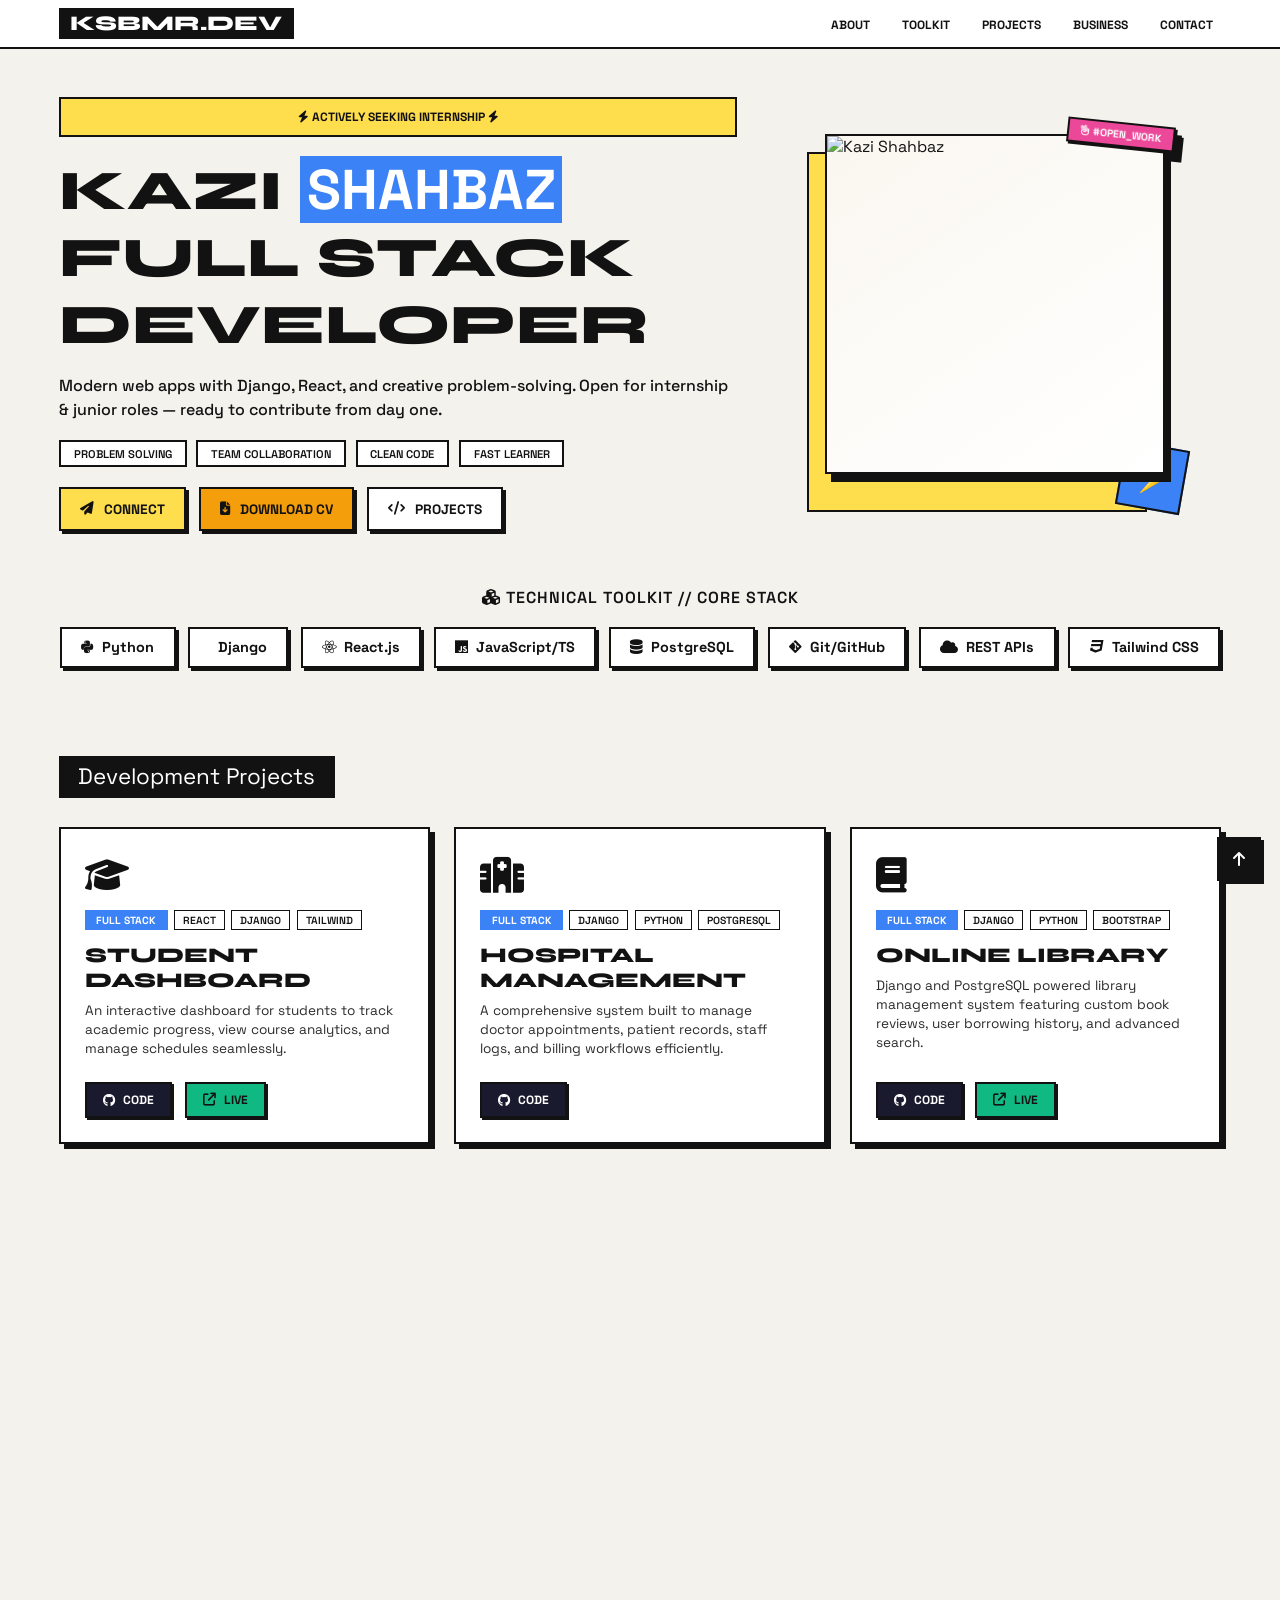
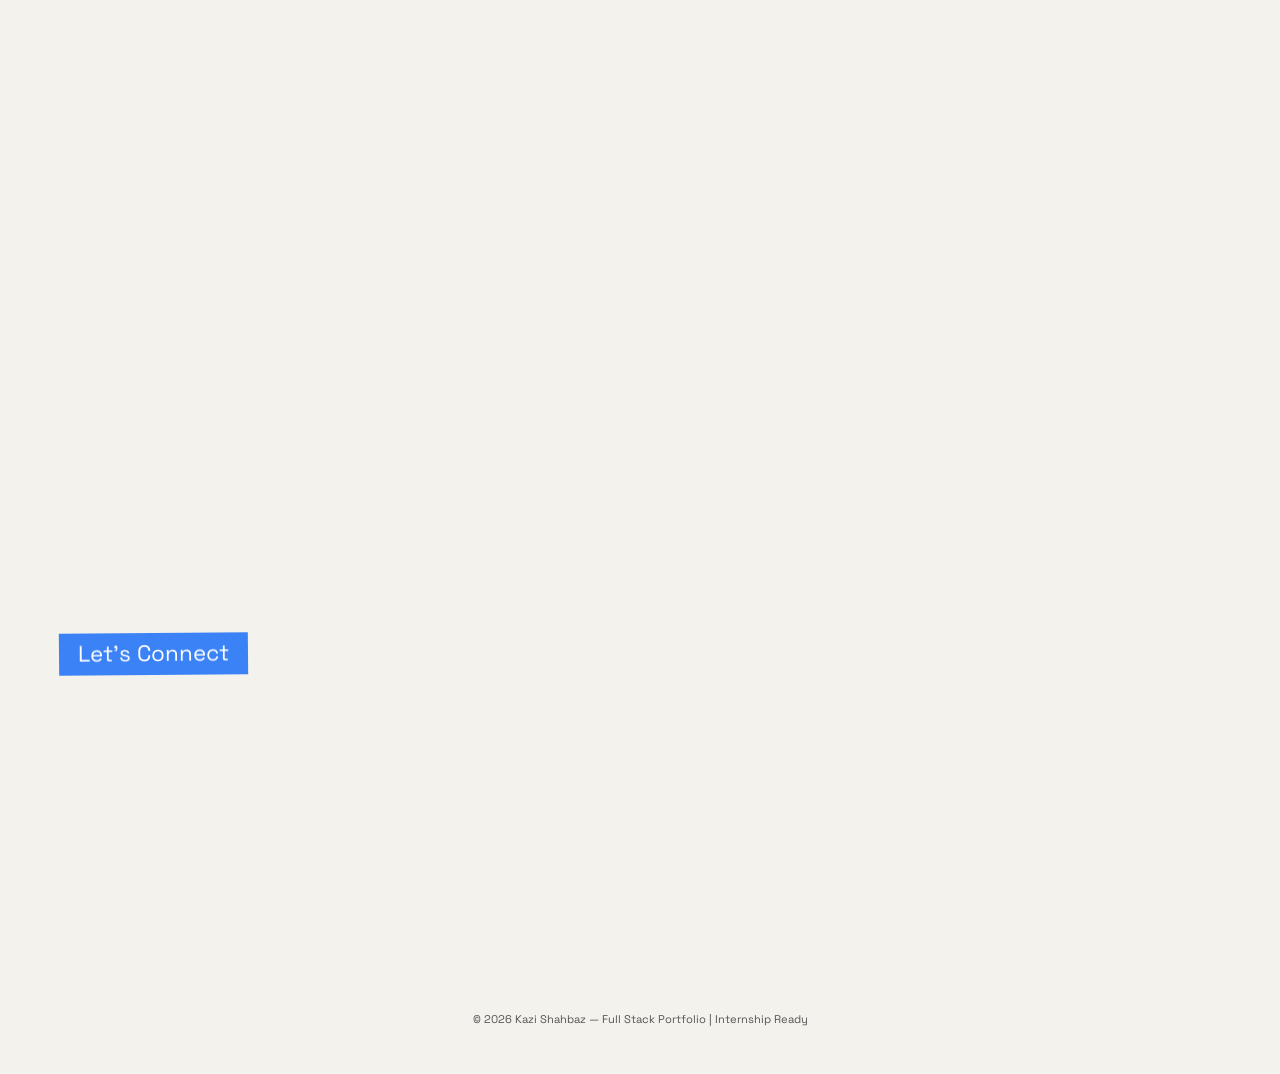
==== commit 3820b6a9: "Update fmt.Println message from 'Hello' to 'Goodbye'" ====
--- a/index.html
+++ b/index.html
@@ -1,1374 +1,920 @@
-<!DOCTYPE html>
-<html lang="en">
-<head>
-    <meta charset="UTF-8">
-    <meta name="viewport" content="width=device-width, initial-scale=1.0, viewport-fit=cover">
-    <title class="ksbmr-text">KSBMR | Project Portal</title>
-    
-    <!-- AOS CSS -->
-    <link href="https://unpkg.com/aos@2.3.1/dist/aos.css" rel="stylesheet">
-    <!-- Font Awesome 6 -->
-    <link rel="stylesheet" href="https://cdnjs.cloudflare.com/ajax/libs/font-awesome/6.0.0-beta3/css/all.min.css">
-    <!-- Google Fonts -->
-    <link href="https://fonts.googleapis.com/css2?family=Inter:opsz,wght@14..32,300;14..32,400;14..32,500;14..32,600;14..32,700&family=Space+Grotesk:wght@400;500;600;700&display=swap" rel="stylesheet">
-    <style>
-        * {
-            margin: 0;
-            padding: 0;
-            box-sizing: border-box;
-        }
-
-        :root {
-            --bg-primary: #eeedff;
-            --bg-secondary: #eff4f7;
-            --text-primary: #0f172a;
-            --text-secondary: #475569;
-            --accent: #6366f1;
-            --accent-dark: #4f46e5;
-            --accent-light: #e0e7ff;
-            --card-bg: #ffffff;
-            --border: #b3b3b3;
-            --shadow-sm: 0 10px 25px -5px rgba(0,0,0,0.05), 0 8px 10px -6px rgba(0,0,0,0.02);
-            --shadow-md: 0 20px 25px -12px rgba(0,0,0,0.1);
-            --shadow-lg: 0 25px 40px -12px rgba(0,0,0,0.25);
-            --transition: all 0.3s cubic-bezier(0.4, 0, 0.2, 1);
-            --badge-live: #10b981;
-            --badge-processing: #f59e0b;
-            --badge-github: #6b7280;
-        }
-
-        body.dark {
-            --bg-primary: #0f172a;
-            --bg-secondary: #1e293b;
-            --text-primary: #f1f5f9;
-            --text-secondary: #cbd5e1;
-            --card-bg: #1e293b;
-            --border: #334155;
-            --accent-light: #2e3a6b;
-            --shadow-sm: 0 10px 25px -5px rgba(0,0,0,0.3);
-            --shadow-md: 0 20px 35px -12px rgba(0,0,0,0.5);
-            --badge-live: #34d399;
-            --badge-processing: #fbbf24;
-        }
-
-        body {
-            font-family: 'Inter', sans-serif;
-            background-color: var(--bg-primary);
-            color: var(--text-primary);
-            transition: background-color 0.3s, color 0.2s;
-            overflow-x: hidden;
-            scroll-behavior: smooth;
-        }
-
-        h1, h2, h3, .logo, .nav-links a {
-            font-family: 'Space Grotesk', monospace;
-        }
-
-        /* Navbar */
-        .navbar {
-            position: fixed;
-            top: 0;
-            left: 0;
-            width: 100%;
-            background: rgba(var(--bg-primary-rgb), 0.85);
-            backdrop-filter: blur(12px);
-            z-index: 1000;
-            padding: 0.9rem 2rem;
-            transition: var(--transition);
-            border-bottom: 1px solid var(--border);
-        }
-        body:not(.dark) .navbar {
-            background: rgba(248, 250, 252, 0.9);
-        }
-        body.dark .navbar {
-            background: rgba(15, 23, 42, 0.92);
-        }
-        .navbar.scrolled {
-            padding: 0.6rem 2rem;
-            box-shadow: var(--shadow-sm);
-        }
-
-        .nav-container {
-            max-width: 1300px;
-            margin: 0 auto;
-            display: flex;
-            align-items: center;
-            justify-content: space-between;
-            position: relative;
-        }
-
-        .logo {
-            font-size: 1.8rem;
-            font-weight: 700;
-            background: linear-gradient(135deg, var(--accent), #a855f7);
-            -webkit-background-clip: text;
-            background-clip: text;
-            color: transparent;
-            letter-spacing: -0.02em;
-            text-decoration: none;
-            flex-shrink: 0;
-        }
-
-        .nav-links {
-            display: flex;
-            gap: 2rem;
-            align-items: center;
-            position: absolute;
-            left: 50%;
-            transform: translateX(-50%);
-        }
-        .nav-links a {
-            text-decoration: none;
-            font-weight: 500;
-            color: var(--text-primary);
-            transition: 0.2s;
-            font-size: 0.95rem;
-            position: relative;
-        }
-        .nav-links a:hover {
-            color: var(--accent);
-        }
-        .nav-links a::after {
-            content: '';
-            position: absolute;
-            bottom: -5px;
-            left: 0;
-            width: 0;
-            height: 2px;
-            background: var(--accent);
-            transition: width 0.25s ease;
-        }
-        .nav-links a:hover::after {
-            width: 100%;
-        }
-
-        .nav-controls {
-            display: flex;
-            align-items: center;
-            gap: 1rem;
-            flex-shrink: 0;
-        }
-        #darkmode-toggle {
-            background: var(--bg-secondary);
-            border: 1px solid var(--border);
-            font-size: 1.1rem;
-            cursor: pointer;
-            padding: 0.4rem 0.8rem;
-            border-radius: 2rem;
-            color: var(--text-primary);
-            transition: var(--transition);
-            display: flex;
-            align-items: center;
-            gap: 0.4rem;
-        }
-        #darkmode-toggle:hover {
-            background: var(--accent-light);
-        }
-
-        .hamburger {
-            display: none;
-            flex-direction: column;
-            justify-content: space-between;
-            width: 28px;
-            height: 20px;
-            cursor: pointer;
-            background: transparent;
-            border: none;
-            padding: 0;
-            z-index: 1001;
-        }
-        .hamburger span {
-            width: 100%;
-            height: 2.5px;
-            background-color: var(--text-primary);
-            transition: all 0.3s ease;
-            border-radius: 2px;
-        }
-        .hamburger.active span:nth-child(1) { transform: translateY(8.5px) rotate(45deg); }
-        .hamburger.active span:nth-child(2) { opacity: 0; }
-        .hamburger.active span:nth-child(3) { transform: translateY(-8.5px) rotate(-45deg); }
-
-        .mobile-menu {
-            position: fixed;
-            top: 0;
-            right: -100%;
-            width: 280px;
-            height: 100vh;
-            background: var(--bg-primary);
-            backdrop-filter: blur(16px);
-            z-index: 999;
-            padding: 5rem 2rem 2rem;
-            transition: right 0.3s cubic-bezier(0.4, 0, 0.2, 1);
-            box-shadow: -5px 0 20px rgba(0,0,0,0.1);
-            border-left: 1px solid var(--border);
-            display: flex;
-            flex-direction: column;
-            gap: 1.8rem;
-        }
-        body.dark .mobile-menu {
-            background: rgba(15, 23, 42, 0.98);
-        }
-        .mobile-menu.active { right: 0; }
-        .mobile-menu a {
-            text-decoration: none;
-            font-size: 1.2rem;
-            font-weight: 500;
-            color: var(--text-primary);
-            padding: 0.5rem 0;
-            transition: 0.2s;
-            border-bottom: 1px solid var(--border);
-        }
-        .mobile-menu a:hover {
-            color: var(--accent);
-            padding-left: 0.5rem;
-        }
-        .mobile-menu .mobile-dark-toggle {
-            margin-top: 1rem;
-            display: flex;
-            align-items: center;
-            gap: 0.8rem;
-            background: var(--bg-secondary);
-            border: 1px solid var(--border);
-            padding: 0.6rem 1rem;
-            border-radius: 2rem;
-            width: fit-content;
-            cursor: pointer;
-        }
-        .menu-overlay {
-            position: fixed;
-            top: 0;
-            left: 0;
-            width: 100%;
-            height: 100%;
-            background: rgba(0,0,0,0.5);
-            z-index: 998;
-            opacity: 0;
-            visibility: hidden;
-            transition: 0.3s;
-        }
-        .menu-overlay.active { opacity: 1; visibility: visible; }
-
-        @media (max-width: 920px) {
-            .nav-links { display: none; }
-            .hamburger { display: flex; }
-            .nav-container { justify-content: space-between; }
-            .nav-controls { gap: 1rem; }
-        }
-
-        /* Hero Section */
-        .hero {
-            min-height: 100vh;
-            display: flex;
-            align-items: center;
-            justify-content: center;
-            position: relative;
-            overflow: hidden;
-            padding: 6rem 2rem 4rem;
-            background: linear-gradient(135deg, #f8fafc 0%, #eef2ff 40%, #e0e7ff 100%);
-        }
-        body.dark .hero {
-            background: linear-gradient(135deg, #0f172a 0%, #1e1b4b 100%);
-        }
-        .hero::before {
-            content: '';
-            position: absolute;
-            top: 0;
-            left: 0;
-            width: 100%;
-            height: 100%;
-            background: radial-gradient(circle at 30% 40%, rgba(99,102,241,0.2) 0%, transparent 60%);
-            animation: pulseGlow 6s ease-in-out infinite;
-            pointer-events: none;
-        }
-        @keyframes pulseGlow {
-            0%, 100% { opacity: 0.4; transform: scale(1); }
-            50% { opacity: 0.7; transform: scale(1.05); }
-        }
-        #particle-canvas {
-            position: absolute;
-            top: 0;
-            left: 0;
-            width: 100%;
-            height: 100%;
-            pointer-events: none;
-            z-index: 0;
-        }
-        .hero-container {
-            max-width: 1300px;
-            width: 100%;
-            display: flex;
-            align-items: center;
-            justify-content: space-between;
-            gap: 3rem;
-            flex-wrap: wrap;
-            z-index: 2;
-            position: relative;
-        }
-        .hero-content {
-            flex: 1;
-            min-width: 280px;
-        }
-        .hero-content h1 {
-            font-size: 3.5rem;
-            font-weight: 700;
-            margin-bottom: 0.5rem;
-            background: linear-gradient(135deg, var(--text-primary), var(--accent));
-            -webkit-background-clip: text;
-            background-clip: text;
-            color: transparent;
-        }
-        .creative-tagline {
-            font-size: 1.6rem;
-            font-weight: 600;
-            margin: 0.8rem 0;
-            color: var(--accent);
-        }
-        .tagline-desc {
-            font-size: 1.1rem;
-            margin: 1rem 0;
-            color: var(--text-secondary);
-            max-width: 500px;
-        }
-        .btn-group {
-            display: flex;
-            gap: 1rem;
-            margin-top: 1.5rem;
-            flex-wrap: wrap;
-        }
-        .btn {
-            padding: 0.8rem 1.8rem;
-            border-radius: 40px;
-            font-weight: 600;
-            text-decoration: none;
-            transition: var(--transition);
-            display: inline-flex;
-            align-items: center;
-            gap: 0.5rem;
-        }
-        .btn-primary {
-            background: var(--accent);
-            color: white;
-            border: none;
-        }
-        .btn-primary:hover {
-            background: var(--accent-dark);
-            transform: translateY(-3px);
-            box-shadow: 0 10px 20px -8px var(--accent);
-        }
-        .btn-outline {
-            border: 2px solid var(--accent);
-            color: var(--accent);
-            background: transparent;
-        }
-        .btn-outline:hover {
-            background: var(--accent);
-            color: white;
-            transform: translateY(-3px);
-        }
-        .social-connect {
-            margin-top: 2rem;
-            padding-top: 0.5rem;
-        }
-        .connect-label {
-            font-size: 0.85rem;
-            font-weight: 500;
-            letter-spacing: 0.5px;
-            color: var(--text-secondary);
-            margin-bottom: 1rem;
-            display: inline-block;
-            position: relative;
-        }
-        .connect-label::after {
-            content: '';
-            position: absolute;
-            bottom: -4px;
-            left: 0;
-            width: 30px;
-            height: 2px;
-            background: var(--accent);
-            border-radius: 2px;
-        }
-        .social-icons-wrapper {
-            display: flex;
-            gap: 1.2rem;
-            flex-wrap: wrap;
-            align-items: center;
-        }
-        .social-icon-link {
-            display: flex;
-            align-items: center;
-            justify-content: center;
-            width: 44px;
-            height: 44px;
-            border-radius: 50%;
-            background: var(--bg-secondary);
-            color: var(--text-primary);
-            text-decoration: none;
-            transition: all 0.3s ease;
-            border: 1px solid #4D4D4D;
-            font-size: 1.4rem;
-        }
-        .social-icon-link:hover {
-            transform: translateY(-4px) scale(1.08);
-            background: var(--accent);
-            color: white;
-            border-color: var(--accent);
-            box-shadow: 0 8px 20px rgba(99, 102, 241, 0.2);
-        }
-        .hero-image {
-            flex: 1;
-            display: flex;
-            justify-content: flex-end;
-            align-items: center;
-            padding: 20px;
-        }
-        .img-placeholder {
-            width: 350px;
-            height: 350px;
-            background: linear-gradient(90deg, rgba(192, 192, 252, 1) 26%, rgba(161, 161, 250, 1) 69%);
-            border-radius: 35% 65% 70% 30% / 35% 40% 60% 65%;
-            display: flex;
-            align-items: flex-end;
-            justify-content: center;
-            box-shadow: var(--shadow-md);
-            overflow: hidden;
-        }
-        .img-placeholder img {
-            margin-right: 26px;
-            width: 100%;
-            height: 100%;
-            object-fit: cover;
-            display: block;
-        }
-        @media (max-width: 768px) {
-            .hero-content h1 { font-size: 2.5rem; }
-            .creative-tagline { font-size: 1.2rem; }
-            .hero-container { flex-direction: column-reverse; text-align: center; }
-            .btn-group { justify-content: center; }
-            .social-connect { text-align: center; }
-            .connect-label::after { left: 50%; transform: translateX(-50%); width: 40px; }
-            .social-icons-wrapper { justify-content: center; }
-        }
-
-        /* Sections */
-        section {
-            background: var(--bg-secondary);
-            padding: 5rem 2rem;
-            max-width: 1300px;
-            margin: 0 auto;
-        }
-        .section-title {
-            font-size: 2.5rem;
-            font-weight: 700;
-            text-align: center;
-            margin-bottom: 0.5rem;
-            position: relative;
-        }
-        .section-subtitle {
-            text-align: center;
-            color: var(--text-secondary);
-            font-size: 1.1rem;
-            margin-bottom: 3rem;
-            max-width: 600px;
-            margin-left: auto;
-            margin-right: auto;
-        }
-        .section-title::after {
-            content: '';
-            width: 70px;
-            height: 4px;
-            background: var(--accent);
-            display: block;
-            margin: 0.8rem auto 0;
-            border-radius: 4px;
-        }
-
-        /* Technical Expertise */
-        .expertise-tab-container {
-            background: var(--card-bg);
-            border-radius: 2rem;
-            padding: 2rem;
-            border: 1px solid var(--border);
-            transition: var(--transition);
-        }
-        .tab-nav {
-            display: flex;
-            justify-content: center;
-            flex-wrap: wrap;
-            gap: 0.75rem;
-            margin-bottom: 2rem;
-        }
-        .tab-btn {
-            background: transparent;
-            border: 1px solid var(--border);
-            padding: 0.6rem 1.5rem;
-            border-radius: 40px;
-            font-weight: 600;
-            font-size: 0.9rem;
-            cursor: pointer;
-            transition: var(--transition);
-            color: var(--text-secondary);
-            font-family: inherit;
-        }
-        .tab-btn:hover {
-            border-color: var(--accent);
-            color: var(--accent);
-        }
-        .tab-btn.active {
-            background: var(--accent);
-            border-color: var(--accent);
-            color: white;
-            box-shadow: 0 4px 12px rgba(99, 102, 241, 0.3);
-        }
-        .tab-content {
-            display: none;
-            animation: fadeIn 0.3s ease-out;
-        }
-        .tab-content.active {
-            display: block;
-        }
-        @keyframes fadeIn {
-            from { opacity: 0; transform: translateY(10px); }
-            to { opacity: 1; transform: translateY(0); }
-        }
-        .skills-grid-icon {
-            display: grid;
-            grid-template-columns: repeat(auto-fill, minmax(140px, 1fr));
-            gap: 1.5rem;
-        }
-        .skill-icon-card {
-            background: var(--bg-secondary);
-            border-radius: 1rem;
-            padding: 1.5rem 1rem;
-            text-align: center;
-            border: 1px solid var(--border);
-            transition: var(--transition);
-            box-shadow: var(--shadow-sm);
-        }
-        .skill-icon-card:hover {
-            transform: translateY(-5px);
-            box-shadow: var(--shadow-md);
-            border-color: var(--accent);
-        }
-        .skill-icon-card i {
-            font-size: 2.5rem;
-            margin-bottom: 0.75rem;
-            display: inline-block;
-        }
-        .skill-icon-card span {
-            font-size: 1rem;
-            font-weight: 600;
-            display: block;
-        }
-        @media (max-width: 640px) {
-            .skills-grid-icon { grid-template-columns: repeat(2, 1fr); gap: 1rem; }
-            .skill-icon-card { padding: 1rem 0.5rem; }
-            .skill-icon-card i { font-size: 2rem; }
-        }
-
-        /* About */
-        .about-grid {
-            display: flex;
-            flex-wrap: wrap;
-            gap: 3rem;
-            align-items: center;
-        }
-        .about-text { flex: 1.5; }
-        .about-text p {
-            font-size: 1.1rem;
-            line-height: 1.6;
-            color: var(--text-secondary);
-            margin-bottom: 1rem;
-        }
-        .soft-skills {
-            flex: 1;
-            display: grid;
-            grid-template-columns: repeat(auto-fit, minmax(130px, 1fr));
-            gap: 1.2rem;
-        }
-        .soft-card {
-            background: var(--card-bg);
-            padding: 1.2rem;
-            text-align: center;
-            border-radius: 1.2rem;
-            box-shadow: var(--shadow-sm);
-            border: 1px solid var(--border);
-            transition: var(--transition);
-        }
-        .soft-card:hover { transform: translateY(-5px); }
-        .soft-card i {
-            font-size: 2rem;
-            color: var(--accent);
-            margin-bottom: 0.5rem;
-        }
-
-        /* Projects Grid */
-        .filter-tabs {
-            display: flex;
-            justify-content: center;
-            gap: 1rem;
-            margin-bottom: 2.5rem;
-            flex-wrap: wrap;
-        }
-        .filter-btn {
-            background: transparent;
-            border: 1px solid var(--border);
-            padding: 0.5rem 1.5rem;
-            border-radius: 40px;
-            font-weight: 600;
-            cursor: pointer;
-            transition: var(--transition);
-            color: var(--text-primary);
-        }
-        .filter-btn.active, .filter-btn:hover {
-            background: var(--accent);
-            color: white;
-            border-color: var(--accent);
-        }
-        .projects-grid {
-            display: grid;
-            grid-template-columns: repeat(auto-fill, minmax(340px, 1fr));
-            gap: 2rem;
-        }
-        .project-card {
-            background: var(--card-bg);
-            border-radius: 1.5rem;
-            overflow: hidden;
-            transition: var(--transition);
-            box-shadow: var(--shadow-sm);
-            border: 1px solid var(--border);
-            cursor: pointer;
-            position: relative;
-        }
-        .project-card:hover {
-            transform: translateY(-8px) scale(1.02);
-            box-shadow: var(--shadow-md);
-        }
-        /* Click hint on hover */
-        .project-card::after {
-            content: '🔍 Click for details';
-            position: absolute;
-            bottom: 12px;
-            right: 16px;
-            font-size: 0.7rem;
-            background: var(--accent);
-            color: white;
-            padding: 0.2rem 0.6rem;
-            border-radius: 20px;
-            opacity: 0;
-            transition: opacity 0.2s ease;
-            pointer-events: none;
-            z-index: 5;
-        }
-        .project-card:hover::after {
-            opacity: 0.9;
-        }
-        .project-preview {
-            height: 160px;
-            background: linear-gradient(135deg, var(--accent-light), var(--bg-secondary));
-            display: flex;
-            flex-direction: column;
-            align-items: center;
-            justify-content: center;
-            position: relative;
-        }
-        .preview-icon {
-            font-size: 4rem;
-            color: var(--accent);
-            margin-bottom: 0.5rem;
-        }
-        .category-badge {
-            position: absolute;
-            top: 12px;
-            right: 16px;
-            font-size: 0.7rem;
-            padding: 0.2rem 0.7rem;
-            border-radius: 20px;
-            background: rgba(0,0,0,0.5);
-            color: white;
-            font-weight: 500;
-            backdrop-filter: blur(4px);
-        }
-        .project-content { padding: 1.5rem; }
-        .project-header {
-            display: flex;
-            justify-content: space-between;
-            align-items: center;
-            flex-wrap: wrap;
-            margin-bottom: 0.5rem;
-        }
-        .status-badge {
-            font-size: 0.7rem;
-            padding: 0.2rem 0.7rem;
-            border-radius: 20px;
-            font-weight: 600;
-        }
-        .status-live { background: var(--badge-live); color: white; }
-        .status-processing { background: var(--badge-processing); color: white; }
-        .status-github { background: var(--badge-github); color: white; }
-        .tech-icons {
-            display: flex;
-            gap: 0.6rem;
-            flex-wrap: wrap;
-            margin: 0.8rem 0;
-        }
-        .tech-icons i { font-size: 1.3rem; color: var(--accent); }
-
-        /* ===== PROJECT MODAL ===== */
-        .project-modal {
-            position: fixed;
-            top: 0;
-            left: 0;
-            width: 100%;
-            height: 100%;
-            background: rgba(0, 0, 0, 0.85);
-            backdrop-filter: blur(8px);
-            z-index: 2000;
-            display: flex;
-            align-items: center;
-            justify-content: center;
-            opacity: 0;
-            visibility: hidden;
-            transition: all 0.3s ease;
-        }
-        .project-modal.active {
-            opacity: 1;
-            visibility: visible;
-        }
-        .modal-container {
-            background: var(--card-bg);
-            border-radius: 2rem;
-            max-width: 900px;
-            width: 90%;
-            max-height: 85vh;
-            overflow-y: auto;
-            position: relative;
-            animation: modalSlideIn 0.3s ease;
-            border: 1px solid var(--border);
-            box-shadow: var(--shadow-lg);
-        }
-        @keyframes modalSlideIn {
-            from { transform: translateY(30px) scale(0.95); opacity: 0; }
-            to { transform: translateY(0) scale(1); opacity: 1; }
-        }
-        .modal-close {
-            position: absolute;
-            top: 1rem;
-            right: 1.2rem;
-            font-size: 1.5rem;
-            cursor: pointer;
-            color: var(--text-secondary);
-            transition: var(--transition);
-            z-index: 10;
-            background: var(--bg-secondary);
-            width: 36px;
-            height: 36px;
-            border-radius: 50%;
-            display: flex;
-            align-items: center;
-            justify-content: center;
-        }
-        .modal-close:hover {
-            color: var(--accent);
-            transform: rotate(90deg);
-            background: var(--accent-light);
-        }
-        .modal-gallery {
-            display: flex;
-            gap: 1rem;
-            padding: 1.5rem;
-            background: var(--bg-secondary);
-            border-radius: 1.5rem;
-            margin: 1.5rem;
-            overflow-x: auto;
-            scroll-snap-type: x mandatory;
-        }
-        .gallery-img {
-            min-width: 200px;
-            height: 150px;
-            background: linear-gradient(135deg, var(--accent-light), var(--border));
-            border-radius: 1rem;
-            display: flex;
-            align-items: center;
-            justify-content: center;
-            font-size: 2.5rem;
-            color: var(--accent);
-            scroll-snap-align: start;
-            border: 1px solid var(--border);
-        }
-        .modal-content {
-            padding: 0 1.5rem 1.5rem 1.5rem;
-        }
-        .modal-title {
-            font-size: 1.8rem;
-            font-weight: 700;
-            margin-bottom: 0.5rem;
-            color: var(--accent);
-        }
-        .modal-meta {
-            display: flex;
-            gap: 1rem;
-            flex-wrap: wrap;
-            margin-bottom: 1rem;
-            align-items: center;
-        }
-        .modal-tech {
-            display: flex;
-            gap: 0.8rem;
-            flex-wrap: wrap;
-            margin: 1rem 0;
-        }
-        .modal-tech span {
-            background: var(--bg-secondary);
-            padding: 0.3rem 1rem;
-            border-radius: 20px;
-            font-size: 0.8rem;
-            font-weight: 500;
-            color: var(--accent);
-            border: 1px solid var(--border);
-        }
-        .modal-description {
-            color: var(--text-secondary);
-            line-height: 1.6;
-            margin-bottom: 1.5rem;
-        }
-        .modal-buttons {
-            display: flex;
-            gap: 1rem;
-            margin-top: 1rem;
-            flex-wrap: wrap;
-        }
-        .modal-btn {
-            padding: 0.7rem 1.5rem;
-            border-radius: 2rem;
-            text-decoration: none;
-            font-weight: 600;
-            transition: var(--transition);
-            display: inline-flex;
-            align-items: center;
-            gap: 0.5rem;
-        }
-        .modal-btn-github {
-            background: var(--bg-secondary);
-            border: 1px solid var(--border);
-            color: var(--text-primary);
-        }
-        .modal-btn-live {
-            background: var(--accent);
-            color: white;
-        }
-        .modal-btn-live.disabled {
-            background: var(--border);
-            cursor: not-allowed;
-            opacity: 0.6;
-        }
-        .modal-btn:hover:not(.disabled) {
-            transform: translateY(-2px);
-        }
-        .modal-hint {
-            text-align: center;
-            font-size: 0.7rem;
-            color: var(--text-secondary);
-            margin-top: 1rem;
-            padding-top: 0.5rem;
-            border-top: 1px solid var(--border);
-        }
-        @media (max-width: 640px) {
-            .modal-gallery { margin: 1rem; padding: 1rem; }
-            .gallery-img { min-width: 150px; height: 120px; font-size: 2rem; }
-            .modal-title { font-size: 1.4rem; }
-        }
-
-        /* Business, Contact */
-        .business-grid {
-            display: grid;
-            grid-template-columns: repeat(auto-fit, minmax(340px, 1fr));
-            gap: 2rem;
-        }
-        .business-card {
-            background: var(--card-bg);
-            border-radius: 1.5rem;
-            overflow: hidden;
-            transition: var(--transition);
-            box-shadow: var(--shadow-sm);
-            border: 1px solid var(--border);
-        }
-        .business-card:hover {
-            transform: translateY(-6px);
-            box-shadow: var(--shadow-md);
-        }
-        .business-preview {
-            height: 180px;
-            background: linear-gradient(145deg, var(--accent-dark), var(--accent-light));
-            display: flex;
-            align-items: center;
-            justify-content: center;
-            color: white;
-            font-size: 4rem;
-        }
-        .business-content { padding: 1.5rem; }
-        .business-content h3 {
-            font-size: 1.5rem;
-            margin-bottom: 0.3rem;
-            color: var(--accent);
-        }
-        .business-type {
-            font-size: 0.8rem;
-            color: var(--text-secondary);
-            margin-bottom: 0.8rem;
-        }
-        .business-link {
-            display: inline-block;
-            margin-top: 1rem;
-            padding: 0.6rem 1.2rem;
-            background: var(--accent);
-            color: white;
-            border-radius: 2rem;
-            text-decoration: none;
-            font-weight: 600;
-            transition: var(--transition);
-        }
-        .business-link:hover {
-            background: var(--accent-dark);
-            transform: translateX(5px);
-        }
-        .contact-wrapper {
-            display: flex;
-            flex-wrap: wrap;
-            gap: 3rem;
-            justify-content: space-between;
-        }
-        .contact-form {
-            flex: 1.5;
-            background: var(--card-bg);
-            padding: 2rem;
-            border-radius: 1.5rem;
-            box-shadow: var(--shadow-sm);
-        }
-        .form-group { margin-bottom: 1.2rem; }
-        input, textarea {
-            width: 100%;
-            padding: 1rem;
-            background: var(--bg-secondary);
-            border: 1px solid var(--border);
-            border-radius: 1rem;
-            font-family: inherit;
-            color: var(--text-primary);
-        }
-        button[type="submit"] {
-            background: var(--accent);
-            border: none;
-            padding: 0.9rem;
-            width: 100%;
-            border-radius: 2rem;
-            font-weight: bold;
-            color: white;
-            cursor: pointer;
-            transition: var(--transition);
-        }
-        .social-links {
-            flex: 1;
-            display: flex;
-            flex-direction: column;
-            gap: 1.5rem;
-            justify-content: center;
-        }
-        .social-icon {
-            display: flex;
-            align-items: center;
-            gap: 1rem;
-            font-size: 1.1rem;
-            text-decoration: none;
-            color: var(--text-primary);
-            transition: var(--transition);
-        }
-        .social-icon i {
-            font-size: 2rem;
-            color: var(--accent);
-        }
-        footer {
-            text-align: center;
-            padding: 2rem;
-            border-top: 1px solid var(--border);
-            background: var(--bg-secondary);
-        }
-    </style>
-</head>
-<body>
-
-<nav class="navbar" id="navbar">
-    <div class="nav-container">
-        <a href="#home" class="logo">KSBMR</a>
-        <div class="nav-links">
-            <a href="#home">Home</a>
-            <a href="#about">About</a>
-            <a href="#expertise">Skills</a>
-            <a href="#projects">Projects</a>
-            <a href="#business">Business</a>
-            <a href="#contact">Contact</a>
-        </div>
-        <div class="nav-controls">
-            <button id="darkmode-toggle" aria-label="Dark mode"><i class="fas fa-moon"></i></button>
-            <button class="hamburger" id="hamburger" aria-label="Menu"><span></span><span></span><span></span></button>
-        </div>
-    </div>
-</nav>
-
-<div class="mobile-menu" id="mobileMenu">
-    <a href="#home">Home</a>
-    <a href="#about">About</a>
-    <a href="#expertise">Skills</a>
-    <a href="#projects">Projects</a>
-    <a href="#business">Business</a>
-    <a href="#contact">Contact</a>
-    <div class="mobile-dark-toggle" id="mobileDarkToggle"><i class="fas fa-moon"></i> <span>Dark Mode</span></div>
-</div>
-<div class="menu-overlay" id="menuOverlay"></div>
-
-<!-- Hero Section -->
-<section id="home" class="hero">
-    <canvas id="particle-canvas"></canvas>
-    <div class="hero-container">
-        <div class="hero-content" data-aos="fade-right" data-aos-duration="1000">
-            <h1>Kazi Shahbaz</h1>
-            <div class="creative-tagline">Full Stack Developer | Mathematics Graduate</div>
-            <p class="tagline-desc">Passionate about building modern, efficient, and responsive web applications by blending mathematics, clean code, and full-stack development with Django and React.</p>
-            <div class="btn-group">
-                <a href="#projects" class="btn btn-primary"><i class="fas fa-arrow-right"></i> View Projects</a>
-                <a href="#contact" class="btn btn-outline"><i class="fas fa-paper-plane"></i> Contact Me</a>
-            </div>
-            <div class="social-connect">
-                <div class="connect-label">Connect with me</div>
-                <div class="social-icons-wrapper">
-                    <a href="https://www.facebook.com/shahbaz.rafi.507" target="_blank" class="social-icon-link"><i class="fab fa-facebook-f"></i></a>
-                    <a href="https://www.linkedin.com/in/shahbaz-rafi-99335326a/" target="_blank" class="social-icon-link"><i class="fab fa-linkedin-in"></i></a>
-                    <a href="https://github.com/KSBMR/" target="_blank" class="social-icon-link"><i class="fab fa-github"></i></a>
-                    <a href="https://www.youtube.com/@tooncoder-l8w" target="_blank" class="social-icon-link"><i class="fab fa-youtube"></i></a>
-                </div>
-            </div>
-        </div>
-        <div class="hero-image" data-aos="fade-left" data-aos-duration="1000">
-            <div class="img-placeholder"><img src="por_img.png" alt="Kazi Shahbaz"></div>
-        </div>
-    </div>
-</section>
-
-<!-- About Section -->
-<section id="about">
-    <h2 class="section-title" data-aos="fade-up">About Me</h2>
-    <div class="about-grid">
-        <div class="about-text" data-aos="fade-up" data-aos-delay="100">
-            <p>I am Kazi Shahbaz, a mathematics graduate and aspiring full stack developer with a strong passion for problem-solving and modern web development. I build clean and scalable web applications using Python (Django) and React, focusing on responsive design and efficient backend architecture.</p>
-            <p>Currently, I am seeking remote or on-site opportunities where I can grow as a developer and contribute to real-world projects while continuously improving my technical skills.</p>
-        </div>
-        <div class="soft-skills" data-aos="fade-up" data-aos-delay="200">
-            <div class="soft-card"><i class="fas fa-brain"></i><br>Problem Solving</div>
-            <div class="soft-card"><i class="fas fa-chart-line"></i><br>Analytical Thinking</div>
-            <div class="soft-card"><i class="fas fa-users"></i><br>Team Collaboration</div>
-            <div class="soft-card"><i class="fas fa-comments"></i><br>Communication</div>
-            <div class="soft-card"><i class="fas fa-laptop-code"></i><br>Clean Coding</div>
-            <div class="soft-card"><i class="fas fa-sync-alt"></i><br>Adaptability</div>
-        </div>
-    </div>
-</section>
-
-<!-- Technical Expertise Section -->
-<section id="expertise">
-    <h2 class="section-title" data-aos="fade-up">Technical Expertise</h2>
-    <p class="section-subtitle" data-aos="fade-up" data-aos-delay="50">Modern tools & frameworks — crafted with precision and creativity.</p>
-    <div class="expertise-tab-container" data-aos="fade-up" data-aos-delay="100">
-        <div class="tab-nav">
-            <button class="tab-btn active" data-tab="all">All</button>
-            <button class="tab-btn" data-tab="frontend">Frontend</button>
-            <button class="tab-btn" data-tab="backend">Backend</button>
-            <button class="tab-btn" data-tab="tools">Tools</button>
-        </div>
-        <div id="tab-all" class="tab-content active"><div class="skills-grid-icon" id="all-grid"></div></div>
-        <div id="tab-frontend" class="tab-content"><div class="skills-grid-icon" id="frontend-grid"></div></div>
-        <div id="tab-backend" class="tab-content"><div class="skills-grid-icon" id="backend-grid"></div></div>
-        <div id="tab-tools" class="tab-content"><div class="skills-grid-icon" id="tools-grid"></div></div>
-    </div>
-</section>
-
-<!-- Projects Section -->
-<section id="projects">
-    <h2 class="section-title" data-aos="fade-up">Development Projects</h2>
-    <div class="filter-tabs" id="filter-tabs">
-        <button class="filter-btn active" data-category="all">All Projects</button>
-        <button class="filter-btn" data-category="own">Own Created</button>
-        <button class="filter-btn" data-category="ai">AI Created</button>
-    </div>
-    <div class="projects-grid" id="projects-grid"></div>
-</section>
-
-<!-- Project Modal -->
-<div id="projectModal" class="project-modal">
-    <div class="modal-container">
-        <div class="modal-close" id="modalClose"><i class="fas fa-times"></i></div>
-        <div id="modalGallery" class="modal-gallery"></div>
-        <div class="modal-content">
-            <h2 id="modalTitle" class="modal-title"></h2>
-            <div class="modal-meta">
-                <span id="modalStatus" class="status-badge"></span>
-                <span id="modalCategory"><i class="fas fa-tag"></i> </span>
-            </div>
-            <div id="modalTech" class="modal-tech"></div>
-            <p id="modalDescription" class="modal-description"></p>
-            <div id="modalButtons" class="modal-buttons"></div>
-            <div class="modal-hint">
-                <i class="fas fa-mouse-pointer"></i> Click outside, press ESC, or click ✕ to close
-            </div>
-        </div>
-    </div>
-</div>
-
-<!-- Business Section -->
-<section id="business">
-    <h2 class="section-title" data-aos="fade-up">Business Solutions</h2>
-    <div class="business-grid" id="business-grid"></div>
-</section>
-
-<!-- Contact Section -->
-<section id="contact">
-    <h2 class="section-title" data-aos="fade-up">Let's Connect</h2>
-    <div class="contact-wrapper">
-        <div class="contact-form" data-aos="fade-right">
-            <form id="contactForm">
-                <div class="form-group"><input type="text" id="name" placeholder="Your Name" required></div>
-                <div class="form-group"><input type="email" id="email" placeholder="Email Address" required></div>
-                <div class="form-group"><textarea rows="4" id="message" placeholder="Tell me about your project..." required></textarea></div>
-                <button type="submit"><i class="fas fa-paper-plane"></i> Send Message</button>
-                <div id="form-feedback" style="margin-top: 1rem; text-align: center;"></div>
-            </form>
-        </div>
-        <div class="social-links" data-aos="fade-left">
-            <a href="https://github.com/KSBMR" class="social-icon"><i class="fab fa-github"></i> github.com/KSBMR</a>
-            <a href="#" class="social-icon"><i class="fab fa-linkedin"></i> linkedin.com/in/kazi-shahbaz</a>
-            <a href="#" class="social-icon"><i class="fas fa-envelope"></i> kazi@devportfolio.me</a>
-        </div>
-    </div>
-</section>
-<footer><p>© 2025 Kazi Shahbaz — Crafting interactive web experiences with precision & creativity</p></footer>
-
-<script src="https://unpkg.com/aos@2.3.1/dist/aos.js"></script>
-<script>
-    AOS.init({ duration: 800, once: true, offset: 100 });
-
-    // Navbar scroll
-    const navbar = document.getElementById('navbar');
-    window.addEventListener('scroll', () => { if (window.scrollY > 50) navbar.classList.add('scrolled'); else navbar.classList.remove('scrolled'); });
-
-    // Dark Mode
-    const darkToggle = document.getElementById('darkmode-toggle');
-    const mobileDarkToggle = document.getElementById('mobileDarkToggle');
-    function toggleDarkMode() {
-        document.body.classList.toggle('dark');
-        const icon = darkToggle.querySelector('i');
-        const mobileIcon = mobileDarkToggle?.querySelector('i');
-        if (document.body.classList.contains('dark')) {
-            if (icon) { icon.classList.remove('fa-moon'); icon.classList.add('fa-sun'); }
-            if (mobileIcon) { mobileIcon.classList.remove('fa-moon'); mobileIcon.classList.add('fa-sun'); }
-        } else {
-            if (icon) { icon.classList.remove('fa-sun'); icon.classList.add('fa-moon'); }
-            if (mobileIcon) { mobileIcon.classList.remove('fa-sun'); mobileIcon.classList.add('fa-moon'); }
-        }
-    }
-    darkToggle.addEventListener('click', toggleDarkMode);
-    if(mobileDarkToggle) mobileDarkToggle.addEventListener('click', toggleDarkMode);
-
-    // Mobile Menu
-    const hamburger = document.getElementById('hamburger'); const mobileMenu = document.getElementById('mobileMenu'); const menuOverlay = document.getElementById('menuOverlay');
-    function closeMenu() { hamburger.classList.remove('active'); mobileMenu.classList.remove('active'); menuOverlay.classList.remove('active'); }
-    function openMenu() { hamburger.classList.add('active'); mobileMenu.classList.add('active'); menuOverlay.classList.add('active'); }
-    hamburger.addEventListener('click', () => { if (mobileMenu.classList.contains('active')) closeMenu(); else openMenu(); });
-    menuOverlay.addEventListener('click', closeMenu);
-    document.querySelectorAll('.mobile-menu a').forEach(link => { link.addEventListener('click', (e) => { closeMenu(); const hash = link.getAttribute('href'); if (hash && hash.startsWith('#')) { e.preventDefault(); const target = document.querySelector(hash); if (target) target.scrollIntoView({ behavior: 'smooth', block: 'start' }); } }); });
-
-    // Skills Data
-    const skillsData = {
-        frontend: [
-            { name: "HTML5", icon: "fab fa-html5", color: "#E44D26" },
-            { name: "CSS3", icon: "fab fa-css3-alt", color: "#264de4" },
-            { name: "JavaScript", icon: "fab fa-js", color: "#F7DF1E" },
-            { name: "React", icon: "fab fa-react", color: "#61DAFB" }
-        ],
-        backend: [
-            { name: "Python", icon: "fab fa-python", color: "#3776AB" },
-            { name: "Django", icon: "fab fa-python", color: "#092E20" },
-            { name: "PostgreSQL", icon: "fas fa-database", color: "#336791" },
-            { name: "REST APIs", icon: "fas fa-exchange-alt", color: "#FF6C37" }
-        ],
-        tools: [
-            { name: "Git", icon: "fab fa-git-alt", color: "#F05032" },
-            { name: "GitHub", icon: "fab fa-github", color: "#181717" },
-            { name: "VS Code", icon: "fas fa-code", color: "#007ACC" },
-            { name: "Vercel", icon: "fas fa-cloud-upload-alt", color: "#000000" }
-        ]
-    };
-    const allSkills = [...skillsData.frontend, ...skillsData.backend, ...skillsData.tools];
-    function createSkillCard(skill) { return `<div class="skill-icon-card"><i class="${skill.icon}" style="color: ${skill.color};"></i><span>${skill.name}</span></div>`; }
-    document.getElementById('all-grid').innerHTML = allSkills.map(createSkillCard).join('');
-    document.getElementById('frontend-grid').innerHTML = skillsData.frontend.map(createSkillCard).join('');
-    document.getElementById('backend-grid').innerHTML = skillsData.backend.map(createSkillCard).join('');
-    document.getElementById('tools-grid').innerHTML = skillsData.tools.map(createSkillCard).join('');
-
-    // Tab switching
-    const tabBtns = document.querySelectorAll('.tab-btn');
-    const tabContents = document.querySelectorAll('.tab-content');
-    function switchTab(tabId) {
-        tabContents.forEach(content => content.classList.remove('active'));
-        const activeContent = document.getElementById(`tab-${tabId}`);
-        if (activeContent) activeContent.classList.add('active');
-        tabBtns.forEach(btn => { btn.classList.remove('active'); if (btn.getAttribute('data-tab') === tabId) btn.classList.add('active'); });
-    }
-    tabBtns.forEach(btn => { btn.addEventListener('click', () => { switchTab(btn.getAttribute('data-tab')); }); });
-
-    // Projects Data with detailed info
-    const projectsData = {
-        own: [ 
-            { title: "Online Library", desc: "Django-based online library system with book management.", longDesc: "A complete Django-based online library system with user authentication, book borrowing, admin dashboard, and real-time availability tracking. Built with Django, PostgreSQL, and Bootstrap.", previewIcon: "fas fa-book-open", tech: ["fab fa-python","fab fa-html5"], techNames: ["Python", "Django", "HTML5"], github: "https://github.com/KSBMR/online_library", live: 'https://shahbaz2026.pythonanywhere.com/', status: "Live", statusClass: "status-live", category: "Own", galleryIcons: ["fas fa-book", "fas fa-users", "fas fa-chart-line"] },
-            { title: "Blog Post System", desc: "Blog website with Django.", longDesc: "Full-featured blogging platform supporting markdown, user profiles, comments, and tag-based search. Includes admin panel for content moderation.", previewIcon: "fas fa-blog", tech: ["fab fa-python","fab fa-html5"], techNames: ["Python", "Django"], github: "https://github.com/KSBMR/blog_post", live: null, status: "Processing", statusClass: "status-processing", category: "Own", galleryIcons: ["fas fa-pen-fancy", "fas fa-comments", "fas fa-tags"] },
-            { title: "ShopCart with Promo", desc: "Interactive shopping cart.", longDesc: "A fully interactive e-commerce cart simulation. Users can add/remove items, apply promo codes for discounts, and see updated totals instantly.", previewIcon: "fas fa-shopping-cart", tech: ["fab fa-js","fab fa-html5"], techNames: ["JavaScript", "HTML5", "CSS3"], github: "https://github.com/KSBMR/shopCartwithPromo", live: "https://ksbmr.github.io/shopCartwithPromo/", status: "Live", statusClass: "status-live", category: "Own", galleryIcons: ["fas fa-cart-plus", "fas fa-tag", "fas fa-chart-simple"] },
-            { title: "CGPA Calculator", desc: "Dynamic CGPA calculator.", longDesc: "A student-friendly CGPA calculator that supports multiple semesters, credit hours, and grade point calculations. Real-time updates and export functionality.", previewIcon: "fas fa-calculator", tech: ["fab fa-js","fab fa-html5"], techNames: ["JavaScript", "HTML5", "CSS3"], github: "https://github.com/KSBMR/CGPA-Calculator", live: "https://ksbmr.github.io/CGPA-Calculator/", status: "Live", statusClass: "status-live", category: "Own", galleryIcons: ["fas fa-chart-line", "fas fa-graduation-cap", "fas fa-percent"] }
-        ],
-        ai: [ 
-            { title: "File Converter", desc: "Web-based file conversion tool.", longDesc: "A powerful browser-based file converter that handles images, documents, and more. Drag-and-drop support, real-time conversion preview.", previewIcon: "fas fa-file-alt", tech: ["fab fa-js","fab fa-html5"], techNames: ["JavaScript", "HTML5", "CSS3"], github: "https://github.com/KSBMR/fileconverter", live: "https://ksbmr.github.io/fileconverter/", status: "Live", statusClass: "status-live", category: "AI", galleryIcons: ["fas fa-file-export", "fas fa-file-import", "fas fa-magic"] },
-            { title: "Video Downloader", desc: "Download videos from sources.", longDesc: "A lightweight video downloader supporting multiple platforms. Paste URL, select quality, and download instantly.", previewIcon: "fas fa-video", tech: ["fab fa-js","fab fa-html5"], techNames: ["JavaScript", "HTML5"], github: "https://github.com/KSBMR/VieoDownloader", live: "https://ksbmr.github.io/VieoDownloader/", status: "Live", statusClass: "status-live", category: "AI", galleryIcons: ["fas fa-download", "fas fa-play", "fas fa-film"] },
-            { title: "Ston", desc: "Modern web interface design.", longDesc: "A modern UI showcase demonstrating advanced CSS techniques, animations, and responsive layouts. Perfect for understanding component-based design.", previewIcon: "fas fa-laptop-code", tech: ["fab fa-js","fab fa-html5"], techNames: ["JavaScript", "HTML5", "CSS3"], github: "https://github.com/KSBMR/ston", live: "https://ksbmr.github.io/ston/", status: "Live", statusClass: "status-live", category: "AI", galleryIcons: ["fas fa-paintbrush", "fas fa-mobile-alt", "fas fa-code"] }
-        ]
-    };
-
-    // Modal functions with multiple closing options
-    const modal = document.getElementById('projectModal');
-    const modalClose = document.getElementById('modalClose');
-    
-    function openProjectModal(proj) {
-        document.getElementById('modalTitle').innerText = proj.title;
-        document.getElementById('modalStatus').innerHTML = proj.status;
-        document.getElementById('modalStatus').className = `status-badge ${proj.statusClass}`;
-        document.getElementById('modalCategory').innerHTML = `<i class="fas fa-tag"></i> ${proj.category}`;
-        
-        const gallery = document.getElementById('modalGallery');
-        gallery.innerHTML = (proj.galleryIcons || ['fas fa-code', 'fas fa-cog', 'fas fa-rocket']).map(icon => `<div class="gallery-img"><i class="${icon}" style="font-size: 2.5rem;"></i></div>`).join('');
-        
-        const techContainer = document.getElementById('modalTech');
-        techContainer.innerHTML = (proj.techNames || proj.tech).map(name => `<span>${typeof name === 'string' ? name : name.replace('fab fa-', '').replace('fas fa-', '')}</span>`).join('');
-        
-        document.getElementById('modalDescription').innerText = proj.longDesc || proj.desc;
-        
-        const btnContainer = document.getElementById('modalButtons');
-        const liveBtn = proj.live ? `<a href="${proj.live}" target="_blank" class="modal-btn modal-btn-live"><i class="fas fa-external-link-alt"></i> Live Demo</a>` : `<span class="modal-btn modal-btn-live disabled"><i class="fas fa-hourglass-half"></i> Coming Soon</span>`;
-        btnContainer.innerHTML = `<a href="${proj.github}" target="_blank" class="modal-btn modal-btn-github"><i class="fab fa-github"></i> View on GitHub</a>${liveBtn}`;
-        
-        modal.classList.add('active');
-        document.body.style.overflow = 'hidden';
-    }
-    
-    function closeModal() {
-        modal.classList.remove('active');
-        document.body.style.overflow = '';
-    }
-    
-    // Close methods
-    modalClose.addEventListener('click', closeModal);
-    modal.addEventListener('click', (e) => { if (e.target === modal) closeModal(); });
-    document.addEventListener('keydown', (e) => { if (e.key === 'Escape' && modal.classList.contains('active')) closeModal(); });
-
-    // Render projects with click-to-open functionality (no buttons inside card)
-    const projectsGrid = document.getElementById('projects-grid');
-    function renderProjects(category = "all") {
-        projectsGrid.innerHTML = '';
-        let items = (category === "all") ? [...projectsData.own, ...projectsData.ai] : (category === "own" ? projectsData.own : projectsData.ai);
-        items.forEach((proj, idx) => {
-            const card = document.createElement('div'); 
-            card.className = 'project-card'; 
-            card.setAttribute('data-aos','fade-up'); 
-            card.setAttribute('data-aos-delay', (idx % 6)*80);
-            const techIcons = proj.tech.map(t => `<i class="${t}"></i>`).join('');
-            card.innerHTML = `<div class="project-preview"><div class="preview-icon"><i class="${proj.previewIcon}"></i></div><div class="category-badge">${proj.category || (category === "ai" ? "AI" : "Own")}</div></div>
-                <div class="project-content"><div class="project-header"><h3>${proj.title}</h3><span class="status-badge ${proj.statusClass}">${proj.status}</span></div>
-                <p>${proj.desc}</p><div class="tech-icons">${techIcons}</div></div>`;
-            card.addEventListener('click', () => openProjectModal(proj));
-            projectsGrid.appendChild(card);
-        });
-    }
-    renderProjects();
-    
-    // Filter logic
-    document.querySelectorAll('.filter-btn').forEach(btn => { 
-        btn.addEventListener('click', () => { 
-            document.querySelectorAll('.filter-btn').forEach(b => b.classList.remove('active')); 
-            btn.classList.add('active'); 
-            renderProjects(btn.getAttribute('data-category')); 
-        }); 
-    });
-
-    // Business Data
-    const businessData = [ 
-        { title: "TASARA Official Website", desc: "Official business website for TASARA, a supply and indenting company in Bangladesh.", type: "Business Website", live: "https://www.tasarabd.com/", previewIcon: "fas fa-building" }, 
-        { title: "Restaurant Website", desc: "Modern restaurant website with menu showcase and online ordering system.", type: "Business Website", live: "#", previewIcon: "fas fa-utensils" } 
-    ];
-    const businessGrid = document.getElementById('business-grid');
-    businessData.forEach((biz, idx) => { 
-        const card = document.createElement('div'); 
-        card.className = 'business-card'; 
-        card.setAttribute('data-aos','fade-up'); 
-        card.setAttribute('data-aos-delay', idx*100); 
-        card.innerHTML = `<div class="business-preview"><i class="${biz.previewIcon}"></i></div><div class="business-content"><h3>${biz.title}</h3><div class="business-type">${biz.type}</div><p>${biz.desc}</p><a href="${biz.live}" target="_blank" class="business-link">Visit Website <i class="fas fa-arrow-right"></i></a></div>`; 
-        businessGrid.appendChild(card); 
-    });
-
-    // Contact form
-    const contactForm = document.getElementById('contactForm'); 
-    const feedbackDiv = document.getElementById('form-feedback');
-    contactForm.addEventListener('submit', (e) => { 
-        e.preventDefault(); 
-        const name = document.getElementById('name').value.trim(); 
-        const email = document.getElementById('email').value.trim(); 
-        const message = document.getElementById('message').value.trim(); 
-        if (!name || !email || !message) { feedbackDiv.innerHTML = '<span style="color:#ef4444;">⚠️ All fields are required.</span>'; return; } 
-        const emailPattern = /^[^\s@]+@([^\s@.,]+\.)+[^\s@.,]{2,}$/; 
-        if (!emailPattern.test(email)) { feedbackDiv.innerHTML = '<span style="color:#ef4444;">📧 Please enter a valid email.</span>'; return; } 
-        feedbackDiv.innerHTML = '<span style="color:#10b981;">✨ Message sent! I will get back to you soon.</span>'; 
-        contactForm.reset(); 
-        setTimeout(() => feedbackDiv.innerHTML = '', 3500); 
-    });
-
-    // Smooth scroll
-    document.querySelectorAll('.nav-links a, .logo, .btn-primary, .btn-outline, .mobile-menu a').forEach(anchor => { 
-        anchor.addEventListener('click', function(e) { 
-            const hash = this.getAttribute('href'); 
-            if (hash && hash.startsWith('#')) { 
-                e.preventDefault(); 
-                const target = document.querySelector(hash); 
-                if (target) target.scrollIntoView({ behavior: 'smooth', block: 'start' }); 
-                if (mobileMenu.classList.contains('active')) closeMenu(); 
-            } 
-        }); 
-    });
-
-    // Particle canvas
-    const canvas = document.getElementById('particle-canvas'); 
-    let ctx = canvas.getContext('2d'); 
-    let particles = [];
-    function resizeCanvas() { canvas.width = window.innerWidth; canvas.height = window.innerHeight; }
-    window.addEventListener('resize', resizeCanvas);
-    function initParticles() { 
-        particles = []; 
-        const count = Math.min(120, Math.floor(window.innerWidth / 18)); 
-        for (let i = 0; i < count; i++) { 
-            particles.push({ x: Math.random() * canvas.width, y: Math.random() * canvas.height, radius: Math.random() * 3.5 + 1.2, speedX: (Math.random() - 0.5) * 0.7, speedY: (Math.random() - 0.5) * 0.6, color: `rgba(99, 102, 241, ${Math.random() * 0.5 + 0.15})` }); 
-        } 
-    }
-    function drawParticles() { 
-        if (!ctx) return; 
-        ctx.clearRect(0, 0, canvas.width, canvas.height); 
-        particles.forEach(p => { ctx.beginPath(); ctx.arc(p.x, p.y, p.radius, 0, Math.PI * 2); ctx.fillStyle = p.color; ctx.fill(); p.x += p.speedX; p.y += p.speedY; if (p.x < 0) p.x = canvas.width; if (p.x > canvas.width) p.x = 0; if (p.y < 0) p.y = canvas.height; if (p.y > canvas.height) p.y = 0; }); 
-        requestAnimationFrame(drawParticles); 
-    }
-    resizeCanvas(); 
-    initParticles(); 
-    drawParticles();
-</script>
-</body>
-</html>
+<!DOCTYPE html>
+<html lang="en">
+<head>
+    <meta charset="UTF-8">
+    <meta name="viewport" content="width=device-width, initial-scale=1.0, viewport-fit=cover, user-scalable=yes">
+    <title>Kazi Shahbaz // Full Stack Developer | Modern Brutalist Portfolio</title>
+    <!-- Font Awesome Icons -->
+    <link rel="stylesheet" href="https://cdnjs.cloudflare.com/ajax/libs/font-awesome/6.4.0/css/all.min.css">
+    <!-- AOS CSS Library for Scroll Animations -->
+    <link href="https://unpkg.com/aos@2.3.1/dist/aos.css" rel="stylesheet">
+    <style>
+        @import url('https://fonts.googleapis.com/css2?family=Space+Grotesk:wght@400;500;600;700&family=Syne:wght@700;800&display=swap');
+
+        /* --- Neo-Brutalist Theme Variables --- */
+        :root {
+            --bg-canvas: #f4f2ed;
+            --text-dark: #121212;
+            --accent-yellow: #ffde4d;
+            --accent-blue: #3b82f6;
+            --accent-pink: #ec4899;
+            --accent-cyan: #06b6d4;
+            --accent-green: #10b981;
+            --accent-orange: #f59e0b;
+            --accent-purple: #8b5cf6;
+            --card-bg: #ffffff;
+            --brutal-shadow: 5px 5px 0px #121212;
+            --brutal-shadow-hover: 8px 8px 0px #121212;
+            --border-thick: 2.5px solid #121212;
+            --transition: all 0.25s cubic-bezier(0.2, 0.9, 0.4, 1.1);
+        }
+
+        * {
+            margin: 0;
+            padding: 0;
+            box-sizing: border-box;
+            font-family: 'Space Grotesk', sans-serif;
+            scroll-behavior: smooth;
+        }
+
+        body {
+            background-color: var(--bg-canvas);
+            color: var(--text-dark);
+            overflow-x: hidden;
+            padding-bottom: 3rem;
+        }
+
+        /* ========== LOADING ANIMATION ========== */
+        .loading-overlay {
+            position: fixed;
+            top: 0;
+            left: 0;
+            width: 100%;
+            height: 100%;
+            background: var(--bg-canvas);
+            z-index: 9999;
+            display: flex;
+            justify-content: center;
+            align-items: center;
+            flex-direction: column;
+            gap: 1.5rem;
+            transition: opacity 0.6s ease, visibility 0.6s ease;
+        }
+        .loading-overlay.hide { opacity: 0; visibility: hidden; }
+        .brutal-loader {
+            width: 65px;
+            height: 65px;
+            border: var(--border-thick);
+            background: var(--card-bg);
+            box-shadow: var(--brutal-shadow);
+            animation: brutalShake 0.7s infinite alternate;
+            position: relative;
+        }
+        .brutal-loader::before {
+            content: "{ }";
+            position: absolute;
+            top: 50%;
+            left: 50%;
+            transform: translate(-50%, -50%);
+            font-weight: 800;
+            font-size: 1.4rem;
+            font-family: 'Syne', monospace;
+            color: var(--accent-blue);
+        }
+        @keyframes brutalShake {
+            0% { transform: translate(0,0) rotate(0deg); box-shadow: 3px 3px 0px #121212; }
+            100% { transform: translate(-3px,-3px) rotate(-2deg); box-shadow: 6px 6px 0px #121212; }
+        }
+        .loading-text {
+            font-weight: 700;
+            font-size: 1rem;
+            text-transform: uppercase;
+            letter-spacing: 3px;
+            background: var(--text-dark);
+            color: #fff;
+            padding: 0.4rem 1.2rem;
+            border: var(--border-thick);
+        }
+        .loading-progress {
+            width: 220px;
+            height: 12px;
+            background: #fff;
+            border: var(--border-thick);
+            box-shadow: 2px 2px 0px #121212;
+            overflow: hidden;
+        }
+        .loading-progress-fill {
+            width: 0%;
+            height: 100%;
+            background: var(--accent-yellow);
+            transition: width 0.3s ease;
+        }
+        .main-content { opacity: 0; transition: opacity 0.5s ease; }
+        .main-content.visible { opacity: 1; }
+
+        .container {
+            width: 100%;
+            max-width: 1200px;
+            margin: 0 auto;
+            padding: 0 1.2rem;
+        }
+
+        /* --- Brutalist Components --- */
+        .brutal-block {
+            background: var(--card-bg);
+            border: var(--border-thick);
+            box-shadow: var(--brutal-shadow);
+            padding: 1.5rem;
+            transition: var(--transition);
+        }
+        .brutal-block:hover {
+            transform: translate(-3px, -3px);
+            box-shadow: var(--brutal-shadow-hover);
+        }
+
+        .brutal-btn {
+            display: inline-flex;
+            align-items: center;
+            justify-content: center;
+            gap: 0.6rem;
+            background: var(--accent-yellow);
+            color: var(--text-dark);
+            padding: 0.7rem 1.2rem;
+            font-weight: 700;
+            text-decoration: none;
+            border: var(--border-thick);
+            box-shadow: 3px 3px 0px #121212;
+            cursor: pointer;
+            transition: var(--transition);
+            font-size: 0.85rem;
+            text-transform: uppercase;
+            min-height: 44px;
+        }
+        .brutal-btn:hover {
+            transform: translate(-3px, -3px);
+            box-shadow: 5px 5px 0px #121212;
+            background: #fff;
+        }
+
+        h1, h2, h3, .logo { font-family: 'Syne', sans-serif; font-weight: 800; text-transform: uppercase; }
+        .section-header {
+            margin: 3rem 0 1.8rem 0;
+            display: inline-block;
+            background: var(--text-dark);
+            color: #fff;
+            padding: 0.4rem 1.2rem;
+            transform: rotate(-0.5deg);
+            font-size: 1.4rem;
+        }
+
+        /* --- Navigation --- */
+        header {
+            border-bottom: var(--border-thick);
+            background: #fff;
+            position: sticky;
+            top: 0;
+            z-index: 100;
+            padding: 0.5rem 0;
+        }
+        .navbar {
+            display: flex;
+            justify-content: space-between;
+            align-items: center;
+            flex-wrap: wrap;
+            gap: 0.8rem;
+        }
+        .logo {
+            font-size: 1.3rem;
+            background: var(--text-dark);
+            color: #fff;
+            padding: 0.2rem 0.7rem;
+        }
+        .nav-links {
+            display: flex;
+            gap: 1rem;
+            flex-wrap: wrap;
+            list-style: none;
+        }
+        .nav-links a {
+            text-decoration: none;
+            color: var(--text-dark);
+            font-weight: 700;
+            text-transform: uppercase;
+            font-size: 0.75rem;
+            padding: 0.4rem 0.5rem;
+            transition: var(--transition);
+            white-space: nowrap;
+        }
+        .nav-links a:hover { background: var(--accent-yellow); transform: translate(-1px, -1px); }
+
+        /* ========== BREAKOUT IMAGE ========== */
+        .hero-grid {
+            display: flex;
+            flex-direction: column;
+            gap: 2rem;
+            margin: 2rem 0 1rem;
+        }
+        @media (min-width: 850px) {
+            .hero-grid {
+                display: grid;
+                grid-template-columns: 1.2fr 0.8fr;
+                flex-direction: row;
+                align-items: center;
+                margin-top: 3rem;
+            }
+            .breakout-wrapper { order: 2; }
+        }
+
+        .breakout-wrapper {
+            display: flex;
+            justify-content: center;
+            align-items: center;
+            margin: 1rem 0;
+            perspective: 600px;
+        }
+        .image-stack {
+            position: relative;
+            width: 260px;
+            height: 280px;
+            transition: transform 0.3s ease;
+        }
+        .image-stack:hover {
+            transform: translateY(-8px);
+        }
+        @media (min-width: 550px) {
+            .image-stack { width: 300px; height: 320px; }
+        }
+        @media (min-width: 900px) {
+            .image-stack { width: 340px; height: 360px; }
+        }
+
+        .profile-breakout {
+            position: relative;
+            width: 100%;
+            z-index: 10;
+            filter: drop-shadow(6px 8px 0px #121212);
+        }
+        .profile-breakout img {
+            width: 100%;
+            height: auto;
+            aspect-ratio: 1 / 1;
+            display: block;
+            border: var(--border-thick);
+            background: linear-gradient(145deg, #faf7f0, #ffffff);
+            object-fit: cover;
+        }
+        .breakout-backdrop {
+            position: absolute;
+            top: 18px;
+            left: -18px;
+            width: 100%;
+            height: 100%;
+            background: var(--accent-yellow);
+            border: var(--border-thick);
+            z-index: 0;
+            transition: all 0.25s ease;
+        }
+        .image-stack:hover .breakout-backdrop {
+            top: 24px;
+            left: -24px;
+            background: var(--accent-pink);
+        }
+        .breakout-accent {
+            position: absolute;
+            bottom: -16px;
+            right: -20px;
+            width: 65px;
+            height: 65px;
+            background: var(--accent-blue);
+            border: var(--border-thick);
+            z-index: 5;
+            rotate: 10deg;
+            display: flex;
+            align-items: center;
+            justify-content: center;
+            transition: all 0.25s ease;
+        }
+        .breakout-accent::before {
+            content: "⚡";
+            font-size: 1.8rem;
+            color: white;
+        }
+        .image-stack:hover .breakout-accent {
+            bottom: -24px;
+            right: -28px;
+            rotate: 18deg;
+            background: var(--accent-cyan);
+        }
+        .floating-badge {
+            position: absolute;
+            top: -12px;
+            right: -10px;
+            background: var(--accent-pink);
+            color: white;
+            padding: 0.25rem 0.7rem;
+            font-weight: 800;
+            font-size: 0.65rem;
+            border: var(--border-thick);
+            transform: rotate(6deg);
+            z-index: 20;
+            white-space: nowrap;
+            box-shadow: 2px 2px 0 #121212;
+        }
+
+        .hero-text h1 {
+            font-size: 2.4rem;
+            line-height: 1.2;
+            margin-bottom: 1rem;
+        }
+        @media (min-width: 550px) { .hero-text h1 { font-size: 3rem; } }
+        @media (min-width: 900px) { .hero-text h1 { font-size: 3.5rem; } }
+        .hero-text h1 span {
+            background: var(--accent-blue);
+            color: #fff;
+            padding: 0 0.4rem;
+            display: inline-block;
+        }
+        .hero-text p {
+            font-size: 1rem;
+            font-weight: 500;
+            margin: 1rem 0;
+            line-height: 1.45;
+        }
+        .internship-highlight {
+            background: var(--accent-yellow);
+            border: var(--border-thick);
+            padding: 0.6rem;
+            text-align: center;
+            font-weight: 800;
+            font-size: 0.75rem;
+            text-transform: uppercase;
+            margin-bottom: 1.2rem;
+            transition: var(--transition);
+        }
+        .internship-highlight:hover {
+            transform: translate(-2px, -2px);
+            box-shadow: 3px 3px 0px #121212;
+        }
+        .soft-skills-grid {
+            display: flex;
+            flex-wrap: wrap;
+            gap: 0.6rem;
+            margin: 1.2rem 0;
+        }
+        .soft-skill {
+            background: #fff;
+            border: 2px solid #121212;
+            padding: 0.3rem 0.8rem;
+            font-weight: 600;
+            font-size: 0.7rem;
+            text-transform: uppercase;
+            transition: var(--transition);
+        }
+        .soft-skill:hover {
+            transform: translate(-2px, -2px);
+            box-shadow: 2px 2px 0px #121212;
+            background: var(--accent-yellow);
+        }
+
+        /* ========== TOOLKIT SECTION ========== */
+        .toolkit-showcase {
+            margin: 2rem 0 1rem;
+            padding: 1.5rem 0;
+        }
+        .skills-container {
+            display: flex;
+            flex-wrap: wrap;
+            gap: 0.8rem;
+            justify-content: center;
+        }
+        .skill-pill {
+            background: #fff;
+            border: var(--border-thick);
+            padding: 0.6rem 1.2rem;
+            font-weight: 700;
+            font-size: 0.9rem;
+            box-shadow: 3px 3px 0px #121212;
+            display: inline-flex;
+            align-items: center;
+            gap: 0.5rem;
+            transition: var(--transition);
+        }
+        .skill-pill:hover {
+            transform: translate(-3px, -3px);
+            box-shadow: 5px 5px 0px #121212;
+            background: var(--accent-yellow);
+        }
+        .toolkit-intro {
+            text-align: center;
+            font-weight: 600;
+            margin-bottom: 1.2rem;
+            text-transform: uppercase;
+            letter-spacing: 1px;
+        }
+
+        /* ========== PROJECTS WITH ENHANCED BUTTON HOVER STYLES ========== */
+        .projects-stack {
+            display: grid;
+            grid-template-columns: 1fr;
+            gap: 1.5rem;
+        }
+        @media (min-width: 550px) { .projects-stack { grid-template-columns: repeat(2, 1fr); } }
+        @media (min-width: 950px) { .projects-stack { grid-template-columns: repeat(3, 1fr); } }
+
+        .project-card {
+            background: var(--card-bg);
+            border: var(--border-thick);
+            box-shadow: var(--brutal-shadow);
+            padding: 1.5rem;
+            transition: var(--transition);
+            display: flex;
+            flex-direction: column;
+        }
+        .project-card:hover {
+            transform: translate(-4px, -4px);
+            box-shadow: var(--brutal-shadow-hover);
+        }
+
+        .project-icon { font-size: 2.2rem; margin-bottom: 0.8rem; transition: var(--transition); }
+        .project-card:hover .project-icon { transform: scale(1.05); }
+        .project-card h3 { font-size: 1.3rem; margin-bottom: 0.5rem; }
+        
+        .project-meta {
+            display: flex;
+            flex-wrap: wrap;
+            gap: 0.4rem;
+            margin-bottom: 0.8rem;
+        }
+        .project-badge {
+            display: inline-block;
+            background: var(--accent-blue);
+            color: white;
+            font-size: 0.65rem;
+            padding: 0.2rem 0.7rem;
+            font-weight: 700;
+            text-transform: uppercase;
+            width: fit-content;
+        }
+        /* Project Tech Tags */
+        .project-tag {
+            display: inline-block;
+            background: #fff;
+            color: var(--text-dark);
+            border: 1.5px solid #121212;
+            font-size: 0.65rem;
+            padding: 0.15rem 0.5rem;
+            font-weight: 600;
+            text-transform: uppercase;
+        }
+
+        .project-card:hover .project-badge { background: var(--accent-pink); }
+        .project-desc {
+            font-size: 0.85rem;
+            line-height: 1.4;
+            margin-bottom: 1rem;
+            color: #2c2c2c;
+            flex-grow: 1;
+        }
+
+        /* === ENHANCED PROJECT BUTTONS WITH HOVER EFFECTS === */
+        .project-links {
+            display: flex;
+            gap: 0.8rem;
+            margin-top: 0.5rem;
+            flex-wrap: wrap;
+        }
+
+        /* Base button style for project actions */
+        .project-btn {
+            display: inline-flex;
+            align-items: center;
+            gap: 0.5rem;
+            padding: 0.5rem 1rem;
+            font-weight: 700;
+            font-size: 0.75rem;
+            text-transform: uppercase;
+            text-decoration: none;
+            border: 2px solid #121212;
+            transition: all 0.2s cubic-bezier(0.2, 0.9, 0.4, 1.1);
+            cursor: pointer;
+            background: #fff;
+            color: var(--text-dark);
+            box-shadow: 2px 2px 0px #121212;
+        }
+
+        .project-btn i {
+            font-size: 0.8rem;
+            transition: transform 0.2s ease;
+        }
+
+        /* HOVER EFFECTS FOR ALL BUTTONS */
+        .project-btn:hover {
+            transform: translate(-3px, -3px);
+            box-shadow: 5px 5px 0px #121212;
+        }
+
+        .project-btn:hover i {
+            transform: scale(1.1);
+        }
+
+        /* GitHub button style */
+        .btn-github {
+            background: #1a1a2e;
+            color: white;
+            border-color: #121212;
+        }
+
+        .btn-github:hover {
+            background: #16213e;
+        }
+
+        /* Live Demo button style */
+        .btn-live {
+            background: var(--accent-green);
+            color: #121212;
+            border-color: #121212;
+        }
+
+        .btn-live:hover {
+            background: #0e9f6e;
+        }
+
+        /* Business Grid */
+        .business-grid {
+            display: grid;
+            grid-template-columns: 1fr;
+            gap: 1.5rem;
+            margin-top: 1.5rem;
+        }
+        @media (min-width: 650px) { .business-grid { grid-template-columns: repeat(2, 1fr); } }
+
+        /* Contact */
+        .contact-box {
+            text-align: center;
+            padding: 1.5rem;
+        }
+        .social-row {
+            display: flex;
+            justify-content: center;
+            gap: 1.5rem;
+            margin-top: 1.5rem;
+            flex-wrap: wrap;
+        }
+        .social-icon {
+            font-size: 1.6rem;
+            color: var(--text-dark);
+            transition: var(--transition);
+            min-width: 44px;
+            text-align: center;
+        }
+        .social-icon:hover {
+            transform: translateY(-5px) scale(1.1);
+            color: var(--accent-blue);
+        }
+
+        .back-to-top {
+            position: fixed;
+            bottom: 1.2rem;
+            right: 1.2rem;
+            background: var(--text-dark);
+            color: white;
+            width: 44px;
+            height: 44px;
+            border: var(--border-thick);
+            display: flex;
+            align-items: center;
+            justify-content: center;
+            cursor: pointer;
+            transition: var(--transition);
+            z-index: 99;
+            box-shadow: 3px 3px 0 #121212;
+        }
+        .back-to-top:hover {
+            transform: translate(-3px, -3px);
+            box-shadow: 6px 6px 0 #121212;
+            background: var(--accent-blue);
+        }
+
+        footer {
+            text-align: center;
+            margin-top: 3rem;
+            font-size: 0.7rem;
+            opacity: 0.7;
+        }
+        @media (max-width: 450px) {
+            .container { padding: 0 1rem; }
+            .section-header { font-size: 1.2rem; }
+            .brutal-btn { padding: 0.5rem 1rem; font-size: 0.75rem; }
+            .project-btn { padding: 0.4rem 0.8rem; font-size: 0.7rem; }
+            .project-btn i { font-size: 0.7rem; }
+        }
+    </style>
+</head>
+<body>
+
+<div class="loading-overlay" id="loadingOverlay">
+    <div class="brutal-loader"></div>
+    <div class="loading-text">BOOTING KAZI.DEV</div>
+    <div class="loading-progress"><div class="loading-progress-fill" id="progressFill"></div></div>
+    <p style="font-weight: 500; font-size: 0.8rem;">full-stack // django // react</p>
+</div>
+
+<div class="main-content" id="mainContent">
+    <header>
+        <div class="container navbar">
+            <div class="logo">KSBMR.DEV</div>
+            <nav>
+                <ul class="nav-links">
+                    <li><a href="#about">About</a></li>
+                    <li><a href="#toolkit">Toolkit</a></li>
+                    <li><a href="#work">Projects</a></li>
+                    <li><a href="#business">Business</a></li>
+                    <li><a href="#contact">Contact</a></li>
+                </ul>
+            </nav>
+        </div>
+    </header>
+
+    <main>
+        <!-- HERO SECTION -->
+        <div class="container" id="about">
+            <div class="hero-grid">
+                <div class="hero-text" data-aos="fade-right" data-aos-duration="800">
+                    <div class="internship-highlight" data-aos="zoom-in" data-aos-delay="200">
+                        <i class="fa-solid fa-bolt"></i> ACTIVELY SEEKING INTERNSHIP <i class="fa-solid fa-bolt"></i>
+                    </div>
+                    <h1>Kazi <span>Shahbaz</span><br>Full Stack Developer</h1>
+                    <p>Modern web apps with Django, React, and creative problem-solving. Open for internship & junior roles — ready to contribute from day one.</p>
+                    <div class="soft-skills-grid">
+                        <span class="soft-skill" data-aos="fade-right" data-aos-delay="100">Problem Solving</span>
+                        <span class="soft-skill" data-aos="fade-right" data-aos-delay="150">Team Collaboration</span>
+                        <span class="soft-skill" data-aos="fade-right" data-aos-delay="200">Clean Code</span>
+                        <span class="soft-skill" data-aos="fade-right" data-aos-delay="250">Fast Learner</span>
+                    </div>
+                    <div style="display: flex; gap: 0.8rem; flex-wrap: wrap;">
+                        <a href="#contact" class="brutal-btn" data-aos="flip-up" data-aos-delay="200"><i class="fa-solid fa-paper-plane"></i> Connect</a>
+                        <a href="https://drive.google.com/file/d/1dbJ1SjnvkgtKdurzAOZJE9Rm-onBx4L2/view?usp=sharing" target="_blank" class="brutal-btn" style="background: var(--accent-orange); color: #121212;" data-aos="flip-up" data-aos-delay="250"><i class="fa-solid fa-file-arrow-down"></i> Download CV</a>
+                        <a href="#work" class="brutal-btn" style="background: white;" data-aos="flip-up" data-aos-delay="300"><i class="fa-solid fa-code"></i> Projects</a>
+                    </div>
+                </div>
+
+                <div class="breakout-wrapper" data-aos="fade-left" data-aos-duration="1000">
+                    <div class="image-stack">
+                        <div class="breakout-backdrop"></div>
+                        <div class="profile-breakout">
+                            <img src="https://raw.githubusercontent.com/KSBMR/portfolio/main/por_img.png" 
+                                 alt="Kazi Shahbaz" 
+                                 id="profileImg"
+                                 onerror="this.onerror=null; this.src='https://placehold.co/500x500/3b82f6/white?text=K+S';">
+                            <div class="floating-badge">
+                                <i class="fa-regular fa-hand-peace"></i> #OPEN_WORK
+                            </div>
+                        </div>
+                        <div class="breakout-accent"></div>
+                    </div>
+                </div>
+            </div>
+        </div>
+
+        <!-- TOOLKIT SECTION -->
+        <div class="container" id="toolkit">
+            <div class="toolkit-showcase" data-aos="fade-up" data-aos-duration="700">
+                <div class="toolkit-intro">
+                    <i class="fa-solid fa-cubes"></i> TECHNICAL TOOLKIT // CORE STACK
+                </div>
+                <div class="skills-container">
+                    <span class="skill-pill" data-aos="zoom-in" data-aos-delay="50"><i class="fa-brands fa-python"></i> Python</span>
+                    <span class="skill-pill" data-aos="zoom-in" data-aos-delay="100"><i class="fa-brands fa-django"></i> Django</span>
+                    <span class="skill-pill" data-aos="zoom-in" data-aos-delay="150"><i class="fa-brands fa-react"></i> React.js</span>
+                    <span class="skill-pill" data-aos="zoom-in" data-aos-delay="200"><i class="fa-brands fa-js"></i> JavaScript/TS</span>
+                    <span class="skill-pill" data-aos="zoom-in" data-aos-delay="250"><i class="fa-solid fa-database"></i> PostgreSQL</span>
+                    <span class="skill-pill" data-aos="zoom-in" data-aos-delay="300"><i class="fa-brands fa-git-alt"></i> Git/GitHub</span>
+                    <span class="skill-pill" data-aos="zoom-in" data-aos-delay="350"><i class="fa-solid fa-cloud"></i> REST APIs</span>
+                    <span class="skill-pill" data-aos="zoom-in" data-aos-delay="400"><i class="fa-brands fa-css3"></i> Tailwind CSS</span>
+                </div>
+            </div>
+        </div>
+
+        <!-- PROJECTS SECTION WITH TECH TAGS -->
+        <div class="container" id="work">
+            <div class="section-header" data-aos="fade-right">Development Projects</div>
+            <div class="projects-stack">
+
+                <!-- Project 1: Student Dashboard -->
+                <div class="project-card" data-aos="zoom-in-up" data-aos-delay="100">
+                    <div class="project-icon"><i class="fa-solid fa-graduation-cap"></i></div>
+                    <div class="project-meta">
+                        <span class="project-badge">Full Stack</span>
+                        <span class="project-tag">React</span>
+                        <span class="project-tag">Django</span>
+                        <span class="project-tag">Tailwind</span>
+                    </div>
+                    <h3>Student Dashboard</h3>
+                    <p class="project-desc">An interactive dashboard for students to track academic progress, view course analytics, and manage schedules seamlessly.</p>
+                    <div class="project-links">
+                        <a href="https://github.com/KSBMR/Student-Dashboard" target="_blank" class="project-btn btn-github"><i class="fa-brands fa-github"></i> Code</a>
+                        <a href="https://student-dashboard-live.vercel.app/" target="_blank" class="project-btn btn-live"><i class="fa-solid fa-arrow-up-right-from-square"></i> Live</a>
+                    </div>
+                </div>
+
+                <!-- Project 2: Hospital Management System -->
+                <div class="project-card" data-aos="zoom-in-up" data-aos-delay="150">
+                    <div class="project-icon"><i class="fa-solid fa-hospital"></i></div>
+                    <div class="project-meta">
+                        <span class="project-badge">Full Stack</span>
+                        <span class="project-tag">Django</span>
+                        <span class="project-tag">Python</span>
+                        <span class="project-tag">PostgreSQL</span>
+                    </div>
+                    <h3>Hospital Management</h3>
+                    <p class="project-desc">A comprehensive system built to manage doctor appointments, patient records, staff logs, and billing workflows efficiently.</p>
+                    <div class="project-links">
+                        <a href="https://github.com/KSBMR/Hospital-Management-System" target="_blank" class="project-btn btn-github"><i class="fa-brands fa-github"></i> Code</a>
+                    </div>
+                </div>
+
+                <!-- Project 3: Online Library -->
+                <div class="project-card" data-aos="zoom-in-up" data-aos-delay="200">
+                    <div class="project-icon"><i class="fa-solid fa-book"></i></div>
+                    <div class="project-meta">
+                        <span class="project-badge">Full Stack</span>
+                        <span class="project-tag">Django</span>
+                        <span class="project-tag">Python</span>
+                        <span class="project-tag">Bootstrap</span>
+                    </div>
+                    <h3>Online Library</h3>
+                    <p class="project-desc">Django and PostgreSQL powered library management system featuring custom book reviews, user borrowing history, and advanced search.</p>
+                    <div class="project-links">
+                        <a href="https://github.com/KSBMR/online_library" target="_blank" class="project-btn btn-github"><i class="fa-brands fa-github"></i> Code</a>
+                        <a href="https://shahbaz2026.pythonanywhere.com/" target="_blank" class="project-btn btn-live"><i class="fa-solid fa-arrow-up-right-from-square"></i> Live</a>
+                    </div>
+                </div>
+
+                <!-- Project 4: ChatApp -->
+                <div class="project-card" data-aos="zoom-in-up" data-aos-delay="250">
+                    <div class="project-icon"><i class="fa-solid fa-comments"></i></div>
+                    <div class="project-meta">
+                        <span class="project-badge">Real-Time</span>
+                        <span class="project-tag">Django Channels</span>
+                        <span class="project-tag">WebSockets</span>
+                        <span class="project-tag">JS</span>
+                    </div>
+                    <h3>ChatApp</h3>
+                    <p class="project-desc">A modern full-stack real-time messaging application enabling secure user authentication, room creation, and instant chatting.</p>
+                    <div class="project-links">
+                        <a href="https://github.com/KSBMR/chatapp" target="_blank" class="project-btn btn-github"><i class="fa-brands fa-github"></i> Code</a>
+                        <a href="https://my-django-chat.onrender.com/" target="_blank" class="project-btn btn-live"><i class="fa-solid fa-arrow-up-right-from-square"></i> Live</a>
+                    </div>
+                </div>
+
+                <!-- Project 5: Virtual Healthcare -->
+                <div class="project-card" data-aos="zoom-in-up" data-aos-delay="300">
+                    <div class="project-icon"><i class="fa-solid fa-user-doctor"></i></div>
+                    <div class="project-meta">
+                        <span class="project-badge">HealthTech</span>
+                        <span class="project-tag">HTML5</span>
+                        <span class="project-tag">CSS3</span>
+                        <span class="project-tag">JavaScript</span>
+                    </div>
+                    <h3>Virtual Healthcare</h3>
+                    <p class="project-desc">A telehealth platform designed for remote consultations, digital prescriptions, and tracking patient medical history online.</p>
+                    <div class="project-links">
+                        <a href="https://github.com/KSBMR/Virtual_healthcare" target="_blank" class="project-btn btn-github"><i class="fa-brands fa-github"></i> Code</a>
+                        <a href="https://ksbmr.github.io/Virtual_healthcare/" target="_blank" class="project-btn btn-live"><i class="fa-solid fa-arrow-up-right-from-square"></i> Live</a>
+                    </div>
+                </div>
+
+                <!-- Project 6: Smile Angry -->
+                <div class="project-card" data-aos="zoom-in-up" data-aos-delay="350">
+                    <div class="project-icon"><i class="fa-solid fa-face-smile-wink"></i></div>
+                    <div class="project-meta">
+                        <span class="project-badge">AI • FrontEnd</span>
+                        <span class="project-tag">JavaScript</span>
+                        <span class="project-tag">AI/ML Web</span>
+                        <span class="project-tag">UI/UX</span>
+                    </div>
+                    <h3>Smile Angry Detector</h3>
+                    <p class="project-desc">An interactive web application or system designed to detect and classify facial expressions like smiling or anger.</p>
+                    <div class="project-links">
+                        <a href="https://github.com/KSBMR/smile-angry" target="_blank" class="project-btn btn-github"><i class="fa-brands fa-github"></i> Code</a>
+                        <a href="https://ksbmr.github.io/smile-angry/" target="_blank" class="project-btn btn-live"><i class="fa-solid fa-arrow-up-right-from-square"></i> Live</a>
+                    </div>
+                </div>
+
+                <!-- Project 7: CGPA Calculator -->
+                <div class="project-card" data-aos="zoom-in-up" data-aos-delay="400">
+                    <div class="project-icon"><i class="fa-solid fa-calculator"></i></div>
+                    <div class="project-meta">
+                        <span class="project-badge">Utility</span>
+                        <span class="project-tag">HTML5</span>
+                        <span class="project-tag">CSS3</span>
+                        <span class="project-tag">JavaScript</span>
+                    </div>
+                    <h3>CGPA Calculator</h3>
+                    <p class="project-desc">A precise student CGPA engine for calculating semester grades, tracking academic scores, and predicting GPA outcomes.</p>
+                    <div class="project-links">
+                        <a href="https://github.com/KSBMR/CGPA-Calculator" target="_blank" class="project-btn btn-github"><i class="fa-brands fa-github"></i> Code</a>
+                        <a href="https://ksbmr.github.io/CGPA-Calculator/" target="_blank" class="project-btn btn-live"><i class="fa-solid fa-arrow-up-right-from-square"></i> Live</a>
+                    </div>
+                </div>
+
+            </div>
+        </div>
+
+        <!-- BUSINESS SOLUTIONS -->
+        <div class="container" id="business">
+            <div class="section-header" data-aos="fade-left">Business Solutions</div>
+            <div class="business-grid">
+                
+                <!-- Business 1: TASARA Limited -->
+                <div class="brutal-block" data-aos="flip-left" data-aos-delay="100">
+                    <i class="fa-solid fa-building" style="font-size: 1.8rem;"></i>
+                    <h3 style="margin: 0.5rem 0;">TASARA Limited</h3>
+                    <p>Official corporate platform for an industrial materials supplier and indenting company in Bangladesh.</p>
+                    <div style="margin-top: 1rem; display: flex; gap: 0.5rem; flex-wrap: wrap;">
+                        <a href="https://www.tasarabd.com/" target="_blank" class="project-btn btn-live"><i class="fa-solid fa-arrow-up-right-from-square"></i> Live Site</a>
+                    </div>
+                </div>
+
+                <!-- Business 2: Sale Restaurant Site -->
+                <div class="brutal-block" data-aos="flip-right" data-aos-delay="200">
+                    <i class="fa-solid fa-utensils" style="font-size: 1.8rem;"></i>
+                    <h3 style="margin: 0.5rem 0;">Sale Restaurant Site</h3>
+                    <p>A high-performance modern restaurant website featuring a dynamic menu showcase and seamless online ordering experience.</p>
+                    <div style="margin-top: 1rem; display: flex; gap: 0.5rem; flex-wrap: wrap;">
+                        <a href="https://github.com/KSBMR/sale_restaurant_site" target="_blank" class="project-btn btn-github"><i class="fa-brands fa-github"></i> Code</a>
+                        <a href="https://sale-site-ten.vercel.app/" target="_blank" class="project-btn btn-live"><i class="fa-solid fa-arrow-up-right-from-square"></i> Live Demo</a>
+                    </div>
+                </div>
+
+            </div>
+        </div>
+
+        <!-- CONTACT SECTION -->
+        <div class="container" id="contact">
+            <div class="section-header" style="background: var(--accent-blue);" data-aos="flip-down">Let's Connect</div>
+            <div class="brutal-block contact-box" data-aos="fade-up">
+                <h3>📢 Open for Internship / Jr. Roles</h3>
+                <p style="margin: 0.8rem 0;">I'm looking for a team where I can contribute, learn, and build high-quality software. Remote or hybrid — let's talk!</p>
+                <div style="margin: 1rem 0;">
+                    <p style="font-weight: 700; font-size: 1rem;">✉️ ksbmr.dev@gmail.com</p>
+                </div>
+                <div style="display: flex; gap: 0.8rem; justify-content: center; flex-wrap: wrap;">
+                    <a href="mailto:ksbmr.dev@gmail.com" class="brutal-btn" style="background: var(--accent-blue); color: #fff;">Email Me <i class="fa-solid fa-envelope"></i></a>
+                    <a href="https://drive.google.com/file/d/1dbJ1SjnvkgtKdurzAOZJE9Rm-onBx4L2/view?usp=sharing" target="_blank" class="brutal-btn" style="background: white;" id="resumeBtn">Resume / CV <i class="fa-solid fa-file-pdf"></i></a>
+                </div>
+                <div class="social-row">
+                    <a href="https://github.com/KSBMR" target="_blank" class="social-icon"><i class="fa-brands fa-github"></i></a>
+                    <a href="https://www.linkedin.com/in/shahbaz-rafi-99335326a/" target="_blank" class="social-icon"><i class="fa-brands fa-linkedin"></i></a>
+                    <a href="https://www.youtube.com/@tooncoder-l8w" target="_blank" class="social-icon"><i class="fa-brands fa-youtube"></i></a>
+                </div>
+            </div>
+        </div>
+        <footer><p>© 2026 Kazi Shahbaz — Full Stack Portfolio | Internship Ready</p></footer>
+    </main>
+    <div class="back-to-top" id="backToTop"><i class="fa-solid fa-arrow-up"></i></div>
+</div>
+
+<script src="https://unpkg.com/aos@2.3.1/dist/aos.js"></script>
+<script>
+    (function() {
+        let progress = 0;
+        const progressFill = document.getElementById('progressFill');
+        const loadingOverlay = document.getElementById('loadingOverlay');
+        const mainContent = document.getElementById('mainContent');
+        const interval = setInterval(() => {
+            progress += Math.random() * 14;
+            if (progress >= 100) {
+                clearInterval(interval);
+                setTimeout(() => {
+                    loadingOverlay.classList.add('hide');
+                    mainContent.classList.add('visible');
+                    AOS.init({ duration: 600, once: true, offset: 50, easing: 'ease-out-cubic', disable: false });
+                }, 400);
+            }
+            progressFill.style.width = Math.min(progress, 100) + '%';
+        }, 100);
+
+        const backBtn = document.getElementById('backToTop');
+        if (backBtn) backBtn.addEventListener('click', () => window.scrollTo({ top: 0, behavior: 'smooth' }));
+
+        document.querySelectorAll('a[href^="#"]').forEach(anchor => {
+            anchor.addEventListener('click', function(e) {
+                const hash = this.getAttribute('href');
+                if (hash === "#" || hash === "") return;
+                const target = document.querySelector(hash);
+                if (target) {
+                    e.preventDefault();
+                    target.scrollIntoView({ behavior: 'smooth', block: 'start' });
+                }
+            });
+        });
+
+        const profileImg = document.getElementById('profileImg');
+        if (profileImg && profileImg.complete && profileImg.naturalWidth === 0) {
+            profileImg.src = 'https://placehold.co/500x500/3b82f6/white?text=K+S';
+        }
+    })();
+</script>
+</body>
+</html>
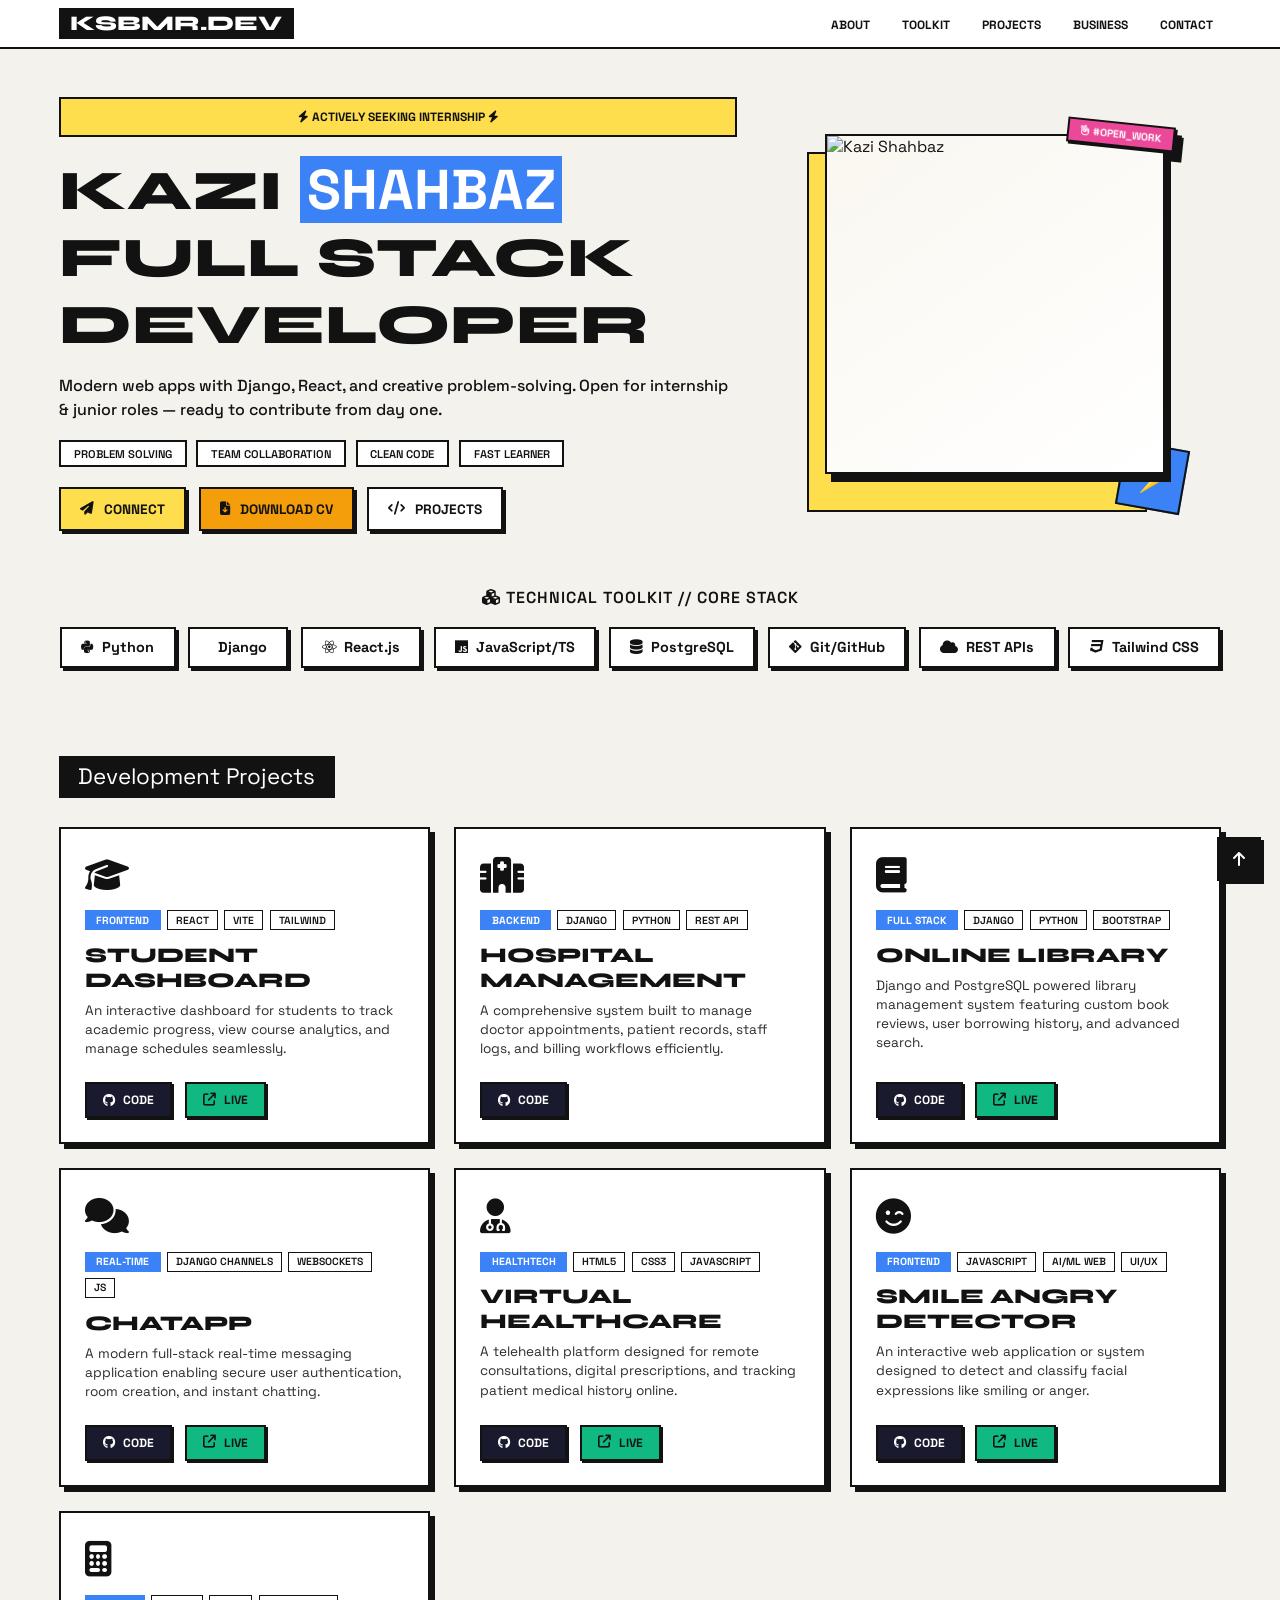
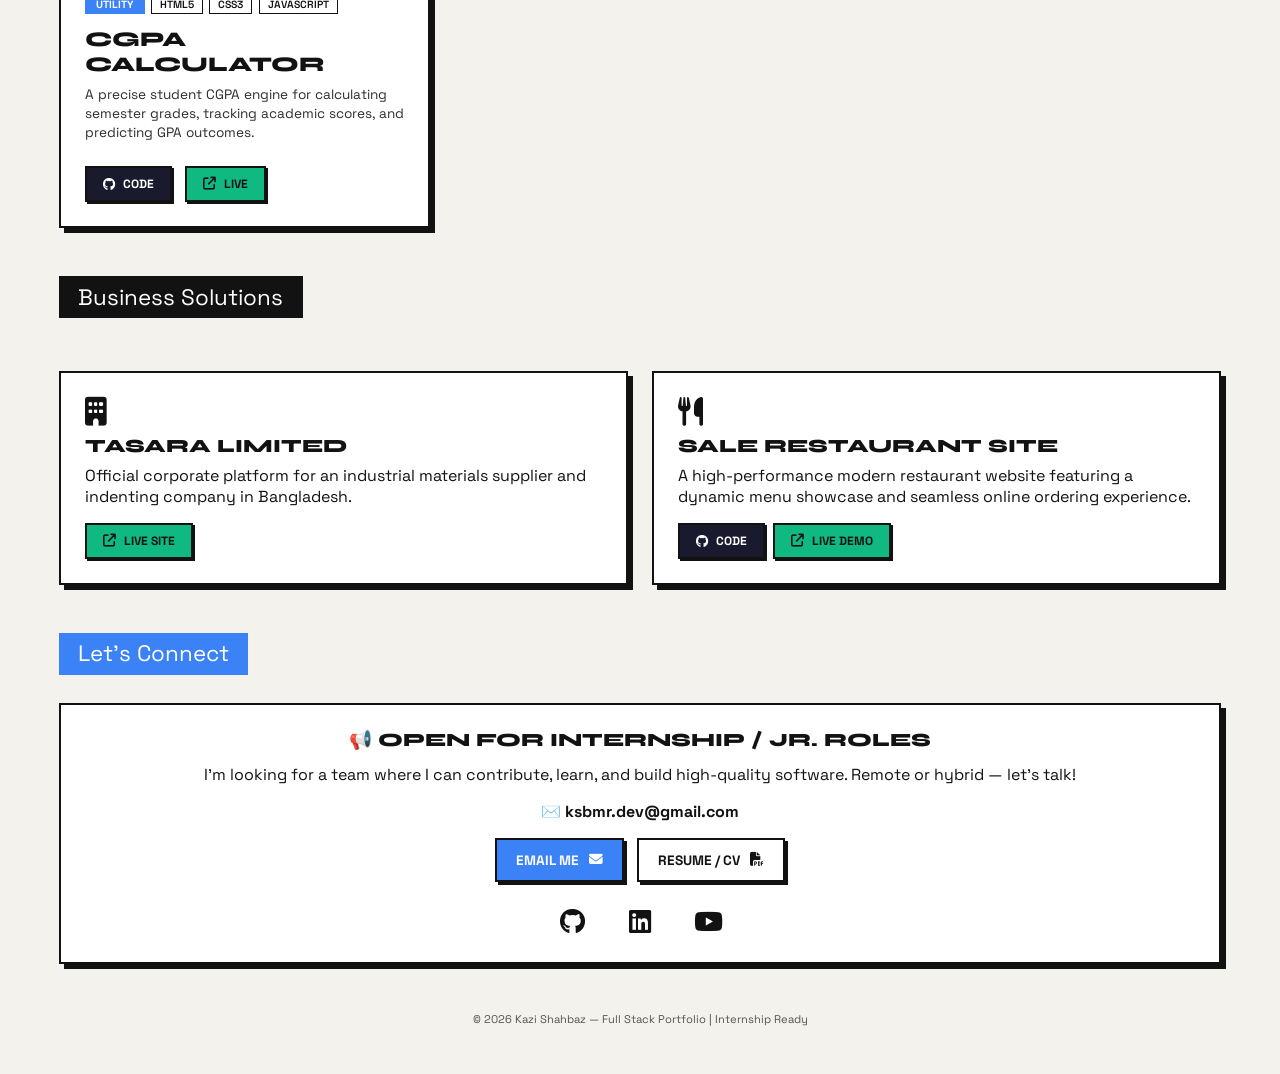
==== commit 4977673f: "Update index.html" ====
--- a/index.html
+++ b/index.html
@@ -704,9 +704,9 @@
                 <div class="project-card" data-aos="zoom-in-up" data-aos-delay="100">
                     <div class="project-icon"><i class="fa-solid fa-graduation-cap"></i></div>
                     <div class="project-meta">
-                        <span class="project-badge">Full Stack</span>
+                        <span class="project-badge">Frontend</span>
                         <span class="project-tag">React</span>
-                        <span class="project-tag">Django</span>
+                        <span class="project-tag">Vite</span>
                         <span class="project-tag">Tailwind</span>
                     </div>
                     <h3>Student Dashboard</h3>
@@ -721,10 +721,10 @@
                 <div class="project-card" data-aos="zoom-in-up" data-aos-delay="150">
                     <div class="project-icon"><i class="fa-solid fa-hospital"></i></div>
                     <div class="project-meta">
-                        <span class="project-badge">Full Stack</span>
+                        <span class="project-badge">Backend</span>
                         <span class="project-tag">Django</span>
                         <span class="project-tag">Python</span>
-                        <span class="project-tag">PostgreSQL</span>
+                        <span class="project-tag">REST Api</span>
                     </div>
                     <h3>Hospital Management</h3>
                     <p class="project-desc">A comprehensive system built to manage doctor appointments, patient records, staff logs, and billing workflows efficiently.</p>
@@ -788,7 +788,7 @@
                 <div class="project-card" data-aos="zoom-in-up" data-aos-delay="350">
                     <div class="project-icon"><i class="fa-solid fa-face-smile-wink"></i></div>
                     <div class="project-meta">
-                        <span class="project-badge">AI • FrontEnd</span>
+                        <span class="project-badge">FrontEnd</span>
                         <span class="project-tag">JavaScript</span>
                         <span class="project-tag">AI/ML Web</span>
                         <span class="project-tag">UI/UX</span>
